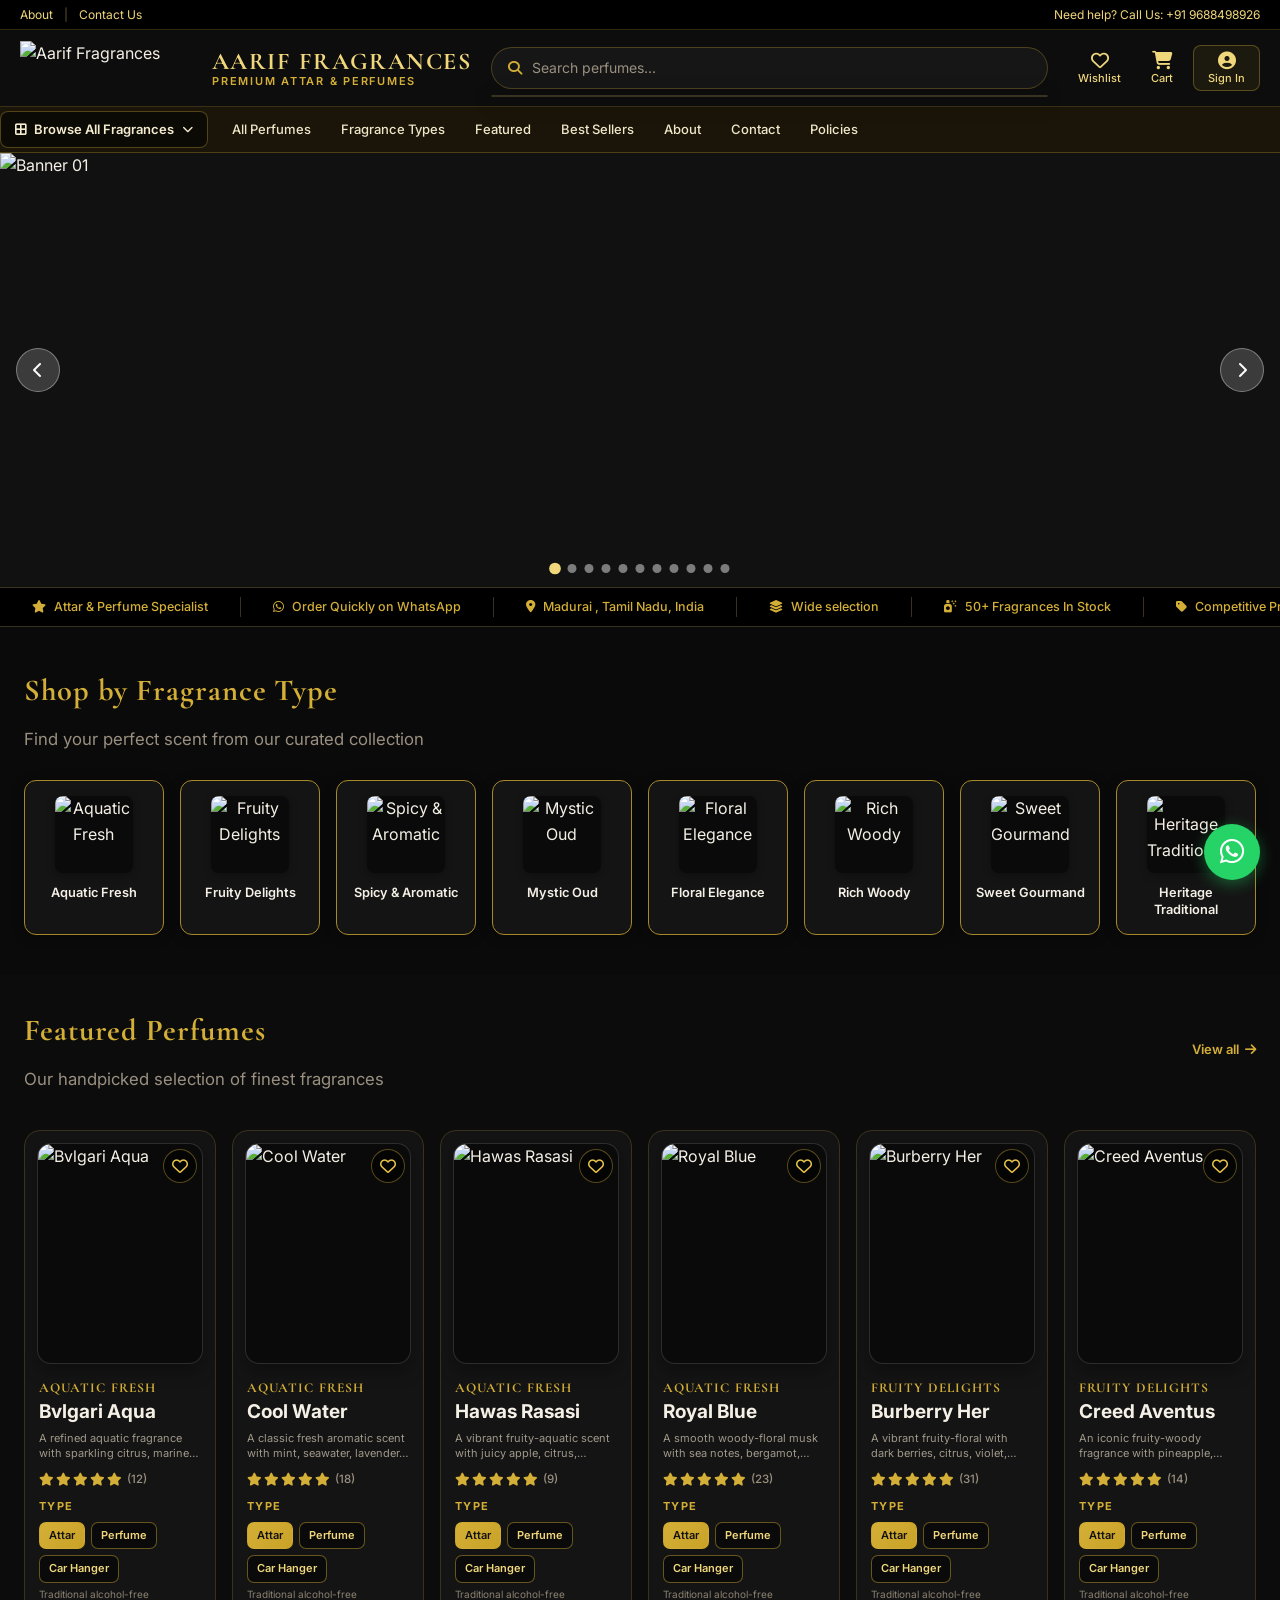
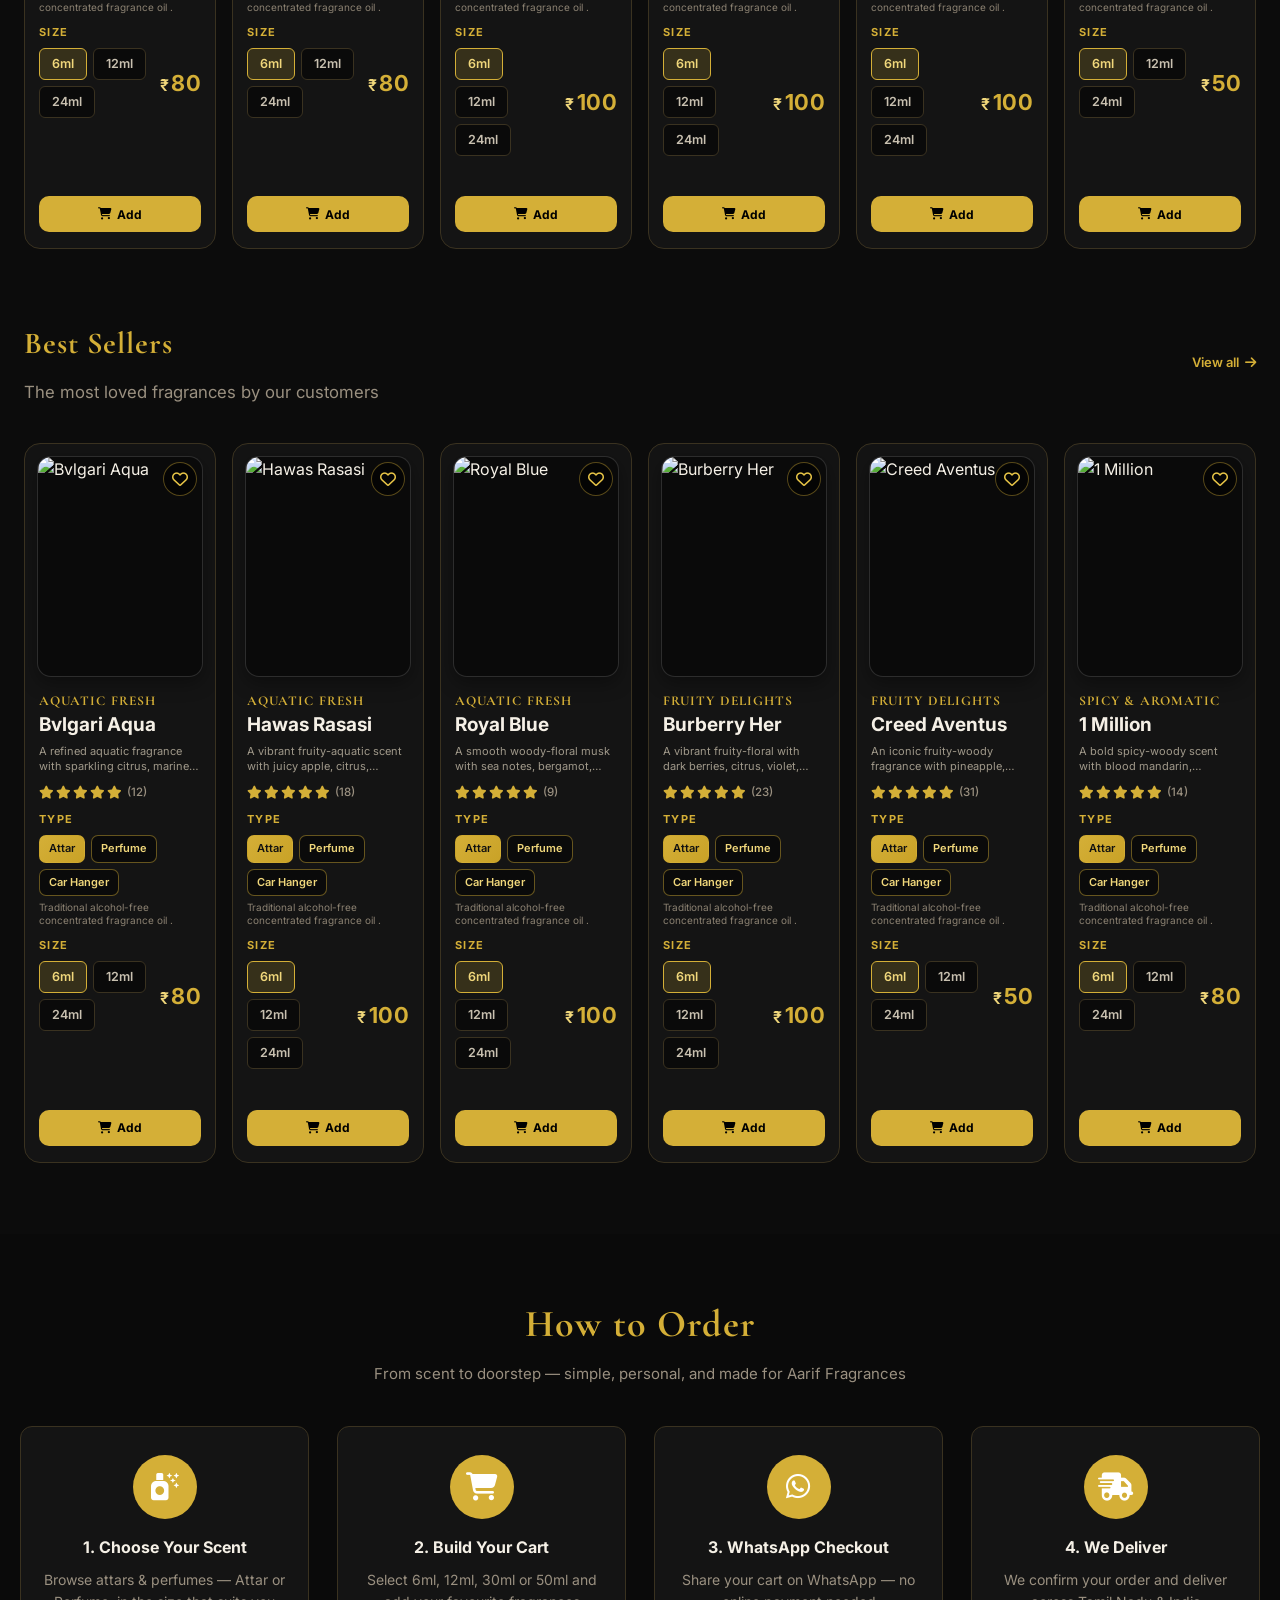
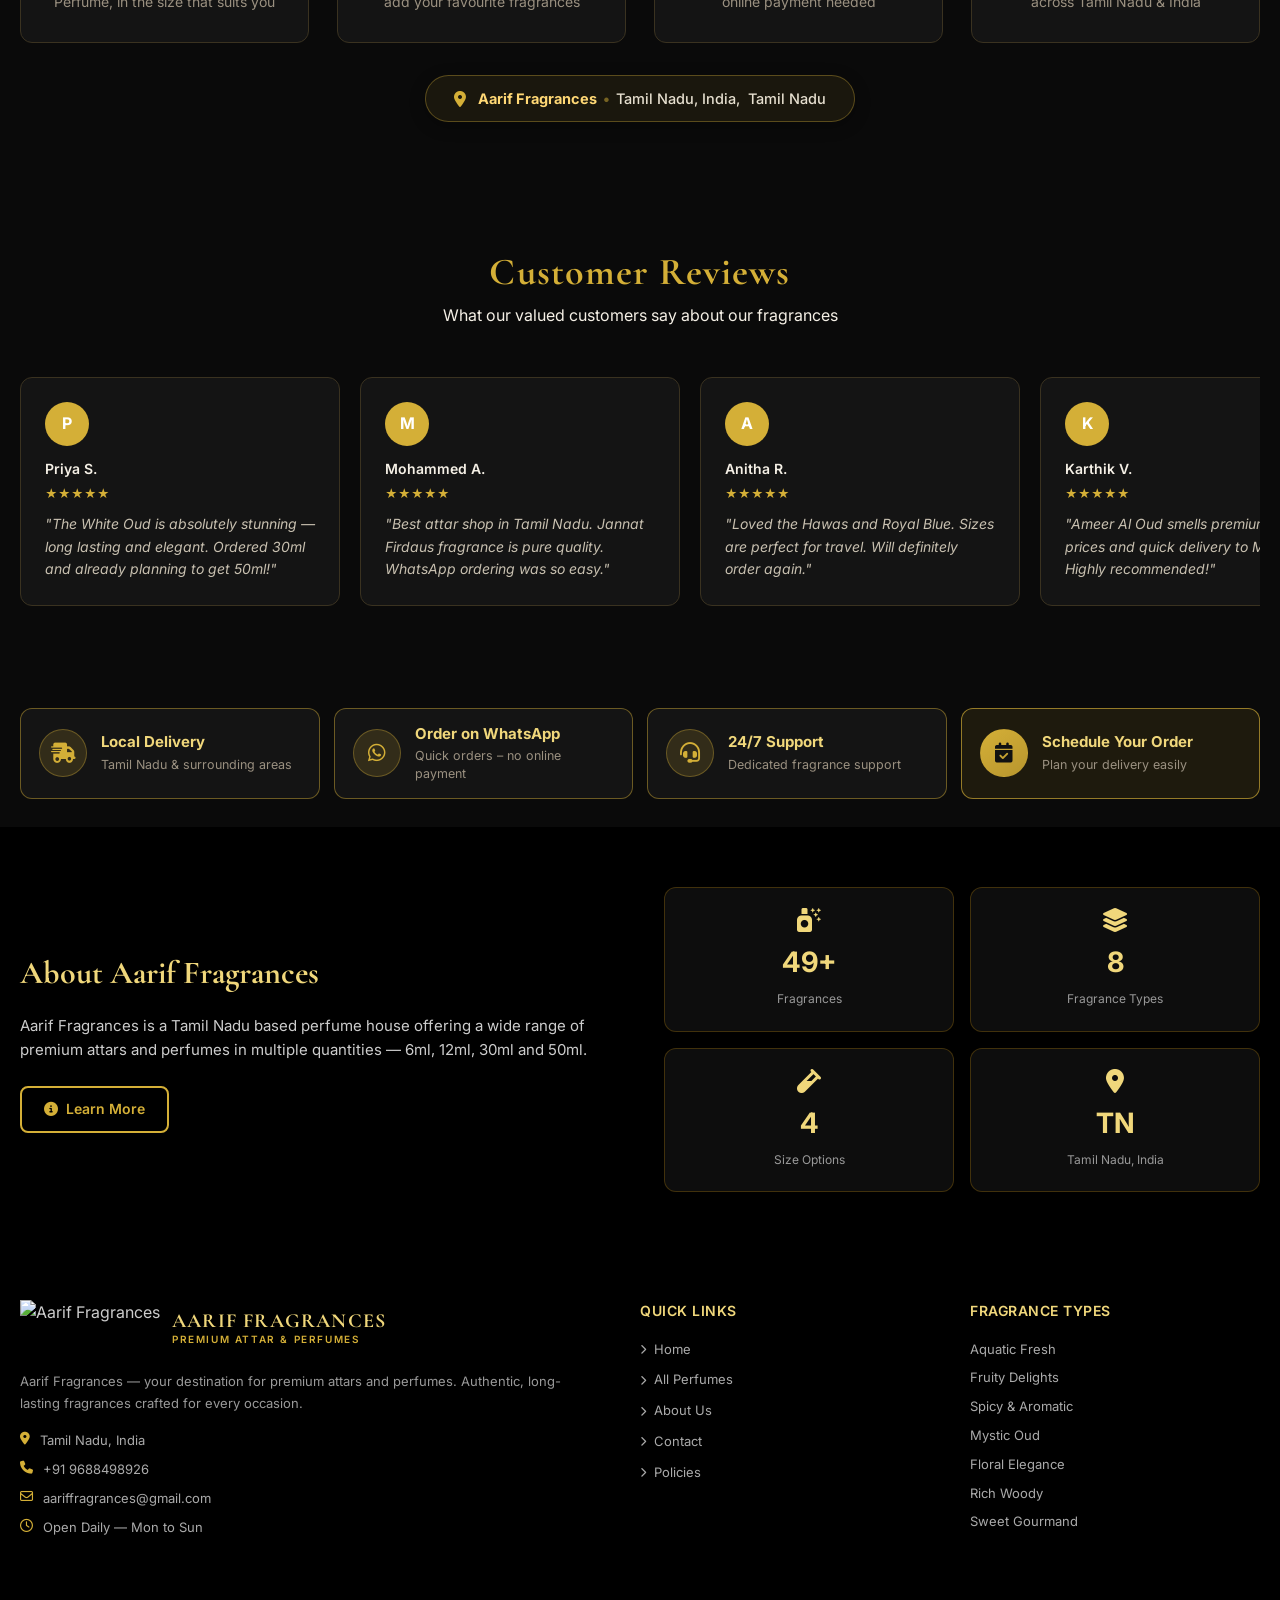
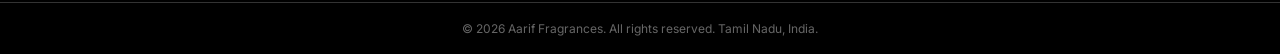
==== frontend/index.html @ 419a531c "seo: optimize canonicals, JSON-LD brand schema, sitemap, and robots for aariffragnances.vercel.app" ====
<!DOCTYPE html>
<html lang="en">
<head>
    <meta charset="UTF-8">
    <meta name="viewport" content="width=device-width, initial-scale=1.0">
    <title>Aarif Fragrances | Premium Attar &amp; Perfumes Online Store</title>
    <meta name="description" content="Official store of Aarif Fragrances (Aarif Fragnances). Shop luxury handcrafted attars and long-lasting perfumes from Tamil Nadu, India. 100% authentic Oud, Floral, Amber &amp; Fresh scents.">
    <meta name="keywords" content="aarif fragrances, aarif fragnance, aarif fragnances, aarif fragrance, aarif perfumes, aarif attar, premium attar tamil nadu, buy attar online india">
    <link rel="canonical" href="https://aariffragnances.vercel.app/">
    <meta name="robots" content="index, follow, max-image-preview:large, max-snippet:-1, max-video-preview:-1">
    
    <!-- Open Graph / Facebook -->
    <meta property="og:type" content="website">
    <meta property="og:site_name" content="Aarif Fragrances">
    <meta property="og:url" content="https://aariffragnances.vercel.app/">
    <meta property="og:title" content="Aarif Fragrances | Premium Attar &amp; Perfumes Online Store">
    <meta property="og:description" content="Official store of Aarif Fragrances (Aarif Fragnances). Shop handcrafted attars and long-lasting perfumes from Tamil Nadu. Fast delivery across India.">
    <meta property="og:image" content="https://res.cloudinary.com/h7kuxzes/image/upload/v1790527577/aarif-fragrances/brand/aarif-logo.png">

    <!-- Twitter -->
    <meta name="twitter:card" content="summary_large_image">
    <meta name="twitter:url" content="https://aariffragnances.vercel.app/">
    <meta name="twitter:title" content="Aarif Fragrances | Premium Attar &amp; Perfumes">
    <meta name="twitter:description" content="Official store of Aarif Fragrances (Aarif Fragnances). Handcrafted attars and luxury perfumes from Tamil Nadu.">
    <meta name="twitter:image" content="https://res.cloudinary.com/h7kuxzes/image/upload/v1790527577/aarif-fragrances/brand/aarif-logo.png">

    <!-- JSON-LD Structured Data for Google Knowledge Graph & Brand Authority -->
    <script type="application/ld+json">
    {
      "@context": "https://schema.org",
      "@graph": [
        {
          "@type": "Organization",
          "@id": "https://aariffragnances.vercel.app/#organization",
          "name": "Aarif Fragrances",
          "alternateName": [
            "Aarif Fragnances",
            "Aarif Fragrance",
            "Aarif Perfumes",
            "Aarif Attars",
            "Aarif Fragrances Tamil Nadu"
          ],
          "url": "https://aariffragnances.vercel.app/",
          "logo": "https://res.cloudinary.com/h7kuxzes/image/upload/v1790527577/aarif-fragrances/brand/aarif-logo.png",
          "contactPoint": {
            "@type": "ContactPoint",
            "telephone": "+91-9688498926",
            "contactType": "Customer Service",
            "areaServed": "IN",
            "availableLanguage": ["English", "Tamil", "Hindi"]
          }
        },
        {
          "@type": "WebSite",
          "@id": "https://aariffragnances.vercel.app/#website",
          "url": "https://aariffragnances.vercel.app/",
          "name": "Aarif Fragrances",
          "alternateName": "Aarif Fragnances",
          "publisher": { "@id": "https://aariffragnances.vercel.app/#organization" },
          "potentialAction": {
            "@type": "SearchAction",
            "target": "https://aariffragnances.vercel.app/products.html?search={search_term_string}",
            "query-input": "required name=search_term_string"
          }
        },
        {
          "@type": "Store",
          "@id": "https://aariffragnances.vercel.app/#store",
          "name": "Aarif Fragrances",
          "alternateName": ["Aarif Fragnances", "Aarif Perfumes"],
          "url": "https://aariffragnances.vercel.app/",
          "image": "https://res.cloudinary.com/h7kuxzes/image/upload/v1790527577/aarif-fragrances/brand/aarif-logo.png",
          "telephone": "+91-9688498926",
          "priceRange": "₹120 - ₹1200",
          "address": {
            "@type": "PostalAddress",
            "addressRegion": "Tamil Nadu",
            "addressCountry": "IN"
          }
        }
      ]
    }
    </script>
    <link rel="preconnect" href="https://fonts.googleapis.com">
    <link rel="preconnect" href="https://fonts.gstatic.com" crossorigin>
    <link href="https://fonts.googleapis.com/css2?family=Cormorant+Garamond:wght@400;600;700&family=Inter:wght@400;500;600;700&display=swap" rel="stylesheet">
    <link rel="stylesheet" href="https://cdnjs.cloudflare.com/ajax/libs/font-awesome/6.5.0/css/all.min.css">
    <link rel="stylesheet" href="css/main.css?v=114">
    <link rel="icon" href="https://res.cloudinary.com/h7kuxzes/image/upload/v1790527577/aarif-fragrances/brand/aarif-logo.png" type="image/png">
    <meta name="theme-color" content="#14171c">
    <link rel="manifest" href="/manifest.json">
    <script>(function(){try{if('scrollRestoration'in history)history.scrollRestoration='manual';}catch(e){}})();</script>
    <script>
      function openMobileDrawer(){var d=document.getElementById('mobile-drawer'),o=document.getElementById('drawer-overlay'),b=document.getElementById('mobile-menu-toggle');if(d)d.classList.add('open');if(o)o.classList.add('open');document.documentElement.classList.add('drawer-is-open');document.body.classList.add('drawer-is-open');document.documentElement.style.overflow='hidden';document.body.style.overflow='hidden';if(b)b.setAttribute('aria-expanded','true');}
      function closeMobileDrawer(){var d=document.getElementById('mobile-drawer'),o=document.getElementById('drawer-overlay'),b=document.getElementById('mobile-menu-toggle');if(d)d.classList.remove('open');if(o)o.classList.remove('open');document.documentElement.classList.remove('drawer-is-open');document.body.classList.remove('drawer-is-open');document.documentElement.style.overflow='';document.body.style.overflow='';if(b)b.setAttribute('aria-expanded','false');}
      function toggleDrawerCat(e){if(e){e.preventDefault();e.stopPropagation();}var p=document.getElementById('drawer-cat-panel'),t=document.getElementById('drawer-cat-trigger');if(p&&t){var o=p.classList.toggle('is-open');t.classList.toggle('is-open',o);t.setAttribute('aria-expanded',o?'true':'false');}}
    </script>
</head>
<body data-page="home">

    <!-- TOP BAR -->
  <div class="topbar">
    <div class="container topbar-inner">
      <div class="topbar-left">
        <a href="about.html">About</a>
        <span class="topbar-sep">|</span>
        <a href="contact.html">Contact Us</a>
      </div>
      <div class="topbar-right">
        <span>Need help? Call Us: <a href="tel:+919688498926" class="site-store-phone">+91 9688498926</a></span>
      </div>
    </div>
  </div>

  <div class="header-stack" id="header-stack">
    <header id="site-header" class="site-header">
      <div class="header-inner container">
        <a href="index.html" class="logo" aria-label="Aarif Fragrances home">
          <img src="https://res.cloudinary.com/h7kuxzes/image/upload/v1790527577/aarif-fragrances/brand/aarif-logo.png" alt="Aarif Fragrances" class="logo-img" width="220" height="52">
          <span class="logo-brand-text"><span class="logo-brand-name">AARIF</span><span class="logo-brand-tag">Fragrances</span></span>
        </a>
        <div class="header-search-wrapper">
          <div class="header-search">
            <i class="fa-solid fa-magnifying-glass search-icon"></i>
            <input type="search" id="header-search" placeholder="Search perfumes..." aria-label="Search perfumes" autocomplete="off">
            <button type="button" id="search-clear" class="search-clear" aria-label="Clear search"><i class="fa-solid fa-xmark"></i></button>
          </div>
          <div id="search-dropdown" class="search-dropdown" aria-hidden="true"></div>
        </div>
        <div class="header-actions">
          <a href="wishlist.html" class="header-action" id="header-wishlist" title="Wishlist">
            <i class="fa-regular fa-heart"></i>
            <span class="header-action-label">Wishlist</span>
            <span class="header-action-badge" id="wishlist-count">0</span>
          </a>
          <a href="basket.html" class="header-action" id="header-basket" title="My Cart">
            <i class="fa-solid fa-cart-shopping"></i>
            <span class="header-action-label">Cart</span>
            <span class="header-action-badge" id="basket-count">0</span>
          </a>
          <button type="button" id="mobile-menu-toggle" class="mobile-menu-toggle" onclick="openMobileDrawer()" aria-label="Open menu" aria-expanded="false">
            <i class="fa-solid fa-bars"></i>
          </button>
        </div>
      </div>
    </header>
    <div class="browse-bar">
      <div class="container browse-bar-inner">
        <div class="browse-cat-wrap" id="subnav-types-wrap">
          <button type="button" class="browse-cat-btn" id="subnav-types-btn" aria-expanded="false" aria-haspopup="true">
            <i class="fa-solid fa-border-all"></i> Browse All Fragrances
            <i class="fa-solid fa-chevron-down sub-nav-chevron"></i>
          </button>
          <div class="sub-nav-dropdown" id="subnav-types-dropdown" role="menu"></div>
        </div>
        <nav class="browse-nav-links" aria-label="Main navigation">
          <a href="products.html" class="browse-nav-link">All Perfumes</a>
          <a href="index.html#fragrance-types" class="browse-nav-link browse-nav-link--section">Fragrance Types</a>
          <a href="products.html?collection=featured" class="browse-nav-link">Featured</a>
          <a href="products.html?collection=bestsellers" class="browse-nav-link">Best Sellers</a>
          <a href="about.html" class="browse-nav-link">About</a>
          <a href="contact.html" class="browse-nav-link">Contact</a>
          <a href="policies.html" class="browse-nav-link">Policies</a>
        </nav>
      </div>
    </div>
  </div>

  <div id="drawer-overlay" class="drawer-overlay" onclick="closeMobileDrawer()"></div>
  <aside id="mobile-drawer" class="mobile-drawer" aria-label="Mobile navigation">
    <div class="drawer-header">
      <a href="index.html" class="drawer-brand" aria-label="Aarif Fragrances home">
        <img src="https://res.cloudinary.com/h7kuxzes/image/upload/v1790527578/aarif-fragrances/brand/aarif-logo-full.png" alt="Aarif Fragrances" class="logo-img logo-img--drawer">
        <span class="logo-brand-text"><span class="logo-brand-name">AARIF</span><span class="logo-brand-tag">Fragrances</span></span>
      </a>
      <button type="button" id="drawer-close" class="drawer-close" onclick="closeMobileDrawer()" aria-label="Close menu"><i class="fa-solid fa-xmark"></i></button>
    </div>
    <nav class="drawer-nav">
      <a href="index.html" class="drawer-link active">
        <i class="fa-solid fa-house"></i> Home
      </a>
      <a href="products.html" class="drawer-link">
        <i class="fa-solid fa-spray-can-sparkles"></i> All Perfumes
      </a>

      <!-- Category accordion -->
      <div class="drawer-accordion">
        <button type="button" class="drawer-acc-trigger is-open" id="drawer-cat-trigger" onclick="toggleDrawerCat(event)" aria-expanded="true">
          <span class="drawer-acc-label">
            <span class="drawer-acc-dot" aria-hidden="true"></span>
            Category
          </span>
          <i class="fa-solid fa-chevron-down drawer-acc-chevron"></i>
        </button>
        <div class="drawer-acc-panel is-open" id="drawer-cat-panel">
          <a href="products.html?type=FT001" class="drawer-cat-item">
            <span class="drawer-cat-item-left"><i class="fa-solid fa-wind drawer-cat-icon"></i><span class="drawer-cat-name">Aquatic Fresh</span></span>
            <span class="drawer-cat-count">7</span>
          </a>
          <a href="products.html?type=FT002" class="drawer-cat-item">
            <span class="drawer-cat-item-left"><i class="fa-solid fa-apple-whole drawer-cat-icon"></i><span class="drawer-cat-name">Fruity Delights</span></span>
            <span class="drawer-cat-count">9</span>
          </a>
          <a href="products.html?type=FT003" class="drawer-cat-item">
            <span class="drawer-cat-item-left"><i class="fa-solid fa-fire drawer-cat-icon"></i><span class="drawer-cat-name">Spicy &amp; Aromatic</span></span>
            <span class="drawer-cat-count">9</span>
          </a>
          <a href="products.html?type=FT004" class="drawer-cat-item">
            <span class="drawer-cat-item-left"><i class="fa-solid fa-gem drawer-cat-icon"></i><span class="drawer-cat-name">Mystic Oud</span></span>
            <span class="drawer-cat-count">7</span>
          </a>
          <a href="products.html?type=FT005" class="drawer-cat-item">
            <span class="drawer-cat-item-left"><i class="fa-solid fa-spa drawer-cat-icon"></i><span class="drawer-cat-name">Floral Elegance</span></span>
            <span class="drawer-cat-count">6</span>
          </a>
          <a href="products.html?type=FT006" class="drawer-cat-item">
            <span class="drawer-cat-item-left"><i class="fa-solid fa-tree drawer-cat-icon"></i><span class="drawer-cat-name">Rich Woody</span></span>
            <span class="drawer-cat-count">4</span>
          </a>
          <a href="products.html?type=FT007" class="drawer-cat-item">
            <span class="drawer-cat-item-left"><i class="fa-solid fa-cookie-bite drawer-cat-icon"></i><span class="drawer-cat-name">Sweet Gourmand</span></span>
            <span class="drawer-cat-count">5</span>
          </a>
          <a href="products.html?type=FT008" class="drawer-cat-item">
            <span class="drawer-cat-item-left"><i class="fa-solid fa-scroll drawer-cat-icon"></i><span class="drawer-cat-name">Heritage Traditional</span></span>
            <span class="drawer-cat-count">3</span>
          </a>
        </div>
      </div>

      <a href="products.html?collection=featured" class="drawer-link drawer-link--bullet">
        <span class="drawer-acc-dot" aria-hidden="true"></span> Featured products
      </a>
      <a href="products.html?collection=bestsellers" class="drawer-link drawer-link--bullet">
        <span class="drawer-acc-dot" aria-hidden="true"></span> Best Sellers
      </a>
      <a href="about.html" class="drawer-link">
        <i class="fa-solid fa-circle-info"></i> About
      </a>
      <a href="policies.html" class="drawer-link">
        <i class="fa-solid fa-file-lines"></i> Policies
      </a>
      <a href="contact.html" class="drawer-link">
        <i class="fa-solid fa-envelope"></i> Contact
      </a>
      <a href="https://wa.me/919688498926" target="_blank" rel="noopener" class="drawer-link site-whatsapp-link">
        <i class="fa-brands fa-whatsapp"></i> WhatsApp Order
      </a>
    </nav>
  </aside>



    <main>
        <!-- HERO CAROUSEL  (1776 Ã— 602 px images) -->
        <section class="hero-section" aria-label="Hero banner">
            <div class="hero-banner-wrap">
                <div class="hero-slider" id="hero-slider">

                    <div class="hero-slide hero-slide--image active" data-slide="0">
                        <img src="https://res.cloudinary.com/h7kuxzes/image/upload/v1790527547/aarif-fragrances/banners/banner-01.png" alt="Aarif Fragrances" class="hero-slide-img" width="1776" height="602" loading="eager" decoding="async">
                        <a href="products.html" class="hero-slide-link" aria-label="Shop now"></a>
                    </div>
                    <div class="hero-slide hero-slide--image" data-slide="1">
                        <img src="https://res.cloudinary.com/h7kuxzes/image/upload/v1790527548/aarif-fragrances/banners/banner-02.png" alt="Aarif Fragrances" class="hero-slide-img" width="1776" height="602" loading="lazy" decoding="async">
                        <a href="products.html" class="hero-slide-link" aria-label="Shop now"></a>
                    </div>
                    <div class="hero-slide hero-slide--image" data-slide="2">
                        <img src="https://res.cloudinary.com/h7kuxzes/image/upload/v1790527550/aarif-fragrances/banners/banner-03.png" alt="Aarif Fragrances" class="hero-slide-img" width="1776" height="602" loading="lazy" decoding="async">
                        <a href="products.html" class="hero-slide-link" aria-label="Shop now"></a>
                    </div>
                    <div class="hero-slide hero-slide--image" data-slide="3">
                        <img src="https://res.cloudinary.com/h7kuxzes/image/upload/v1790527551/aarif-fragrances/banners/banner-04.png" alt="Aarif Fragrances" class="hero-slide-img" width="1776" height="602" loading="lazy" decoding="async">
                        <a href="products.html" class="hero-slide-link" aria-label="Shop now"></a>
                    </div>
                    <div class="hero-slide hero-slide--image" data-slide="4">
                        <img src="https://res.cloudinary.com/h7kuxzes/image/upload/v1790527552/aarif-fragrances/banners/banner-05.png" alt="Aarif Fragrances" class="hero-slide-img" width="1776" height="602" loading="lazy" decoding="async">
                        <a href="products.html" class="hero-slide-link" aria-label="Shop now"></a>
                    </div>
                    <div class="hero-slide hero-slide--image" data-slide="5">
                        <img src="https://res.cloudinary.com/h7kuxzes/image/upload/v1790527558/aarif-fragrances/banners/banner-spicy-aromatic.png" alt="Spicy and Aromatic" class="hero-slide-img" width="1776" height="602" loading="lazy" decoding="async">
                        <a href="products.html?type=FT003" class="hero-slide-link" aria-label="Shop Spicy and Aromatic"></a>
                    </div>
                    <div class="hero-slide hero-slide--image" data-slide="6">
                        <img src="https://res.cloudinary.com/h7kuxzes/image/upload/v1790527555/aarif-fragrances/banners/banner-aquatic-fresh.png" alt="Aquatic Fresh" class="hero-slide-img" width="1776" height="602" loading="lazy" decoding="async">
                        <a href="products.html?type=FT001" class="hero-slide-link" aria-label="Shop Aquatic Fresh"></a>
                    </div>
                    <div class="hero-slide hero-slide--image" data-slide="7">
                        <img src="https://res.cloudinary.com/h7kuxzes/image/upload/v1790527556/aarif-fragrances/banners/banner-fruity-delights.png" alt="Fruity Delights" class="hero-slide-img" width="1776" height="602" loading="lazy" decoding="async">
                        <a href="products.html?type=FT002" class="hero-slide-link" aria-label="Shop Fruity Delights"></a>
                    </div>

                    <!-- Controls -->
                    <button type="button" class="hero-slider-btn hero-prev" id="hero-slider-prev" aria-label="Previous slide">
                        <i class="fa-solid fa-chevron-left"></i>
                    </button>
                    <button type="button" class="hero-slider-btn hero-next" id="hero-slider-next" aria-label="Next slide">
                        <i class="fa-solid fa-chevron-right"></i>
                    </button>
                    <div class="hero-slider-dots" id="hero-slider-dots" role="tablist" aria-label="Slide navigation"></div>
                </div>
            </div>

            <!-- Scrolling promo ticker (doubled for seamless loop) -->
            <div class="promo-strip" aria-hidden="true">
                <div class="promo-strip-inner">
                    <span class="promo-strip-item"><i class="fa-solid fa-star"></i> Attar &amp; Perfume Specialist</span>
                    <span class="promo-strip-item"><i class="fa-brands fa-whatsapp"></i> Order Quickly on WhatsApp</span>
                    <span class="promo-strip-item"><i class="fa-solid fa-location-dot"></i> Madurai , Tamil Nadu, India</span>
                    <span class="promo-strip-item"><i class="fa-solid fa-layer-group"></i> Wide selection</span>
                    <span class="promo-strip-item"><i class="fa-solid fa-spray-can-sparkles"></i> 50+ Fragrances In Stock</span>
                    <span class="promo-strip-item"><i class="fa-solid fa-tag"></i> Competitive Prices</span>
                    <!-- duplicate for seamless loop -->
                    <span class="promo-strip-item"><i class="fa-solid fa-star"></i> Attar &amp; Perfume Specialist</span>
                    <span class="promo-strip-item"><i class="fa-brands fa-whatsapp"></i> Order Quickly on WhatsApp</span>
                    <span class="promo-strip-item"><i class="fa-solid fa-location-dot"></i> Madurai , Tamil Nadu, India</span>
                    <span class="promo-strip-item"><i class="fa-solid fa-layer-group"></i> Wide selection</span>
                    <span class="promo-strip-item"><i class="fa-solid fa-spray-can-sparkles"></i> 50+ Fragrances In Stock</span>
                    <span class="promo-strip-item"><i class="fa-solid fa-tag"></i> Competitive Prices</span>
                </div>
            </div>
        </section>

        <!-- SHOP BY FRAGRANCE TYPE - top-category cards -->
        <section id="fragrance-types" class="section top-categories-section home-scroll-target">
            <div class="container container--top-cat">
                <div class="top-cat-header fade-in-section">
                    <div class="top-cat-header-text">
                        <h2>Shop by Fragrance Type</h2>
                        <p class="section-subtitle">Find your perfect scent from our curated collection</p>
                    </div>
                    <div class="top-cat-nav-btns">
                        <button type="button" class="top-cat-nav-btn" id="top-cat-prev" aria-label="Scroll fragrance types left">
                            <i class="fa-solid fa-chevron-left" aria-hidden="true"></i>
                        </button>
                        <button type="button" class="top-cat-nav-btn" id="top-cat-next" aria-label="Scroll fragrance types right">
                            <i class="fa-solid fa-chevron-right" aria-hidden="true"></i>
                        </button>
                    </div>
                </div>
                <div class="top-cat-carousel-wrap fade-in-section">
                    <div class="top-cat-carousel" id="types-carousel"></div>
                </div>
            </div>
        </section>

        <!-- FEATURED PERFUMES - horizontal scroll strip -->
        <section id="featured" class="section featured-products-section home-scroll-target">
            <div class="container container--top-cat">
                <div class="top-cat-header fade-in-section">
                    <div class="top-cat-header-text">
                        <h2 class="site-container-featured-title">Featured Perfumes</h2>
                        <p class="section-subtitle site-container-featured-subtitle">Our handpicked selection of finest fragrances</p>
                    </div>
                    <a href="products.html?collection=featured" class="section-view-all">View all <i class="fa-solid fa-arrow-right"></i></a>
                </div>
                <div class="fp-grid fade-in-section" id="featured-grid"></div>
            </div>
        </section>

        <!-- BEST SELLERS - horizontal scroll strip -->
        <section id="best-sellers" class="section featured-products-section featured-products-section--follow home-scroll-target">
            <div class="container container--top-cat">
                <div class="top-cat-header fade-in-section">
                    <div class="top-cat-header-text">
                        <h2 class="site-container-bestsellers-title">Best Sellers</h2>
                        <p class="section-subtitle site-container-bestsellers-subtitle">The most loved fragrances by our customers</p>
                    </div>
                    <a href="products.html?collection=bestsellers" class="section-view-all">View all <i class="fa-solid fa-arrow-right"></i></a>
                </div>
                <div class="fp-grid fade-in-section" id="best-sellers-grid"></div>
            </div>
        </section>

        <!-- HOW TO ORDER -->
        <section class="section how-to-order-section">
            <div class="container">
                <div class="section-header fade-in-section">
                    <h2 class="site-order-section-title">How to Order</h2>
                    <p class="section-subtitle site-order-section-subtitle">From scent to doorstep &mdash; simple, personal, and made for Aarif Fragrances</p>
                </div>
                <div class="order-steps fade-in-section">
                    <div class="order-step">
                        <div class="order-step-icon"><i class="fa-solid fa-spray-can-sparkles"></i></div>
                        <h3 class="site-order-step-1-title">1. Choose Your Scent</h3>
                        <p class="site-order-step-1-subtitle">Browse attars &amp; perfumes &mdash; Attar or Perfume, in the size that suits you</p>
                    </div>
                    <div class="order-step">
                        <div class="order-step-icon"><i class="fa-solid fa-cart-shopping"></i></div>
                        <h3 class="site-order-step-2-title">2. Build Your Cart</h3>
                        <p class="site-order-step-2-subtitle">Select 6ml, 12ml, 30ml or 50ml and add your favourite fragrances</p>
                    </div>
                    <div class="order-step">
                        <div class="order-step-icon"><i class="fa-brands fa-whatsapp"></i></div>
                        <h3 class="site-order-step-3-title">3. WhatsApp Checkout</h3>
                        <p class="site-order-step-3-subtitle">Share your cart on WhatsApp &mdash; no online payment needed</p>
                    </div>
                    <div class="order-step">
                        <div class="order-step-icon"><i class="fa-solid fa-truck-fast"></i></div>
                        <h3 class="site-order-step-4-title">4. We Deliver</h3>
                        <p class="site-order-step-4-subtitle">We confirm your order and deliver across Tamil Nadu &amp; India</p>
                    </div>
                </div>
                <div class="order-address-bar fade-in-section">
                    <div class="order-store-address" id="order-store-address">
                        <i class="fa-solid fa-location-dot order-store-pin"></i>
                        <div class="order-store-address-text">
                            <span class="order-store-name site-store-name">Aarif Fragrances</span>
                            <span class="order-store-line1 site-address-line1">Main Road, Opp. Commando Fitness Center</span>
                            <span class="order-store-line2 site-address-line2">Uthangudi, Madurai, Tamil Nadu – 625107</span>
                        </div>
                    </div>
                </div>
            </div>
        </section>

        <!-- TESTIMONIALS -->
        <section class="section testimonials-section">
            <div class="container">
                <div class="section-header fade-in-section">
                    <h2>Customer Reviews</h2>
                    <p>What our valued customers say about our fragrances</p>
                </div>
                <div class="testimonials-carousel fade-in-section" id="testimonials-carousel"></div>
            </div>
        </section>

        <!-- SERVICE FEATURES -->
        <section class="section service-section">
            <div class="container">
                <div class="service-features fade-in-section">
                    <article class="service-card">
                        <div class="service-card-icon" aria-hidden="true"><i class="fa-solid fa-truck-fast"></i></div>
                        <div class="service-card-text">
                            <h3>Local Delivery</h3>
                            <p>Tamil Nadu &amp; surrounding areas</p>
                        </div>
                    </article>
                    <article class="service-card">
                        <div class="service-card-icon" aria-hidden="true"><i class="fa-brands fa-whatsapp"></i></div>
                        <div class="service-card-text">
                            <h3>Order on WhatsApp</h3>
                            <p>Quick orders &ndash; no online payment</p>
                        </div>
                    </article>
                    <article class="service-card">
                        <div class="service-card-icon" aria-hidden="true"><i class="fa-solid fa-headset"></i></div>
                        <div class="service-card-text">
                            <h3>24/7 Support</h3>
                            <p>Dedicated fragrance support</p>
                        </div>
                    </article>
                    <article class="service-card service-card--accent">
                        <div class="service-card-icon" aria-hidden="true"><i class="fa-solid fa-calendar-check"></i></div>
                        <div class="service-card-text">
                            <h3>Schedule Your Order</h3>
                            <p>Plan your delivery easily</p>
                        </div>
                    </article>
                </div>
            </div>
        </section>

        <!-- ABOUT TEASER -->
        <section class="section section-dark">
            <div class="container about-teaser-grid">
                <div class="about-teaser-text fade-in-section">
                    <h2>About Aarif Fragrances</h2>
                    <div id="site-home-about-teaser">
                        <p>Aarif Fragrances is a premium attar and perfume house based in Tamil Nadu, India. We offer an extensive collection of authentic fragrances for every personality and occasion.</p>
                        <p>From traditional attars to modern perfumes &mdash; available in convenient sizes to suit your needs.</p>
                    </div>
                    <a href="about.html" class="btn btn-outline" style="margin-top:12px"><i class="fa-solid fa-circle-info"></i> Learn More</a>
                </div>
                <div class="about-teaser-stats fade-in-section">
                    <div class="stat-box">
                        <i class="fa-solid fa-spray-can-sparkles"></i>
                        <span class="stat-value" id="teaser-stat-1-val">49+</span>
                        <span class="stat-label" id="teaser-stat-1-lbl">Fragrances</span>
                    </div>
                    <div class="stat-box">
                        <i class="fa-solid fa-layer-group"></i>
                        <span class="stat-value" id="teaser-stat-2-val">8</span>
                        <span class="stat-label" id="teaser-stat-2-lbl">Fragrance Types</span>
                    </div>
                    <div class="stat-box">
                        <i class="fa-solid fa-vial"></i>
                        <span class="stat-value" id="teaser-stat-3-val">4</span>
                        <span class="stat-label" id="teaser-stat-3-lbl">Size Options</span>
                    </div>
                    <div class="stat-box">
                        <i class="fa-solid fa-location-dot"></i>
                        <span class="stat-value" id="teaser-stat-4-val">TN</span>
                        <span class="stat-label" id="teaser-stat-4-lbl">Tamil Nadu, India</span>
                    </div>
                </div>
            </div>
        </section>
    </main>

    <!-- FOOTER -->
    <footer class="site-footer">
        <div class="footer-top">
            <div class="container">
                <div class="footer-grid">
                    <div class="footer-brand-col">
                        <div class="footer-logo">
                            <img src="https://res.cloudinary.com/h7kuxzes/image/upload/v1790527577/aarif-fragrances/brand/aarif-logo.png" alt="Aarif Fragrances" class="logo-img logo-img--footer">
                            <span class="logo-brand-text"><span class="logo-brand-name">AARIF</span><span class="logo-brand-tag">Fragrances</span></span>
                        </div>
                        <p class="footer-desc site-footer-desc">Aarif Fragrances &mdash; your destination for premium attars and perfumes from Tamil Nadu, India.</p>
                        <div class="footer-contact-items">
                            <div class="footer-contact-item"><i class="fa-solid fa-location-dot"></i><span class="site-footer-address">Tamil Nadu, India</span></div>
                            <div class="footer-contact-item"><i class="fa-solid fa-phone"></i><span><a href="tel:+919688498926" style="color:inherit" class="site-store-phone">+91 9688498926</a></span></div>
                            <div class="footer-contact-item"><i class="fa-regular fa-envelope"></i><span><a href="mailto:aariffragrances@gmail.com" style="color:inherit" class="site-contact-email">aariffragrances@gmail.com</a></span></div>
                            <div class="footer-contact-item site-opening-hours-item"><i class="fa-regular fa-clock"></i><span class="site-opening-hours">Open Daily — Mon to Sun</span></div>
                        </div>
                        <div class="footer-social-links">
                            <a href="#" target="_blank" rel="noopener" class="site-social-fb footer-social-btn" aria-label="Facebook" style="display:none;"><i class="fa-brands fa-facebook-f"></i></a>
                            <a href="#" target="_blank" rel="noopener" class="site-social-ig footer-social-btn" aria-label="Instagram" style="display:none;"><i class="fa-brands fa-instagram"></i></a>
                        </div>
                    </div>
                    <div class="footer-col">
                        <h4>Quick Links</h4>
                        <div class="footer-links">
                            <a href="index.html"><i class="fa-solid fa-chevron-right"></i> Home</a>
                            <a href="products.html"><i class="fa-solid fa-chevron-right"></i> All Perfumes</a>
                            <a href="about.html"><i class="fa-solid fa-chevron-right"></i> About Us</a>
                            <a href="contact.html"><i class="fa-solid fa-chevron-right"></i> Contact</a>
      <a href="policies.html"><i class="fa-solid fa-chevron-right"></i> Policies</a>
                        </div>
                    </div>
                    <div class="footer-col">
                        <h4>Fragrance Types</h4>
                        <div id="footer-types-list" class="footer-types-list"></div>
                    </div>
                </div>
            </div>
        </div>
        <div class="footer-bottom">
            <div class="container">
                <p>&copy; 2026 Aarif Fragrances. All rights reserved. Tamil Nadu, India.</p>
            </div>
        </div>
    </footer>

    <button type="button" id="back-to-top" class="back-to-top" aria-label="Back to top">
        <i class="fa-solid fa-chevron-up"></i>
    </button>

    <!-- PRODUCT MODAL -->
    <div id="product-modal-overlay" class="modal-overlay">
        <div id="product-modal" class="product-modal" role="dialog" aria-modal="true"></div>
    </div>

    <!-- CONFIRM DIALOG -->
    <div id="confirm-modal-overlay" class="modal-overlay" aria-hidden="true">
        <div class="confirm-dialog" role="dialog" aria-modal="true">
            <h3 id="confirm-dialog-title"></h3>
            <p id="confirm-dialog-message"></p>
            <div class="confirm-dialog-btns">
                <button type="button" id="confirm-dialog-cancel" class="btn btn-outline">Cancel</button>
                <button type="button" id="confirm-dialog-ok" class="btn btn-primary">Confirm</button>
            </div>
            <button type="button" id="confirm-dialog-close" class="modal-close" aria-label="Close">&times;</button>
        </div>
    </div>

    <!-- WHATSAPP FAB -->
    <a href="https://wa.me/919688498926" class="whatsapp-fab site-whatsapp-link" target="_blank" rel="noopener noreferrer" aria-label="Chat on WhatsApp">
        <i class="fa-brands fa-whatsapp"></i>
    </a>

    <script src="js/site-settings.js?v=3"></script>
    <script src="js/placeholders.js?v=1"></script>
    <script src="js/product-card.js?v=79"></script>
    <script src="js/data-loader.js?v=76"></script>
    <script src="js/filters.js?v=12"></script>
    <script src="js/product-grid.js?v=75"></script>
    <script src="js/search.js?v=1"></script>
    <script src="js/modal.js?v=78"></script>
    <script src="js/home-sections.js?v=76"></script>
    <script src="js/navigation.js?v=92"></script>
    <script src="js/shopping-store.js?v=73"></script>
    <script src="js/enhancements.js?v=1"></script>
    <script src="js/basket.js?v=73"></script>
    <script src="js/customer-api.js?v=1"></script>
    <script src="js/customer-auth.js?v=4"></script>
    <script src="js/main.js?v=75"></script>
</body>
</html>
---- frontend/css/main.css ----
/* ============================================================
   Aarif Fragrances — Black & Gold luxury theme
   ============================================================ */

:root {
  --gold: #d4af37;
  --gold-light: #f0d77b;
  --gold-dark: #a8892a;
  --gold-pale: #1a160c;
  --black: #000000;
  --dark: #f5f0e6;
  --mid: #c8c0b0;
  --muted: #9a9080;
  --border: #3a3220;
  --bg: #0a0a0a;
  --bg-elevated: #121212;
  --white: #ffffff;
  --card-bg: #141414;
  --card-shadow: 0 4px 24px rgba(0,0,0,0.45);
  --radius: 12px;
  --radius-sm: 8px;
  --transition: 0.2s ease;
  --container-max: 1280px;
  --green: #2e7d32;
}

*, *::before, *::after { box-sizing: border-box; margin: 0; padding: 0; }
html { scroll-behavior: smooth; font-size: 16px; }
body { font-family: 'Inter', sans-serif; background: var(--bg); color: var(--dark); line-height: 1.6; }
img { max-width: 100%; display: block; }
a { color: inherit; text-decoration: none; }
button { cursor: pointer; border: none; background: none; font: inherit; color: inherit; }
ul, ol { list-style: none; }
input, textarea, select { font: inherit; color: inherit; background: var(--bg-elevated); }

.container { max-width: var(--container-max); margin: 0 auto; padding: 0 20px; }
.hidden { display: none !important; }

/* === TOPBAR === */
.topbar { background: #000; color: var(--gold-light); font-size: 12px; padding: 5px 0; border-bottom: 1px solid rgba(212,175,55,0.22); }
.topbar-inner { display: flex; align-items: center; justify-content: space-between; flex-wrap: wrap; gap: 4px; }
.topbar a { color: var(--gold-light); transition: color var(--transition); }
.topbar a:hover { color: var(--white); }
.topbar-sep { margin: 0 8px; opacity: 0.4; }

/* === HEADER — GMS supermarket layout (black & gold) === */
.site-header {
  background: #0d0d0d;
  border-bottom: 1px solid rgba(212,175,55,0.22);
  padding: 10px 0;
  position: sticky;
  top: 0;
  z-index: 100;
  box-shadow: none;
}
.header-inner {
  display: flex;
  align-items: center;
  gap: 20px;
  min-height: 56px;
}

/* Logo — height aligned with brand text stack */
.logo { display: flex; align-items: center; gap: 12px; text-decoration: none; flex: 0 1 auto; min-width: 0; }
.logo-img {
  display: block;
  height: 54px;
  width: auto;
  max-width: min(180px, 36vw);
  object-fit: contain;
}
.logo-brand-text {
  display: flex;
  flex-direction: column;
  justify-content: center;
  gap: 1px;
  line-height: 1.05;
  white-space: nowrap;
}
.logo-brand-name {
  font-family: 'Cormorant Garamond', serif;
  font-size: clamp(18px, 2.3vw, 24px);
  font-weight: 700;
  color: var(--gold-light);
  letter-spacing: 0.06em;
  line-height: 1.05;
}
.logo-brand-tag {
  font-family: 'Inter', 'Segoe UI', sans-serif;
  font-size: clamp(9px, 1.05vw, 11px);
  font-weight: 600;
  color: var(--gold);
  letter-spacing: 0.16em;
  text-transform: uppercase;
  line-height: 1.2;
}
.logo-brand-text--auth {
  align-items: center;
  text-align: center;
  margin: 0 0 6px;
}
.logo-brand-text--auth .logo-brand-name { font-size: 28px; letter-spacing: 0.1em; }
.logo-brand-text--auth .logo-brand-tag { font-size: 12px; }
.drawer-brand {
  display: flex;
  align-items: center;
  gap: 10px;
  min-width: 0;
  text-decoration: none;
  cursor: pointer;
}
.drawer-brand .logo-brand-name { font-size: 18px; letter-spacing: 0.06em; }
.drawer-brand .logo-brand-tag { font-size: 9px; }
.logo-img--footer { height: 56px; max-width: 240px; }
.logo-img--drawer { height: 44px; max-width: 120px; }
.logo-img--auth { height: 72px; max-width: 280px; margin: 0 auto 8px; }
.logo-badge { width: 48px; height: 48px; background: linear-gradient(145deg, var(--gold-light), var(--gold), var(--gold-dark)); border-radius: 50%; display: flex; align-items: center; justify-content: center; box-shadow: 0 0 16px rgba(212,175,55,0.35); }
.logo-icon { font-size: 22px; color: #000; }
.logo-text-wrap { display: flex; flex-direction: column; }
.logo-name { font-family: 'Cormorant Garamond', serif; font-size: 20px; font-weight: 700; color: var(--gold); letter-spacing: 0.04em; }
.logo-sub { font-size: 11px; color: var(--muted); }
@media (max-width: 640px) {
  .logo-img { height: 42px; max-width: min(112px, 30vw); }
  .logo-brand-name { font-size: 15px; letter-spacing: 0.05em; }
  .logo-brand-tag { font-size: 8px; letter-spacing: 0.12em; }
}

/* Header search — wide, centered like GMS */
.header-search-wrapper {
  flex: 1 1 480px;
  width: 100%;
  max-width: 640px;
  min-width: 0;
  position: relative;
  margin: 0 auto;
}
.header-search {
  display: flex;
  align-items: center;
  background: #161616;
  border: 1.5px solid rgba(212,175,55,0.28);
  border-radius: 999px;
  padding: 9px 16px;
  gap: 10px;
  box-shadow: none;
}
.header-search:focus-within { border-color: var(--gold); box-shadow: none; }
.search-icon { color: var(--gold); font-size: 14px; }
.header-search input {
  flex: 1;
  border: none;
  background: transparent;
  outline: none;
  box-shadow: none;
  font-size: 14px;
  color: var(--dark);
  min-width: 0;
  -webkit-appearance: none;
  appearance: none;
}
.header-search input::placeholder { color: var(--muted); }
.header-search input[type="search"]::-webkit-search-decoration,
.header-search input[type="search"]::-webkit-search-cancel-button,
.header-search input[type="search"]::-webkit-search-results-button,
.header-search input[type="search"]::-webkit-search-results-decoration {
  -webkit-appearance: none;
  appearance: none;
  display: none;
}
.search-clear { color: var(--muted); padding: 2px; display: none; }
.header-search input:not(:placeholder-shown) ~ .search-clear { display: block; }
.search-dropdown { position: absolute; top: calc(100% + 6px); left: 0; right: 0; background: #161616; border: 1px solid var(--border); border-radius: var(--radius-sm); box-shadow: var(--card-shadow); z-index: 200; max-height: 360px; overflow-y: auto; }
.search-result-item { padding: 10px 14px; cursor: pointer; border-bottom: 1px solid var(--border); font-size: 14px; color: var(--dark); }
.search-result-item:hover { background: var(--gold-pale); color: var(--gold-light); }

/* Header actions — Cart + Sign In (GMS Admin-style pill) */
.header-actions {
  display: flex;
  align-items: center;
  justify-content: flex-end;
  gap: 10px;
  flex: 0 0 auto;
  min-width: 0;
}
.header-action {
  display: flex;
  flex-direction: column;
  align-items: center;
  justify-content: center;
  gap: 2px;
  padding: 6px 10px;
  border-radius: 8px;
  color: var(--gold-light);
  text-decoration: none;
  position: relative;
  font-size: 11px;
  font-weight: 500;
  background: transparent;
  border: none;
  cursor: pointer;
  transition: color var(--transition), background var(--transition), border-color var(--transition);
}
.header-action:hover { color: var(--gold); }
.header-action i { font-size: 18px; line-height: 1; }
.header-action-label { line-height: 1.1; }
.header-action-badge {
  position: absolute;
  top: 0;
  right: 2px;
  background: var(--gold);
  color: #fff;
  font-size: 10px;
  font-weight: 700;
  min-width: 16px;
  height: 16px;
  border-radius: 8px;
  display: flex;
  align-items: center;
  justify-content: center;
  padding: 0 3px;
}
#wishlist-count.header-action-badge,
#basket-count.header-action-badge {
  background: #e53935;
  color: #fff;
}
#header-account-btn,
.header-action--account {
  background: rgba(212,175,55,0.08);
  border: 1px solid rgba(212,175,55,0.35);
  padding: 6px 14px;
  min-width: 64px;
}
#header-account-btn:hover,
.header-action--account:hover {
  background: rgba(212,175,55,0.16);
  color: var(--gold-light);
  border-color: var(--gold);
}
.mobile-menu-toggle { display: none; padding: 8px; color: var(--gold); font-size: 20px; }

.header-account-wrap { position: relative; }
.header-account-dropdown {
  position: absolute;
  top: calc(100% + 6px);
  right: 0;
  background: #141414;
  border: 1px solid rgba(212,175,55,0.35);
  border-radius: 8px;
  box-shadow: 0 8px 28px rgba(0,0,0,0.45);
  min-width: 180px;
  padding: 8px 0;
  z-index: 300;
}
.header-account-dropdown a,
.header-account-dropdown button {
  display: flex;
  align-items: center;
  gap: 8px;
  width: 100%;
  padding: 10px 16px;
  font-size: 13.5px;
  color: var(--gold-light);
  border: none;
  background: none;
  cursor: pointer;
  text-align: left;
}
.header-account-dropdown a:hover,
.header-account-dropdown button:hover {
  background: rgba(212,175,55,0.12);
}
#header-account-logout { color: #e57373; }
.header-account-dropdown [hidden],
.header-account-dropdown a[hidden],
.header-account-dropdown button[hidden],
#header-admin-link[hidden],
#profile-manage-store[hidden] {
  display: none !important;
}

/* === BROWSE BAR — GMS-style (black & gold) === */
.header-stack { position: sticky; top: 0; z-index: 99; }
.browse-bar {
  display: block;
  background: #1a1508;
  color: #f5ecd0;
  padding: 0;
  min-height: 44px;
  border-bottom: 1px solid rgba(212,175,55,0.28);
}
.browse-bar-inner {
  display: flex;
  align-items: center;
  gap: 4px;
  overflow-x: auto;
  padding: 4px 0;
}
.browse-cat-wrap { position: relative; flex-shrink: 0; }
.browse-cat-btn {
  display: flex;
  align-items: center;
  gap: 8px;
  padding: 7px 14px;
  margin-right: 6px;
  color: #f5ecd0;
  font-size: 13px;
  font-weight: 600;
  white-space: nowrap;
  background: #0c0a04;
  border: 1px solid rgba(212,175,55,0.35);
  border-radius: 8px;
}
.browse-cat-btn:hover {
  background: rgba(212,175,55,0.16);
  color: var(--gold-light);
}
.sub-nav-chevron { font-size: 11px; transition: transform var(--transition); }
.browse-cat-btn[aria-expanded="true"] .sub-nav-chevron { transform: rotate(180deg); }
.sub-nav-dropdown {
  position: absolute;
  top: calc(100% + 6px);
  left: 0;
  min-width: 240px;
  background: #141414;
  border: 1px solid var(--border);
  border-radius: var(--radius-sm);
  box-shadow: var(--card-shadow);
  z-index: 300;
  display: none;
  padding: 8px 0;
}
.sub-nav-dropdown.open { display: block; }
.sub-nav-dropdown a { display: block; padding: 9px 16px; color: var(--mid); font-size: 13.5px; }
.sub-nav-dropdown a:hover { background: rgba(212,175,55,0.1); color: var(--gold); }
.browse-nav-links { display: flex; align-items: center; gap: 2px; }
.browse-nav-link {
  display: flex;
  align-items: center;
  padding: 8px 14px;
  color: #f0e6c8;
  font-size: 13px;
  font-weight: 500;
  white-space: nowrap;
  border-radius: 6px;
  transition: background var(--transition), color var(--transition);
}
.browse-nav-link:hover {
  background: rgba(212,175,55,0.14);
  color: var(--gold-light);
}

/* === SCROLL LOCKS: DRAWER & PRODUCT MODAL === */
html.drawer-is-open,
body.drawer-is-open,
html.modal-is-open,
body.modal-is-open {
  overflow: hidden !important;
  height: 100% !important;
  overscroll-behavior: none !important;
}
.drawer-overlay { position: fixed; inset: 0; background: rgba(0,0,0,0.7); z-index: 400; opacity: 0; pointer-events: none; transition: opacity var(--transition); overscroll-behavior: none !important; touch-action: none !important; }
.drawer-overlay.open { opacity: 1; pointer-events: all; }
.mobile-drawer { position: fixed; top: 0; left: 0; bottom: 0; width: 280px; background: #0f0f0f; z-index: 500; transform: translateX(-100%); transition: transform 0.3s ease; overflow-y: auto; -webkit-overflow-scrolling: touch; overscroll-behavior: contain !important; overscroll-behavior-y: contain !important; touch-action: pan-y !important; border-right: 1px solid var(--border); }
.mobile-drawer.open { transform: translateX(0); }
.drawer-header { display: flex; align-items: center; justify-content: space-between; padding: 16px; background: #000; color: var(--gold); border-bottom: 1px solid var(--border); }
.drawer-close { color: var(--gold); font-size: 20px; padding: 4px; }
.drawer-nav { padding: 16px 0; border-bottom: 1px solid var(--border); }
.drawer-nav a { display: flex; align-items: center; gap: 10px; padding: 12px 20px; color: var(--dark); font-size: 15px; }
.drawer-nav a:hover { background: var(--gold-pale); color: var(--gold); }
.drawer-categories { padding: 16px 20px; }
.drawer-categories h3 { font-size: 13px; text-transform: uppercase; letter-spacing: 0.5px; color: var(--muted); margin-bottom: 10px; }
.drawer-categories li a { display: block; padding: 8px 0; color: var(--dark); font-size: 14px; border-bottom: 1px solid var(--border); }

/* ============================================================
   HERO SECTION — Full-width image banner (1776×602px)
   Same layout as GMS: image fills 100% width, 602px tall
   Slide overlaps with text overlay on the left
   ============================================================ */
.hero-section { background: #111; position: relative; overflow: hidden; }

/* The banner wrap enforces 1776:602 aspect ratio on large screens,
   capped at 602px height, never below 260px on mobile */
.hero-banner-wrap {
  position: relative;
  width: 100%;
  /* aspect-ratio: 1776 / 602 gives ~33.9% */
  padding-bottom: min(33.9%, 602px);
  min-height: 260px;
  background: #111;
}

.hero-slider {
  position: absolute;
  inset: 0;
  overflow: hidden;
}

/* Each slide = full overlay on top of the bg image */
.hero-slide {
  position: absolute;
  inset: 0;
  opacity: 0;
  transition: opacity 0.6s ease;
  display: flex;
  align-items: center;
}
.hero-slide.active { opacity: 1; z-index: 1; }

/* Background image fills the slide */
.hero-slide-img {
  position: absolute;
  inset: 0;
  width: 100%;
  height: 100%;
  object-fit: cover;
  object-position: center;
  display: block;
}

/* Gradient overlay so text is readable */
.hero-slide::after {
  content: '';
  position: absolute;
  inset: 0;
  background: linear-gradient(90deg,
    rgba(0,0,0,0.72) 0%,
    rgba(0,0,0,0.45) 50%,
    rgba(0,0,0,0.10) 100%);
  z-index: 1;
}
/* Full artwork banners — no dark wash */
.hero-slide--image::after { display: none; }
.hero-slide-link {
  position: absolute;
  inset: 0;
  z-index: 2;
}

/* Text content sits above the overlay */
.hero-content {
  position: relative;
  z-index: 2;
  padding: 0 5% 0 6%;
  max-width: 600px;
  color: var(--white);
}
.hero-label {
  display: inline-block;
  background: var(--gold);
  color: #000;
  font-size: 11px;
  font-weight: 700;
  text-transform: uppercase;
  letter-spacing: 1.5px;
  padding: 4px 12px;
  border-radius: 4px;
  margin-bottom: 14px;
}
.hero-title {
  font-family: 'Cormorant Garamond', serif;
  font-size: clamp(28px, 4vw, 54px);
  font-weight: 700;
  line-height: 1.15;
  margin-bottom: 14px;
  color: var(--white);
}
.hero-title strong { color: var(--gold-light); display: block; }
.hero-sub {
  font-size: clamp(13px, 1.5vw, 17px);
  color: rgba(255,255,255,0.88);
  margin-bottom: 24px;
  line-height: 1.6;
}
.hero-btn {
  display: inline-flex;
  align-items: center;
  gap: 8px;
  background: var(--gold);
  color: #000;
  padding: 12px 28px;
  border-radius: 6px;
  font-size: 15px;
  font-weight: 700;
  text-decoration: none;
  transition: background var(--transition);
}
.hero-btn:hover { background: var(--gold-dark); }

/* Prev / Next arrow buttons */
.hero-slider-btn {
  position: absolute;
  top: 50%;
  transform: translateY(-50%);
  z-index: 10;
  background: rgba(255,255,255,0.18);
  backdrop-filter: blur(4px);
  color: var(--white);
  border: 1.5px solid rgba(255,255,255,0.35);
  border-radius: 50%;
  width: 44px;
  height: 44px;
  display: flex;
  align-items: center;
  justify-content: center;
  font-size: 16px;
  cursor: pointer;
  transition: background var(--transition);
}
.hero-slider-btn:hover { background: rgba(255,255,255,0.32); }
.hero-prev { left: 16px; }
.hero-next { right: 16px; }

/* Dot indicators */
.hero-slider-dots {
  position: absolute;
  bottom: 14px;
  left: 50%;
  transform: translateX(-50%);
  display: flex;
  gap: 8px;
  z-index: 10;
}
.hero-dot {
  width: 9px; height: 9px;
  border-radius: 50%;
  background: rgba(255,255,255,0.45);
  border: none;
  cursor: pointer;
  transition: background var(--transition), transform var(--transition);
}
.hero-dot.active {
  background: var(--gold-light);
  transform: scale(1.3);
}

/* ── Fallback gradient slide (no image uploaded yet) ── */
.hero-slide--fallback {
  background: linear-gradient(135deg, #1a0e00 0%, #3d2200 55%, #5c3600 100%);
}

/* ============================================================
   PROMO STRIP — scrolling ticker below hero
   ============================================================ */
.promo-strip {
  background: #000;
  overflow: hidden;
  padding: 9px 0;
  border-top: 1px solid var(--border);
  border-bottom: 1px solid var(--border);
}
/* Duplicate items so the scroll loops seamlessly */
.promo-strip-inner {
  display: flex;
  width: max-content;
  animation: promo-scroll 28s linear infinite;
}
.promo-strip-item {
  color: var(--gold);
  font-size: 12.5px;
  font-weight: 500;
  padding: 0 32px;
  border-right: 1px solid var(--border);
  display: flex;
  align-items: center;
  gap: 8px;
  white-space: nowrap;
}
.promo-strip:hover .promo-strip-inner { animation-play-state: paused; }
@keyframes promo-scroll {
  0%   { transform: translateX(0); }
  100% { transform: translateX(-50%); }
}

/* === SECTIONS === */
.section { padding: 60px 0; }
.section-dark { background: var(--black); color: var(--white); }
.section--alt { background: var(--gold-pale); }
.products-section--alt { background: #0f0c06; }
.section-header { text-align: center; margin-bottom: 40px; position: relative; }
.section-header h2 { font-family: 'Cormorant Garamond', serif; font-size: clamp(26px, 4vw, 38px); font-weight: 700; color: var(--gold); letter-spacing: 0.03em; }
.section-dark .section-header h2 { color: var(--gold-light); }
.section-subtitle { color: var(--muted); margin-top: 8px; font-size: 15px; }
.section-link { position: absolute; right: 0; top: 50%; transform: translateY(-50%); color: var(--gold); font-size: 13.5px; font-weight: 600; display: flex; align-items: center; gap: 6px; }
.section-link:hover { color: var(--gold-dark); }

/* ============================================================
   TOP CATEGORIES — Shop by Fragrance Type (supermarket style)
   ============================================================ */
.top-categories-section { padding: 40px 0 32px; }
.container--top-cat {
  max-width: 1680px;
  padding-left: 24px;
  padding-right: 24px;
}
.top-cat-header {
  display: flex;
  align-items: center;
  justify-content: space-between;
  gap: 16px;
  margin-bottom: 28px;
}
.top-cat-header-text { flex: 1; min-width: 0; }
.section-view-all {
  display: inline-flex;
  align-items: center;
  gap: 6px;
  flex-shrink: 0;
  font-size: 13px;
  font-weight: 600;
  color: var(--gold);
  white-space: nowrap;
}
.section-view-all:hover { color: var(--gold-light); text-decoration: underline; }
.top-cat-header h2 {
  margin: 0;
  font-family: 'Cormorant Garamond', serif;
  font-size: clamp(1.4rem, 2.8vw, 1.9rem);
  font-weight: 700;
  color: var(--gold);
  letter-spacing: 0.03em;
}
.top-cat-header .section-subtitle {
  margin: 10px 0 0;
  font-size: clamp(0.95rem, 1.8vw, 1.05rem);
  color: var(--muted);
  line-height: 1.55;
  max-width: 44rem;
}
.top-cat-nav-btns { display: flex; gap: 12px; flex-shrink: 0; }
.top-cat-nav-btn {
  width: 40px; height: 40px;
  border: 1px solid var(--border);
  background: #141414;
  border-radius: 50%;
  cursor: pointer;
  color: var(--gold);
  font-size: .9rem;
  display: flex;
  align-items: center;
  justify-content: center;
  transition: background .2s ease, border-color .2s ease;
}
.top-cat-nav-btn:hover { background: rgba(212,175,55,0.12); border-color: var(--gold); }
.top-cat-carousel-wrap { margin-bottom: 8px; }
.top-cat-carousel {
  display: flex;
  gap: 16px;
  overflow-x: auto;
  scroll-snap-type: x mandatory;
  scrollbar-width: none;
  padding-bottom: 12px;
}
.top-cat-carousel::-webkit-scrollbar { display: none; }
.top-cat-card {
  flex: 0 0 138px;
  scroll-snap-align: start;
  display: block;
  text-align: center;
  padding: clamp(12px, 1.2vw, 16px) clamp(8px, 1vw, 12px);
  background: #141414;
  border: 1.5px solid var(--gold-dark);
  border-radius: var(--radius);
  text-decoration: none;
  box-shadow: 0 2px 12px rgba(0,0,0,0.35);
  transition: background var(--transition), box-shadow var(--transition), border-color var(--transition), transform var(--transition);
}
.top-cat-card:hover {
  background: #1a160c;
  border-color: var(--gold);
  box-shadow: 0 6px 20px rgba(212,175,55,0.2);
  transform: translateY(-2px);
}
.top-cat-card-image {
  width: clamp(72px, 68%, 100px);
  aspect-ratio: 1;
  margin: 0 auto 12px;
  background: #0a0a0a;
  border-radius: 8px;
  display: flex;
  align-items: center;
  justify-content: center;
  overflow: hidden;
  box-shadow: 0 2px 8px rgba(0,0,0,0.3);
}
.top-cat-card-image img,
.top-cat-card-img { width: 100%; height: 100%; object-fit: cover; }
.top-cat-card-image--fallback {
  width: 100%; height: 100%;
  display: flex; align-items: center; justify-content: center;
}
.top-cat-card-fallback-icon {
  font-size: clamp(1.4rem, 2.5vw, 1.75rem);
  color: var(--gold-light);
}
.top-cat-card-name {
  font-size: clamp(.78rem, 1vw, .9rem);
  font-weight: 600;
  color: #f5f0e6;
  line-height: 1.3;
  display: block;
}

/* ============================================================
   FEATURED PRODUCT STRIPS — horizontal scroll (supermarket)
   ============================================================ */
.featured-products-section {
  padding: 32px 0 56px;
  background: #0c0c0c;
  overflow: visible;
}
.featured-products-section--follow { padding-top: 0; }
.featured-products-section .container { overflow: visible; }

.fp-grid {
  display: flex;
  align-items: stretch;
  gap: 20px;
  overflow-x: auto;
  overflow-y: visible;
  padding: 10px 0 15px;
  scroll-behavior: smooth;
  scroll-snap-type: x mandatory;
  scrollbar-width: thin;
  scrollbar-color: var(--gold-dark) transparent;
}
.fp-grid::-webkit-scrollbar { height: 8px; }
.fp-grid::-webkit-scrollbar-thumb {
  background: var(--gold-dark);
  border-radius: 20px;
}
.fp-grid--catalog {
  display: grid;
  grid-template-columns: repeat(auto-fill, minmax(190px, 1fr));
  overflow: visible;
  scroll-snap-type: none;
  gap: 18px;
}
.fp-grid--catalog .fp-card {
  flex: none;
  width: 100%;
  max-width: none;
}
.fp-card {
  flex: 0 0 260px;
  width: 260px;
  max-width: 260px;
  scroll-snap-align: start;
  display: flex;
  flex-direction: column;
  height: auto;
  min-height: 0;
  position: relative;
  z-index: 0;
  cursor: pointer;
  background: #141414;
  border: 1px solid var(--border);
  border-radius: 16px;
  overflow: hidden;
  transition: transform 0.28s ease, border-color 0.28s ease, box-shadow 0.28s ease;
}
.fp-card:hover,
.fp-card:focus-within {
  transform: translateY(-5px);
  border-color: var(--gold);
  box-shadow: 0 10px 24px rgba(212,175,55,0.18);
  z-index: 2;
}
.fp-image-area {
  position: relative;
  padding: 12px;
  flex-shrink: 0;
}
.fp-wish-type-badge {
  position: absolute;
  top: 18px;
  left: 20px;
  z-index: 3;
  background: rgba(17, 17, 17, 0.9);
  border: 1px solid var(--gold);
  color: var(--gold-light);
  font-size: 11px;
  font-weight: 700;
  letter-spacing: 0.05em;
  text-transform: uppercase;
  padding: 3px 8px;
  border-radius: 6px;
  box-shadow: 0 4px 12px rgba(0, 0, 0, 0.5);
  pointer-events: none;
}
.fp-image-frame {
  position: relative;
  width: 100%;
  aspect-ratio: 3 / 4;
  height: auto;
  min-height: 0;
  background: #0a0a0a;
  border-radius: 14px;
  display: block;
  overflow: hidden;
  border: 1px solid rgba(255, 255, 255, 0.14);
  box-shadow: 0 6px 18px rgba(0, 0, 0, 0.35);
}
.fp-image-frame img {
  width: 100%;
  height: 100%;
  max-width: none;
  max-height: none;
  object-fit: cover;
  object-position: center center;
  display: block;
}
.fp-placeholder {
  display: flex; align-items: center; justify-content: center;
  width: 100%; height: 100%;
  background: linear-gradient(145deg, #1a160c, #2a220e);
}
.fp-placeholder i { font-size: 48px; color: var(--gold); opacity: 0.5; }
.fp-content {
  display: flex;
  flex-direction: column;
  flex: 1;
  padding: 4px 14px 14px;
  min-height: 0;
}
.fp-category {
  font-family: 'Cormorant Garamond', Georgia, serif;
  color: var(--gold);
  font-size: 13.5px;
  font-weight: 700;
  text-transform: uppercase;
  letter-spacing: 0.08em;
  line-height: 1.25;
  margin: 0 0 3px;
}
.fp-title {
  color: #f5f0e6;
  font-size: 19px;
  font-weight: 700;
  line-height: 1.3;
  margin: 0 0 6px;
  word-break: break-word;
}
.fp-desc {
  font-size: 11px;
  line-height: 1.42;
  color: #a0998a;
  margin: 0 0 8px;
  font-weight: 400;
  display: -webkit-box;
  -webkit-line-clamp: 2;
  line-clamp: 2;
  -webkit-box-orient: vertical;
  overflow: hidden;
  text-overflow: ellipsis;
  height: 2.84em;
}
.fp-rating {
  display: flex;
  align-items: center;
  gap: 5px;
  margin: 0 0 7px;
}
.fp-stars {
  display: inline-flex;
  align-items: center;
  gap: 2px;
  color: var(--gold);
  font-size: 13px;
}
.fp-review { color: var(--muted); font-size: 11.5px; font-weight: 500; }
.fp-type-label {
  font-size: 11px;
  font-weight: 700;
  letter-spacing: 0.12em;
  text-transform: uppercase;
  color: var(--gold);
  margin: 3px 0 6px;
}
.fp-type-row {
  display: flex;
  flex-wrap: wrap;
  gap: 6px;
  margin-bottom: 5px;
}
.fp-type-btn {
  padding: 4px 9px;
  border: 1px solid rgba(212,175,55,0.45);
  border-radius: 7px;
  background: #0a0a0a;
  color: var(--gold-light);
  font-size: 11px;
  font-weight: 600;
  cursor: pointer;
  transition: all var(--transition);
}
.fp-type-btn:hover,
.fp-type-btn.active {
  background: linear-gradient(135deg, #d4af37, #c9a227);
  color: #111;
  border-color: transparent;
}
.fp-type-hint {
  margin: 0 0 7px;
  font-size: 10px;
  line-height: 1.3;
  color: #8c8272;
  font-weight: 400;
}
.fp-size-price-row {
  display: flex;
  align-items: center;
  justify-content: space-between;
  gap: 8px;
  margin-bottom: 8px;
  min-height: 34px;
}
.fp-size-price-row .fp-sizes {
  display: flex;
  gap: 6px;
  flex-wrap: wrap;
  align-items: center;
  margin-bottom: 0;
}
.fp-sizes { display: flex; gap: 6px; flex-wrap: wrap; margin-bottom: 8px; }
.fp-size-btn {
  padding: 5px 12px;
  border: 1px solid var(--border);
  border-radius: 6px;
  font-size: 12.5px;
  font-weight: 600;
  color: var(--mid);
  background: #0a0a0a;
  cursor: pointer;
  transition: all var(--transition);
}
.fp-size-btn:hover, .fp-size-btn.active {
  border-color: var(--gold);
  background: rgba(212,175,55,0.18);
  color: var(--gold-light);
}
.fp-size-price-row .fp-price {
  margin: 0 0 0 auto;
  text-align: right;
  white-space: nowrap;
  line-height: 1;
}
.fp-price {
  font-size: 22px;
  font-weight: 700;
  color: var(--gold);
  margin: 2px 0 6px;
  text-align: right;
  display: block;
  letter-spacing: 0.02em;
}
.fp-price .fp-currency, .fp-price span {
  font-size: 16px;
  color: var(--gold-light);
  font-weight: 600;
  margin-right: 2px;
}
.fp-body-spacer { flex: 1; min-height: 6px; }
.fp-bottom {
  display: flex;
  align-items: center;
  gap: 6px;
  min-height: 40px;
}
.fp-add-btn {
  flex: 1;
  background: var(--gold);
  color: #000;
  border-radius: 10px;
  padding: 8px 10px;
  font-size: 12px;
  font-weight: 700;
  display: flex;
  align-items: center;
  justify-content: center;
  gap: 5px;
  min-height: 36px;
  transition: background var(--transition);
}
.fp-add-btn:hover { background: var(--gold-light); }
.fp-add-btn--in-cart { background: #1b5e3a; color: #fff; }
.fp-remove-btn {
  flex: 0 0 38px;
  width: 38px; height: 38px;
  border: 1px solid #5c1a1a;
  border-radius: 10px;
  background: #1a0a0a;
  color: #fca5a5;
  display: inline-flex;
  align-items: center;
  justify-content: center;
}
.fp-remove-btn:hover { background: #3a1515; }
.fp-card--skeleton .fp-image-area { background: #1a160c; }
.fp-card--skeleton .fp-title-skel { height: 14px; margin-bottom: 6px; }
.fp-card--skeleton .fp-meta-skel { height: 11px; width: 60%; }

@media (min-width: 1024px) {
  .container--top-cat {
    max-width: min(100%, 1760px);
    padding-left: 20px;
    padding-right: 20px;
  }
  .fp-grid:not(.fp-grid--catalog) {
    gap: 14px;
  }
  body[data-page="home"] .fp-grid .fp-card,
  .fp-grid:not(.fp-grid--catalog) .fp-card {
    flex: 0 0 calc((100% - 5 * 14px) / 6);
    min-width: calc((100% - 5 * 14px) / 6);
    width: calc((100% - 5 * 14px) / 6);
    max-width: calc((100% - 5 * 14px) / 6);
  }
}

@media (min-width: 1280px) {
  .container--top-cat {
    max-width: min(100%, 1800px);
    padding-left: 24px;
    padding-right: 24px;
  }
  .top-cat-carousel {
    display: grid;
    grid-template-columns: repeat(8, minmax(0, 1fr));
    gap: 16px;
    overflow: visible;
    scroll-snap-type: none;
    padding-bottom: 0;
  }
  .top-cat-card { flex: unset; min-width: 0; width: 100%; }
  .top-cat-nav-btns { display: none; }
  .fp-grid:not(.fp-grid--catalog) {
    gap: 16px;
  }
  body[data-page="home"] .fp-grid .fp-card,
  .fp-grid:not(.fp-grid--catalog) .fp-card {
    flex: 0 0 calc((100% - 5 * 16px) / 6);
    min-width: calc((100% - 5 * 16px) / 6);
    width: calc((100% - 5 * 16px) / 6);
    max-width: calc((100% - 5 * 16px) / 6);
  }
}

@media (min-width: 768px) and (max-width: 1023px) {
  .fp-grid:not(.fp-grid--catalog) {
    gap: 14px;
  }
  body[data-page="home"] .fp-grid .fp-card,
  .fp-grid:not(.fp-grid--catalog) .fp-card {
    flex: 0 0 calc((100% - 2 * 14px) / 3);
    min-width: calc((100% - 2 * 14px) / 3);
    width: calc((100% - 2 * 14px) / 3);
    max-width: calc((100% - 2 * 14px) / 3);
  }
}
@media (max-width: 1279px) {
  .top-cat-card { flex: 0 0 138px; min-width: 138px; }
}
@media (max-width: 767px) {
  body[data-page="home"] .fp-grid .fp-card,
  .fp-grid:not(.fp-grid--catalog) .fp-card {
    flex: 0 0 calc(50vw - 28px);
    min-width: calc(50vw - 28px);
    width: calc(50vw - 28px);
    max-width: none;
  }
}
@media (max-width: 479px) {
  .top-cat-card {
    flex: 0 0 calc(25vw - 12px);
    min-width: calc(25vw - 12px);
  }
  .top-cat-card-name { font-size: .6875rem; }
}

/* === SKELETON === */
.skeleton { background: linear-gradient(90deg, #1a160c 25%, #2a220e 50%, #1a160c 75%); background-size: 200% 100%; animation: skeleton-shimmer 1.4s infinite; border-radius: var(--radius-sm); }
@keyframes skeleton-shimmer { 0% { background-position: 200% 0; } 100% { background-position: -200% 0; } }
.fp-card--skeleton .fp-image-area { background: #1a160c; }
.fp-card--skeleton .fp-title-skel { height: 14px; margin-bottom: 6px; }
.fp-card--skeleton .fp-meta-skel { height: 11px; width: 60%; }

/* === BACK TO TOP === */
.back-to-top { position: fixed; bottom: 80px; right: 20px; width: 44px; height: 44px; background: var(--gold); color: var(--white); border-radius: 50%; display: none; align-items: center; justify-content: center; font-size: 16px; z-index: 50; box-shadow: 0 2px 12px rgba(0,0,0,0.2); }
.back-to-top.visible { display: flex; }

/* === WHATSAPP FAB === */
.whatsapp-fab { position: fixed; bottom: 20px; right: 20px; width: 56px; height: 56px; background: #25d366; color: var(--white); border-radius: 50%; display: flex; align-items: center; justify-content: center; font-size: 28px; z-index: 60; box-shadow: 0 4px 16px rgba(37,211,102,0.4); transition: transform var(--transition); }
.whatsapp-fab:hover { transform: scale(1.1); }

/* === BUTTONS === */
.btn { display: inline-flex; align-items: center; gap: 8px; padding: 10px 22px; border-radius: 8px; font-size: 14px; font-weight: 600; cursor: pointer; transition: all var(--transition); text-decoration: none; border: 2px solid transparent; }
.btn-primary { background: var(--gold); color: #000; border-color: var(--gold); }
.btn-primary:hover { background: var(--gold-light); border-color: var(--gold-light); }
.btn-outline { background: transparent; border-color: var(--gold); color: var(--gold); }
.btn-outline:hover { background: var(--gold); color: #000; }
.btn:disabled { opacity: 0.6; cursor: not-allowed; }

/* === HOW TO ORDER === */
.order-steps { display: grid; grid-template-columns: repeat(auto-fit, minmax(200px, 1fr)); gap: 28px; }
.order-step { text-align: center; padding: 28px 20px; background: var(--card-bg); border: 1.5px solid var(--border); border-radius: var(--radius); }
.order-step-icon { width: 64px; height: 64px; background: var(--gold); color: var(--white); border-radius: 50%; display: flex; align-items: center; justify-content: center; font-size: 28px; margin: 0 auto 16px; }
.order-step h3 { font-size: 16px; font-weight: 700; margin-bottom: 8px; color: var(--dark); }
.order-step p { font-size: 14px; color: var(--muted); }
.order-address-bar {
  margin-top: 32px;
  text-align: center;
}
.order-store-address {
  display: inline-flex;
  align-items: center;
  justify-content: center;
  gap: 12px;
  padding: 12px 28px;
  background: rgba(212, 175, 55, 0.08);
  border: 1px solid rgba(212, 175, 55, 0.35);
  border-radius: 50px;
  color: var(--gold-light);
  font-size: 14.5px;
  font-weight: 500;
  line-height: 1.5;
  box-shadow: 0 4px 16px rgba(0, 0, 0, 0.3);
}
.order-store-pin {
  color: var(--gold);
  font-size: 16px;
  flex-shrink: 0;
}
.order-store-address-text {
  display: inline-flex;
  align-items: center;
  flex-wrap: wrap;
  gap: 6px;
}
.order-store-name {
  font-weight: 700;
  color: #ffd875;
}
.order-store-name::after {
  content: "•";
  margin-left: 6px;
  color: rgba(212, 175, 55, 0.5);
}
.order-store-line1 {
  color: #e6dfcf;
  font-weight: 500;
}
.order-store-line1::after {
  content: ",";
  margin-right: 2px;
}
.order-store-line2 {
  color: #e6dfcf;
}
@media (max-width: 600px) {
  .order-address-bar {
    margin-top: 24px;
    padding: 0 14px;
  }
  .order-store-address {
    border-radius: 14px;
    padding: 14px 18px;
    text-align: left;
    display: flex;
    align-items: flex-start;
    gap: 12px;
    width: 100%;
    max-width: 380px;
    margin: 0 auto;
    box-sizing: border-box;
  }
  .order-store-pin {
    margin-top: 3px;
    font-size: 15px;
  }
  .order-store-address-text {
    display: flex;
    flex-direction: column;
    align-items: flex-start;
    gap: 2px;
    font-size: 12px;
    line-height: 1.4;
  }
  .order-store-name {
    font-size: 13.5px;
    font-weight: 700;
    color: #ffd875;
    letter-spacing: 0.02em;
    margin-bottom: 1px;
  }
  .order-store-name::after {
    display: none !important;
  }
  .order-store-line1 {
    font-size: 11.5px;
    line-height: 1.4;
    color: #e6dfcf;
    font-weight: 500;
  }
  .order-store-line1::after {
    display: none !important;
  }
  .order-store-line2 {
    font-size: 11px;
    line-height: 1.4;
    color: #c9bfab;
    font-weight: 400;
  }
}

/* === SERVICE SECTION — bordered feature cards === */
.service-section { padding-top: 28px; padding-bottom: 28px; }
.service-features {
  display: grid;
  grid-template-columns: repeat(4, 1fr);
  gap: 14px;
}
.service-card {
  display: flex;
  align-items: center;
  gap: 14px;
  text-align: left;
  padding: 16px 18px;
  background: #141414;
  border: 1.5px solid rgba(212, 175, 55, 0.45);
  border-radius: 12px;
  min-height: 88px;
  transition: border-color 0.2s ease, box-shadow 0.2s ease, transform 0.2s ease;
}
.service-card:hover {
  border-color: var(--gold);
  box-shadow: 0 8px 22px rgba(212, 175, 55, 0.12);
  transform: translateY(-2px);
}
.service-card--accent {
  background: rgba(212, 175, 55, 0.1);
  border-color: rgba(212, 175, 55, 0.65);
}
.service-card-icon {
  flex-shrink: 0;
  width: 48px;
  height: 48px;
  border-radius: 50%;
  display: flex;
  align-items: center;
  justify-content: center;
  background: rgba(212, 175, 55, 0.16);
  color: var(--gold);
  font-size: 20px;
  border: 1px solid rgba(212, 175, 55, 0.35);
}
.service-card--accent .service-card-icon {
  background: linear-gradient(145deg, #d4af37, #b8962e);
  color: #111;
  border-color: transparent;
}
.service-card-text h3 {
  font-size: 15px;
  font-weight: 700;
  margin: 0 0 4px;
  color: var(--gold-light);
  line-height: 1.25;
}
.service-card-text p {
  font-size: 12.5px;
  color: var(--muted);
  margin: 0;
  line-height: 1.4;
}
@media (max-width: 980px) {
  .service-features { grid-template-columns: repeat(2, 1fr); }
}
@media (max-width: 560px) {
  .service-features { grid-template-columns: 1fr; }
}

/* === ABOUT TEASER === */
.about-teaser-grid { display: grid; grid-template-columns: 1fr 1fr; gap: 48px; align-items: center; }
.about-teaser-text h2 { font-family: 'Cormorant Garamond', serif; font-size: 32px; color: var(--gold-light); margin-bottom: 16px; }
.about-teaser-text p { color: #ccc; margin-bottom: 12px; font-size: 15px; }
.about-teaser-stats { display: grid; grid-template-columns: 1fr 1fr; gap: 16px; }
.stat-box { background: rgba(255,255,255,0.05); border: 1px solid rgba(184,134,11,0.3); border-radius: var(--radius); padding: 20px; text-align: center; }
.stat-box i { font-size: 24px; color: var(--gold-light); margin-bottom: 8px; display: block; }
.stat-value { display: block; font-size: 28px; font-weight: 700; color: var(--gold-light); }
.stat-label { font-size: 12px; color: #999; }

/* === TESTIMONIALS === */
.testimonials-carousel {
  display: flex;
  align-items: stretch;
  gap: 20px;
  overflow-x: auto;
  overflow-y: hidden;
  padding: 8px 0 14px;
  scroll-behavior: smooth;
  scroll-snap-type: x mandatory;
  scrollbar-width: thin;
  scrollbar-color: var(--gold-dark) transparent;
}
.testimonials-carousel::-webkit-scrollbar { height: 8px; }
.testimonials-carousel::-webkit-scrollbar-thumb {
  background: var(--gold-dark);
  border-radius: 20px;
}
.testimonial-card {
  flex: 0 0 min(320px, 82vw);
  scroll-snap-align: start;
  background: var(--card-bg);
  border: 1.5px solid var(--border);
  border-radius: var(--radius);
  padding: 24px;
}
.testimonial-avatar { width: 44px; height: 44px; border-radius: 50%; background: var(--gold); color: var(--white); display: flex; align-items: center; justify-content: center; font-weight: 700; font-size: 16px; margin-bottom: 12px; }
.testimonial-name { font-weight: 600; font-size: 14px; }
.testimonial-stars { color: var(--gold); font-size: 12px; margin: 4px 0 10px; }
.testimonial-text { font-size: 14px; color: var(--mid); font-style: italic; line-height: 1.6; }

/* === FOOTER === */
.site-footer { background: var(--black); color: #ccc; }
.footer-top { padding: 48px 0; }
.footer-grid { display: grid; grid-template-columns: 2fr 1fr 1fr; gap: 40px; }
.footer-logo {
  display: flex;
  align-items: center;
  gap: 12px;
  margin-bottom: 14px;
}
.footer-logo .logo-brand-name { font-size: 20px; }
.footer-logo .logo-brand-tag { font-size: 10px; }
.footer-brand-sub { font-size: 11px; color: #888; display: block; }
.footer-desc { font-size: 13px; color: #999; margin-bottom: 16px; line-height: 1.7; }
.footer-contact-items { display: flex; flex-direction: column; gap: 8px; }
.footer-contact-item { display: flex; align-items: flex-start; gap: 10px; font-size: 13px; color: #aaa; }
.footer-contact-item i { color: var(--gold); margin-top: 2px; flex-shrink: 0; }
.footer-col h4 { color: var(--gold-light); font-size: 14px; font-weight: 600; text-transform: uppercase; letter-spacing: 0.5px; margin-bottom: 16px; }
.footer-links { display: flex; flex-direction: column; gap: 10px; }
.footer-links a { color: #aaa; font-size: 13px; display: flex; align-items: center; gap: 8px; }
.footer-links a:hover { color: var(--gold-light); }
.footer-links i { font-size: 10px; }
.footer-types-list { display: flex; flex-direction: column; gap: 8px; }
.footer-types-list a { color: #aaa; font-size: 13px; }
.footer-types-list a:hover { color: var(--gold-light); }
.footer-bottom { border-top: 1px solid #333; padding: 16px 0; text-align: center; font-size: 12px; color: #666; }

/* ============================================================
   MODAL / CONFIRM DIALOG
   ============================================================ */
.modal-overlay { position: fixed; inset: 0; background: rgba(0,0,0,0.6); z-index: 600; display: none; align-items: center; justify-content: center; overscroll-behavior: none !important; touch-action: none !important; }
.modal-overlay.open { display: flex; }
.product-modal { background: #141414; border: 1px solid var(--border); border-radius: var(--radius); max-width: 560px; width: 94%; max-height: 90vh; overflow-y: auto; position: relative; padding: 28px; color: var(--dark); overscroll-behavior: contain !important; overscroll-behavior-y: contain !important; touch-action: pan-y !important; }
.confirm-dialog { background: #141414; border: 1px solid var(--border); border-radius: var(--radius); padding: 28px; max-width: 400px; width: 94%; position: relative; color: var(--dark); }
.confirm-dialog h3 { font-size: 18px; margin-bottom: 10px; }
.confirm-dialog p { color: var(--mid); margin-bottom: 20px; }
.confirm-dialog-btns { display: flex; gap: 10px; justify-content: flex-end; }
.modal-close { position: absolute; top: 12px; right: 14px; font-size: 22px; color: var(--muted); }

/* Luxury product detail (black & gold) */
.product-modal--luxury {
  width: min(1040px, 90vw);
  height: min(780px, 88vh);
  max-width: min(1040px, 90vw);
  max-height: min(780px, 88vh);
  padding: 0;
  background: #0a0a0a;
  border: 1px solid rgba(212, 175, 55, 0.35);
  border-radius: 18px;
  overflow: hidden;
  display: flex;
  flex-direction: column;
  overscroll-behavior: contain !important;
  overscroll-behavior-y: contain !important;
}
.product-modal--luxury .pd-layout {
  flex: 1;
  min-height: 0;
  height: 100%;
}
.pd-close {
  z-index: 2;
  top: 14px;
  right: 14px;
  width: 32px;
  height: 32px;
  border-radius: 50%;
  background: rgba(0,0,0,0.55);
  color: var(--gold-light);
  border: 1px solid rgba(212,175,55,0.4);
  display: flex;
  align-items: center;
  justify-content: center;
  cursor: pointer;
}
.pd-layout {
  display: grid;
  grid-template-columns: minmax(0, 1fr) minmax(0, 1fr);
  align-items: stretch;
  min-height: 420px;
}
.pd-media {
  background: #0a0a0a;
  position: relative;
  display: block;
  padding: 0;
  border-right: 1px solid rgba(212,175,55,0.2);
  min-height: 100%;
  overflow: hidden;
}
.pd-media-frame {
  position: absolute;
  inset: 24px;
  width: auto;
  height: auto;
  max-width: none;
  max-height: none;
  aspect-ratio: auto;
  display: block;
  border-radius: 18px;
  overflow: hidden;
  background: #111;
  border: 1px solid rgba(255, 255, 255, 0.16);
  box-shadow: 0 10px 28px rgba(0, 0, 0, 0.45);
}
.pd-media-frame::before {
  display: none;
}
.pd-media-frame img {
  display: block;
  width: 100%;
  height: 100%;
  object-fit: cover;
  object-position: center center;
  border-radius: 0;
}
.pd-media-placeholder {
  width: 70%;
  height: 70%;
  display: flex;
  align-items: center;
  justify-content: center;
  color: var(--gold);
  font-size: 64px;
  opacity: 0.45;
}
.pd-info {
  padding: 28px 28px 24px;
  color: #f5e6b8;
  display: flex;
  flex-direction: column;
  justify-content: center;
  min-width: 0;
}
.pd-badges {
  display: flex;
  flex-wrap: wrap;
  align-items: center;
  gap: 5px;
  margin-bottom: 10px;
}
.pd-badge {
  font-size: 9px;
  font-weight: 700;
  letter-spacing: 0.06em;
  text-transform: uppercase;
  padding: 2px 7px;
  border-radius: 3px;
  line-height: 1.35;
}
.pd-badge--outline {
  border: 1px solid var(--gold);
  color: var(--gold);
  background: transparent;
}
.pd-badge--solid {
  background: linear-gradient(135deg, #d4af37, #f0d060);
  color: #111;
  border: none;
}
.pd-title {
  font-family: 'Cormorant Garamond', Georgia, serif;
  font-size: clamp(26px, 3.4vw, 36px);
  font-weight: 700;
  letter-spacing: 0.04em;
  text-transform: uppercase;
  color: #e8c547;
  margin: 0 0 8px;
  line-height: 1.15;
}
.pd-rule {
  width: 42px;
  height: 2px;
  background: linear-gradient(90deg, #d4af37, transparent);
  margin-bottom: 10px;
}
.pd-desc {
  font-size: 13px;
  line-height: 1.6;
  color: rgba(232, 210, 140, 0.85);
  margin: 0 0 14px;
}
.pd-block { margin-bottom: 12px; }
.pd-label {
  font-size: 12.5px;
  font-weight: 700;
  letter-spacing: 0.12em;
  text-transform: uppercase;
  color: #d4af37;
  margin-bottom: 7px;
}
.pd-type-row {
  display: flex;
  flex-wrap: wrap;
  align-items: center;
  gap: 10px;
}
.pd-size-row {
  display: flex;
  flex-wrap: nowrap;
  align-items: center;
  gap: 8px;
}
.pd-type-hint {
  margin: 8px 0 2px;
  font-size: 13.5px;
  line-height: 1.45;
  color: rgba(232,210,140,0.75);
}
.pd-type-btn {
  min-width: 0;
  padding: 7px 16px;
  border: 1px solid rgba(212,175,55,0.55);
  border-radius: 8px;
  background: transparent;
  color: #e8c547;
  font-size: 13.5px;
  font-weight: 600;
  line-height: 1.2;
  cursor: pointer;
  transition: background 0.2s, color 0.2s;
}
.pd-type-btn.active, .pd-type-btn:hover {
  background: linear-gradient(135deg, #d4af37, #c9a227);
  color: #111;
  border-color: transparent;
}
.pd-size-btn {
  min-width: 58px;
  max-width: 76px;
  flex: 1 1 0;
  padding: 6px 6px;
  border: 1px solid rgba(212,175,55,0.55);
  border-radius: 8px;
  background: #0a0a0a;
  color: #e8c547;
  display: flex;
  flex-direction: column;
  align-items: center;
  justify-content: center;
  gap: 2px;
  cursor: pointer;
  box-sizing: border-box;
  transition: background 0.2s, color 0.2s, border-color 0.2s;
}
.pd-size-btn.active, .pd-size-btn:hover {
  background: linear-gradient(135deg, #d4af37, #c9a227);
  color: #111;
  border-color: transparent;
}
.pd-size-label { font-size: 13px; font-weight: 700; line-height: 1.2; white-space: nowrap; }
.pd-size-price { font-size: 11.5px; font-weight: 600; opacity: 0.95; line-height: 1.2; white-space: nowrap; }
.pd-empty { font-size: 13px; color: rgba(232,210,140,0.55); }
.pd-select-row {
  display: flex;
  align-items: stretch;
  gap: 12px;
  margin: 2px 0 16px;
}
.pd-select-main {
  flex: 1 1 auto;
  min-width: 0;
}
.pd-type-visual {
  flex: 0 0 92px;
  width: 92px;
  align-self: stretch;
  border-radius: 14px;
  overflow: hidden;
  background: #141210;
  border: 1px solid rgba(212, 175, 55, 0.28);
  box-shadow: 0 8px 24px rgba(0, 0, 0, 0.45);
  min-height: 140px;
  position: relative;
}
.pd-type-visual img,
#pd-type-img,
#pp-type-img,
.pd_type_img {
  display: block;
  width: 100%;
  height: 100%;
  object-fit: cover;
  object-position: center 52%;
  transition: opacity 0.25s ease, transform 0.3s ease;
}
.pd-type-visual:hover img {
  transform: scale(1.04);
}
.pd-price-row {
  display: flex;
  align-items: baseline;
  gap: 10px;
  margin: 8px 0 0;
}
.pd-price {
  font-family: 'Cormorant Garamond', Georgia, serif;
  font-size: 38px;
  font-weight: 700;
  color: #e8c547;
  line-height: 1;
}
.pd-price-note { font-size: 14.5px; color: rgba(232,210,140,0.8); font-weight: 500; }
.pd-actions {
  display: flex;
  align-items: stretch;
  gap: 10px;
  flex-wrap: nowrap;
  margin-top: auto;
}
.pd-qty {
  display: flex;
  align-items: center;
  border: 1px solid rgba(212,175,55,0.45);
  border-radius: 10px;
  background: #111;
  min-height: 42px;
  overflow: hidden;
  flex-shrink: 0;
}
.pd-qty-btn {
  width: 34px;
  height: 100%;
  min-height: 42px;
  background: transparent;
  border: none;
  color: #e8c547;
  font-size: 16px;
  cursor: pointer;
}
.pd-qty-btn:hover { color: #fff; }
.pd-qty-val {
  min-width: 28px;
  text-align: center;
  font-weight: 700;
  color: #f5e6b8;
  font-size: 14px;
}
.pd-add-btn {
  flex: 1;
  min-width: 0;
  min-height: 42px;
  display: inline-flex;
  align-items: center;
  justify-content: center;
  gap: 8px;
  border: none;
  border-radius: 10px;
  cursor: pointer;
  font-size: 13px;
  font-weight: 800;
  letter-spacing: 0.06em;
  text-transform: uppercase;
  color: #111;
  background: linear-gradient(135deg, #e8c547, #d4af37 45%, #b8962e);
  transition: filter 0.2s, transform 0.15s;
}
.pd-add-btn:hover { filter: brightness(1.08); }
.pd-add-btn:active { transform: scale(0.99); }

.pd-meta {
  display: none !important;
}

.fp-id-meta {
  display: none !important;
}

.fp-badge {
  display: inline-block;
  margin-left: 6px;
  font-size: 10px;
  font-weight: 700;
  letter-spacing: 0.04em;
  text-transform: uppercase;
  padding: 2px 6px;
  border-radius: 2px;
  vertical-align: middle;
}
.fp-badge--attar {
  border: 1px solid var(--gold);
  color: var(--gold);
}
.fp-badge--spray {
  background: rgba(212,175,55,0.18);
  color: var(--gold-light);
  border: 1px solid rgba(212,175,55,0.35);
}

@media (max-width: 760px) {
  .pd-layout { grid-template-columns: 1fr; min-height: 0; }
  .pd-media {
    border-right: none;
    border-bottom: 1px solid rgba(212,175,55,0.2);
    min-height: 300px;
    max-height: 46vh;
  }
  .pd-media-frame {
    inset: 16px;
    border-radius: 14px;
  }
  .pd-info { padding: 20px 18px 18px; }
  .pd-title { font-size: 24px; }
  .pd-price { font-size: 34px; }
  .pd-actions { flex-wrap: wrap; }
  .pd-add-btn { min-width: 140px; }
  .pd-type-visual {
    flex-basis: 76px;
    width: 76px;
    min-height: 120px;
    border-radius: 14px;
  }
}

/* ============================================================
   CATALOG PAGE (products.html)
   ============================================================ */
.catalog-page { padding: 0; }
.catalog-layout { display: grid; grid-template-columns: 280px 1fr; min-height: 70vh; }
.catalog-sidebar {
  padding: 20px 16px 28px;
  border-right: 1px solid var(--border);
  background: #0a0a0a;
  position: sticky;
  top: 0;
  align-self: start;
  max-height: calc(100vh - 20px);
  overflow: hidden;
}
.catalog-main { padding: 24px; }

/* Filters panel — reference style (black & gold) */
.filter-panel {
  background: #121212;
  border: 1px solid rgba(212,175,55,0.35);
  border-radius: 12px;
  overflow: hidden;
  display: flex;
  flex-direction: column;
  max-height: calc(100vh - 48px);
}
.filter-panel-head {
  background: linear-gradient(135deg, #1a1508 0%, #0a0a0a 100%);
  border-bottom: 1px solid rgba(212,175,55,0.35);
  padding: 14px 16px;
}
.filter-panel-title {
  margin: 0;
  font-size: 15px;
  font-weight: 700;
  letter-spacing: 0.04em;
  text-transform: uppercase;
  color: var(--gold-light);
}
.filter-panel-close { display: none; }
.filter-panel-body {
  padding: 12px 12px 14px;
  overflow-y: auto;
  scrollbar-width: thin;
  scrollbar-color: rgba(212,175,55,0.35) transparent;
}
.filter-status-row {
  display: flex;
  align-items: center;
  justify-content: flex-end;
  gap: 10px;
  margin-bottom: 10px;
  padding: 0 2px;
}
.filter-clear-btn {
  border: none;
  background: transparent;
  color: var(--gold);
  font-size: 12px;
  font-weight: 700;
  cursor: pointer;
  padding: 0;
}
.filter-clear-btn:hover { color: var(--gold-light); text-decoration: underline; }

.filter-nav-sections {
  display: flex;
  flex-direction: column;
}
.filter-acc { margin-top: 0; }
.filter-acc-trigger {
  width: 100%;
  display: flex;
  align-items: center;
  justify-content: space-between;
  gap: 8px;
  padding: 14px 4px;
  font-family: 'Cormorant Garamond', serif;
  font-size: 16px;
  font-weight: 700;
  color: var(--gold-light);
  background: transparent;
  border: none;
  border-bottom: 1px solid rgba(212,175,55,0.22);
  cursor: pointer;
  text-align: left;
}
.filter-acc-label {
  display: inline-flex;
  align-items: center;
  gap: 10px;
}
.filter-acc-dot {
  width: 8px;
  height: 8px;
  border-radius: 50%;
  background: var(--gold);
  box-shadow: 0 0 0 3px rgba(212,175,55,0.22);
  flex-shrink: 0;
}
.filter-acc-chevron {
  font-size: 11px;
  color: rgba(232,210,140,0.55);
  transition: transform 0.2s ease;
}
.filter-acc-trigger.is-open .filter-acc-chevron { transform: rotate(180deg); }
.filter-collection-row.is-active {
  color: var(--gold);
}
.filter-collection-row.is-active .filter-acc-dot {
  background: var(--gold-light);
  box-shadow: 0 0 0 3px rgba(212,175,55,0.35);
}
.filter-acc-panel {
  display: none;
  position: relative;
  padding: 10px 0 8px 10px;
  margin-left: 3px;
  border-left: 2px solid rgba(212,175,55,0.28);
  border-bottom: 1px solid rgba(212,175,55,0.22);
}
.filter-acc-panel.is-open { display: block; }

.filter-nav-list {
  display: flex;
  flex-direction: column;
  gap: 4px;
}
.filter-nav-item {
  width: 100%;
  display: flex;
  align-items: center;
  gap: 10px;
  padding: 9px 12px;
  border: none;
  border-radius: 10px;
  background: transparent;
  color: rgba(232,210,140,0.72);
  font-size: 13px;
  font-weight: 500;
  text-align: left;
  cursor: pointer;
  transition: background 0.18s ease, color 0.18s ease;
}
.filter-nav-item i {
  width: 18px;
  text-align: center;
  font-size: 14px;
  color: rgba(212,175,55,0.65);
  flex-shrink: 0;
}
.filter-nav-text { flex: 1; min-width: 0; }
.filter-nav-count {
  font-size: 11px;
  color: rgba(232,210,140,0.4);
  font-weight: 600;
}
.filter-nav-item:hover {
  background: rgba(212,175,55,0.08);
  color: var(--gold-light);
}
.filter-nav-item:hover i { color: var(--gold); }
.filter-nav-item.is-active {
  background: linear-gradient(135deg, #d4af37, #b8962e);
  color: #111;
  font-weight: 700;
  box-shadow: 0 4px 14px rgba(212,175,55,0.22);
}
.filter-nav-item.is-active i,
.filter-nav-item.is-active .filter-nav-count { color: #111; }

.catalog-toolbar { display: flex; align-items: center; justify-content: space-between; gap: 12px; flex-wrap: wrap; margin-bottom: 20px; padding-bottom: 16px; border-bottom: 1px solid var(--border); }
.catalog-toolbar-start { display: flex; align-items: center; gap: 12px; }
.result-count { font-size: 13px; color: var(--muted); }
.toolbar-actions { display: flex; align-items: center; gap: 10px; }
.sort-label { font-size: 13px; color: var(--mid); display: flex; align-items: center; gap: 6px; }
.sort-label select { border: 1px solid var(--border); border-radius: 6px; padding: 5px 8px; font-size: 13px; }
.type-toggle-wrap { gap: 8px; }
.type-toggle {
  display: inline-flex;
  align-items: stretch;
  border: 1px solid var(--border);
  border-radius: 6px;
  overflow: hidden;
  background: #111;
}
.type-toggle-btn {
  padding: 5px 10px;
  font-size: 12px;
  font-weight: 600;
  letter-spacing: 0.02em;
  color: var(--mid);
  background: transparent;
  border: none;
  border-right: 1px solid var(--border);
  cursor: pointer;
  line-height: 1.3;
  white-space: nowrap;
  transition: background 0.15s ease, color 0.15s ease;
}
.type-toggle-btn:last-child { border-right: none; }
.type-toggle-btn:hover { color: var(--gold); }
.type-toggle-btn.active {
  background: linear-gradient(135deg, #d4af37, #f0d060);
  color: #111;
}
.view-btn { padding: 6px 10px; border: 1px solid var(--border); border-radius: 6px; color: var(--mid); }
.view-btn.active { background: var(--gold-pale); border-color: var(--gold); color: var(--gold); }
.pagination { display: flex; gap: 6px; justify-content: center; margin-top: 32px; flex-wrap: wrap; }
.page-btn { padding: 7px 13px; border: 1px solid var(--border); border-radius: 6px; font-size: 13px; color: var(--mid); cursor: pointer; }
.page-btn.active { background: var(--gold); color: var(--white); border-color: var(--gold); }
.page-btn:hover:not(.active) { border-color: var(--gold); color: var(--gold); }
.btn-mobile-filter { display: none; background: var(--gold); color: #111; padding: 8px 14px; border-radius: 6px; font-size: 13px; font-weight: 600; gap: 6px; align-items: center; }

/* Basket page — GMS-style list + order summary sidebar */
.cart-page {
  padding: 28px 0 48px;
  min-height: calc(100vh - 280px);
  background: #080808;
}
.cart-layout {
  display: grid;
  grid-template-columns: minmax(0, 1fr) 340px;
  gap: 24px;
  align-items: start;
  padding: 4px 0 8px;
}
.cart-main { min-width: 0; }
.cart-top {
  display: flex;
  align-items: flex-start;
  justify-content: space-between;
  gap: 16px;
  margin-bottom: 18px;
  flex-wrap: wrap;
}
.cart-title-row {
  display: flex;
  align-items: center;
  gap: 12px;
  flex-wrap: wrap;
}
.cart-page-title {
  font-family: 'Cormorant Garamond', serif;
  font-size: 32px;
  font-weight: 700;
  color: #f5e6b8;
  margin: 0;
  line-height: 1.1;
}
.cart-count-badge {
  display: inline-flex;
  align-items: center;
  padding: 4px 12px;
  border-radius: 999px;
  font-size: 12px;
  font-weight: 600;
  color: #c9b896;
  background: rgba(212, 175, 55, 0.1);
  border: 1px solid rgba(212, 175, 55, 0.28);
}
.cart-lead {
  margin: 8px 0 0;
  font-size: 14px;
  color: #9a9a9a;
  line-height: 1.45;
  max-width: 560px;
}
.cart-clear-btn {
  display: inline-flex;
  align-items: center;
  gap: 8px;
  padding: 9px 14px;
  font-size: 13px;
  font-weight: 600;
  color: #e8e0d0;
  background: transparent;
  border: 1px solid rgba(255, 255, 255, 0.18);
  border-radius: 10px;
  cursor: pointer;
  transition: border-color 0.15s ease, color 0.15s ease;
}
.cart-clear-btn:hover {
  border-color: rgba(229, 62, 62, 0.55);
  color: #ff8a8a;
}

.cart-list-panel {
  background: #121212;
  border: 1px solid rgba(212, 175, 55, 0.28);
  border-radius: 16px;
  overflow: hidden;
  box-shadow: 0 10px 32px rgba(0, 0, 0, 0.28);
}
.cart-line {
  display: grid;
  grid-template-columns: 88px 1fr auto;
  gap: 18px;
  align-items: center;
  padding: 18px 20px;
  background: transparent;
  border: none;
  border-radius: 0;
  border-bottom: 1px solid rgba(255, 255, 255, 0.08);
}
.cart-line:last-child { border-bottom: none; }
.cart-line-image {
  width: 88px;
  height: 88px;
  background: #1a1a1a;
  border-radius: 12px;
  display: flex;
  align-items: center;
  justify-content: center;
  overflow: hidden;
  border: 1px solid rgba(255, 255, 255, 0.1);
}
.cart-line-image img {
  width: 100%;
  height: 100%;
  object-fit: cover;
}
.cart-line-details { min-width: 0; }
.cart-line-category {
  font-size: 11px;
  color: #9a9a9a;
  font-weight: 600;
  letter-spacing: 0.06em;
  text-transform: uppercase;
  margin-bottom: 4px;
}
.cart-line-name {
  font-size: 17px;
  font-weight: 700;
  color: #f2f2f2;
  margin: 0 0 8px;
  line-height: 1.25;
}
.cart-line-meta {
  display: flex;
  flex-wrap: wrap;
  align-items: center;
  gap: 8px;
  margin-bottom: 8px;
}
.cart-sku-badge {
  display: none !important;
}
.cart-type-chip,
.cart-size-chip,
.cart-price-chip {
  display: inline-flex;
  align-items: center;
  padding: 3px 9px;
  border-radius: 6px;
  font-size: 11px;
  font-weight: 600;
  line-height: 1.3;
}
.cart-type-chip {
  background: rgba(212, 175, 55, 0.22);
  border: 1px solid rgba(212, 175, 55, 0.55);
  color: #fff;
  font-weight: 700;
  letter-spacing: 0.02em;
}
.cart-size-chip {
  background: rgba(212, 175, 55, 0.1);
  border: 1px solid rgba(212, 175, 55, 0.28);
  color: var(--gold-light);
}
.cart-price-chip {
  background: rgba(212, 175, 55, 0.16);
  border: 1px solid rgba(212, 175, 55, 0.35);
  color: var(--gold);
}
.cart-line-avail {
  display: inline-flex;
  align-items: center;
  gap: 7px;
  font-size: 13px;
  font-weight: 600;
  color: #3ddc84;
}
.cart-line-avail i { font-size: 13px; }
.cart-line-actions {
  display: flex;
  align-items: center;
  gap: 12px;
}
.qty-control {
  display: inline-flex;
  align-items: center;
  gap: 0;
  background: linear-gradient(135deg, #c9a227, #e4c45a);
  border-radius: 999px;
  padding: 4px;
  min-width: 108px;
  justify-content: space-between;
}
.qty-btn {
  width: 30px;
  height: 30px;
  border: none;
  border-radius: 50%;
  display: flex;
  align-items: center;
  justify-content: center;
  font-size: 18px;
  font-weight: 700;
  color: #111;
  background: transparent;
  cursor: pointer;
  line-height: 1;
}
.qty-btn:hover { background: rgba(0, 0, 0, 0.08); }
.qty-value {
  min-width: 34px;
  height: 30px;
  display: inline-flex;
  align-items: center;
  justify-content: center;
  text-align: center;
  font-weight: 700;
  font-size: 14px;
  color: #111;
  background: #fff;
  border-radius: 8px;
  padding: 0 6px;
}
.cart-line-remove {
  width: 36px;
  height: 36px;
  display: inline-flex;
  align-items: center;
  justify-content: center;
  color: #b0b0b0;
  background: transparent;
  border: none;
  border-radius: 8px;
  font-size: 16px;
  cursor: pointer;
  margin-top: 0;
  padding: 0;
  transition: color 0.15s ease, background 0.15s ease;
}
.cart-line-remove:hover {
  color: #ff6b6b;
  background: rgba(229, 62, 62, 0.12);
}

/* GMS-style order summary sidebar */
.order-summary {
  background: #121212;
  border: 1px solid rgba(212, 175, 55, 0.28);
  border-radius: 16px;
  padding: 22px 20px 20px;
  position: sticky;
  top: 90px;
  box-shadow: 0 10px 32px rgba(0, 0, 0, 0.28);
}
.order-summary-title {
  font-size: 20px;
  font-weight: 700;
  color: #f5e6b8;
  margin: 0 0 14px;
}
.order-summary-rows {
  display: flex;
  flex-direction: column;
}
.order-summary-row {
  display: flex;
  justify-content: space-between;
  align-items: baseline;
  gap: 12px;
  padding: 12px 0;
  font-size: 14px;
  color: #cfcfcf;
  border-bottom: 1px solid rgba(255, 255, 255, 0.08);
}
.order-summary-row span:last-child {
  color: #f2f2f2;
  font-weight: 600;
  text-align: right;
}
.order-summary-row--emphasis {
  border-bottom: none;
  font-weight: 700;
  color: #f5e6b8;
}
.order-summary-row--emphasis span:last-child {
  color: var(--gold);
  font-weight: 700;
}
.order-summary-row--discount {
  color: #10b981;
  font-weight: 600;
}
.order-summary-row--discount span:last-child {
  color: #10b981;
  font-weight: 700;
}

/* ── Coupon Section ───────────────────────────────────────── */
.coupon-section {
  margin: 16px 0 14px;
  padding-top: 12px;
  border-top: 1px solid rgba(255, 255, 255, 0.1);
  width: 100%;
  box-sizing: border-box;
}
.coupon-promo-link {
  display: inline-block;
  padding: 0;
  margin: 0 0 10px;
  border: none;
  background: none;
  font: inherit;
  font-size: 0.95rem;
  font-weight: 700;
  color: #10b981;
  text-decoration: underline;
  text-underline-offset: 4px;
  cursor: pointer;
  transition: color 0.2s ease;
}
.coupon-promo-link:hover {
  color: #34d399;
}
.coupon-section-body {
  margin-top: 4px;
  width: 100%;
  box-sizing: border-box;
}
.coupon-section-body.hidden {
  display: none;
}
.coupon-input-row {
  display: flex;
  gap: 8px;
  align-items: stretch;
  width: 100%;
  box-sizing: border-box;
}
.coupon-input {
  flex: 1 1 0%;
  min-width: 0 !important;
  width: 100%;
  height: 42px;
  padding: 0 12px;
  border: 1.5px solid #10b981;
  border-radius: 8px;
  font-size: 0.875rem;
  background: #ffffff;
  color: #111111;
  font-weight: 700;
  text-transform: uppercase;
  letter-spacing: 0.04em;
  box-sizing: border-box;
  line-height: normal;
  transition: border-color 0.2s ease, box-shadow 0.2s ease;
}
.coupon-input::placeholder {
  color: #888888;
  font-weight: 500;
  text-transform: uppercase;
  letter-spacing: 0.04em;
}
.coupon-input:focus {
  outline: none;
  border-color: #34d399;
  box-shadow: 0 0 0 3px rgba(16, 185, 129, 0.25);
}
.coupon-apply-btn {
  height: 42px;
  padding: 0 18px;
  border: 1.5px solid #10b981;
  border-radius: 8px;
  background: transparent;
  color: #10b981;
  font-size: 0.875rem;
  font-weight: 700;
  cursor: pointer;
  white-space: nowrap;
  flex: 0 0 auto;
  box-sizing: border-box;
  display: inline-flex;
  align-items: center;
  justify-content: center;
  transition: all 0.2s ease;
}
.coupon-apply-btn:hover {
  background: #10b981;
  color: #ffffff;
}
.coupon-error {
  font-size: 0.8rem;
  color: #f87171;
  margin: 6px 0 0;
  font-weight: 500;
}
.coupon-error.hidden {
  display: none;
}
.coupon-applied {
  display: flex;
  align-items: center;
  gap: 10px;
  background: rgba(16, 185, 129, 0.12);
  border: 1px solid #10b981;
  border-radius: 8px;
  padding: 10px 14px;
  font-size: 0.875rem;
  color: #10b981;
  font-weight: 600;
}
.coupon-applied i {
  font-size: 1rem;
}
.coupon-applied span {
  flex: 1;
}
.coupon-remove-btn {
  background: none;
  border: none;
  color: #ef4444;
  font-size: 1.3rem;
  line-height: 1;
  cursor: pointer;
  padding: 0 4px;
  font-weight: 700;
  transition: opacity 0.2s ease;
}
.coupon-remove-btn:hover {
  opacity: 0.8;
}

.order-wa-block {
  margin-top: 14px;
  padding-top: 4px;
}
.order-message-preview-heading {
  font-size: 14px;
  font-weight: 700;
  color: #f2f2f2;
  margin: 0 0 6px;
}
.order-wa-hint {
  margin: 0 0 10px;
  font-size: 12.5px;
  color: #9a9a9a;
  line-height: 1.45;
}
.order-message-preview {
  background: #0a0a0a;
  border: 1px solid rgba(255, 255, 255, 0.1);
  border-radius: 10px;
  padding: 12px 14px;
  font-size: 12.5px;
  color: #c9c9c9;
  white-space: pre-wrap;
  line-height: 1.5;
  max-height: 180px;
  overflow-y: auto;
}
.btn-checkout {
  display: flex;
  align-items: center;
  justify-content: center;
  gap: 8px;
  width: 100%;
  margin-top: 16px;
  padding: 13px 18px;
  font-size: 14px;
  font-weight: 700;
  border-radius: 10px;
  background: #25d366;
  border: 1px solid #25d366;
  color: #fff;
}
.btn-checkout:hover { background: #1da851; border-color: #1da851; color: #fff; }
.order-continue-link {
  display: block;
  text-align: center;
  margin-top: 14px;
  color: var(--gold);
  font-size: 13px;
  font-weight: 600;
  text-decoration: none;
}
.order-continue-link:hover { text-decoration: underline; }

/* Empty cart — GMS-style panel, Aarif black/gold */
.cart-empty-panel {
  background: #121212;
  border: 1px solid rgba(212,175,55,0.28);
  border-radius: 18px;
  min-height: min(520px, 70vh);
  display: flex;
  align-items: center;
  justify-content: center;
  padding: 48px 24px;
  box-shadow: 0 12px 40px rgba(0,0,0,0.35);
}
.cart-empty {
  text-align: center;
  max-width: 420px;
  margin: 0 auto;
}
.cart-empty-icon {
  width: 88px;
  height: 88px;
  margin: 0 auto 20px;
  border-radius: 50%;
  display: flex;
  align-items: center;
  justify-content: center;
  background: rgba(212,175,55,0.08);
  border: 1px solid rgba(212,175,55,0.28);
}
.cart-empty-icon i {
  font-size: 36px;
  color: var(--gold);
  opacity: 0.9;
  margin: 0;
  display: block;
}
.cart-empty h2 {
  font-family: 'Cormorant Garamond', serif;
  font-size: 28px;
  font-weight: 700;
  color: var(--gold-light);
  margin-bottom: 10px;
}
.cart-empty p {
  color: var(--muted);
  margin-bottom: 28px;
  font-size: 14px;
  line-height: 1.55;
}
.cart-empty-btn {
  display: inline-flex;
  align-items: center;
  gap: 8px;
  padding: 12px 28px;
  font-size: 14px;
  font-weight: 700;
  border-radius: 10px;
}

/* Toast notifications */
#gms-toast-container,
#aarif-toast-wrap {
  position: fixed;
  bottom: 88px;
  right: 24px;
  left: auto;
  transform: none;
  z-index: 999;
  display: flex;
  flex-direction: column;
  gap: 8px;
  align-items: flex-end;
  pointer-events: none;
}
.gms-toast,
.aarif-toast {
  background: #1b5e3a;
  color: #fff;
  border-radius: 10px;
  padding: 12px 14px;
  font-size: 13.5px;
  display: flex;
  align-items: center;
  gap: 10px;
  box-shadow: 0 8px 24px rgba(0, 0, 0, 0.28);
  opacity: 0;
  transform: translateY(12px);
  transition: opacity 0.25s, transform 0.25s;
  pointer-events: all;
  min-width: 240px;
  max-width: min(360px, calc(100vw - 32px));
  border-left: none;
}
.gms-toast--visible,
.aarif-toast--visible {
  opacity: 1;
  transform: translateY(0);
}
.gms-toast--basket,
.gms-toast--success,
.aarif-toast--success,
.aarif-toast--basket,
.aarif-toast--info {
  background: #1b5e3a;
}
.gms-toast--remove,
.aarif-toast--remove {
  background: #b91c1c;
}
.gms-toast__icon,
.aarif-toast__icon {
  width: 22px;
  height: 22px;
  border-radius: 50%;
  background: rgba(255, 255, 255, 0.95);
  color: #1b5e3a;
  display: inline-flex;
  align-items: center;
  justify-content: center;
  flex-shrink: 0;
  font-size: 11px;
}
.aarif-toast--remove .aarif-toast__icon {
  color: #b91c1c;
}
.gms-toast__msg,
.aarif-toast__msg {
  flex: 1;
  line-height: 1.35;
  font-weight: 600;
}
.gms-toast__close,
.aarif-toast__close {
  margin-left: 4px;
  color: rgba(255, 255, 255, 0.85);
  font-size: 18px;
  line-height: 1;
  background: none;
  border: none;
  cursor: pointer;
  padding: 0 2px;
}
.gms-toast__close:hover,
.aarif-toast__close:hover {
  color: #fff;
}

/* Auth pages */
.auth-page { min-height: 70vh; display: flex; align-items: center; justify-content: center; padding: 40px 20px; }
.auth-card { background: #141414; border: 1.5px solid var(--border); border-radius: var(--radius); padding: 36px; max-width: 440px; width: 100%; color: var(--dark); }
.auth-card h2 { font-family: 'Cormorant Garamond', serif; font-size: 26px; margin-bottom: 6px; }
.auth-card-sub { color: var(--muted); font-size: 14px; margin-bottom: 24px; }
.form-group { margin-bottom: 16px; }
.form-group label { display: block; font-size: 13px; font-weight: 600; margin-bottom: 6px; color: var(--dark); }
.form-group input, .form-group select, .form-group textarea { width: 100%; border: 1.5px solid var(--border); border-radius: 8px; padding: 10px 14px; font-size: 14px; outline: none; transition: border-color var(--transition); background: #121212; color: var(--dark); }
.form-group input:focus, .form-group select:focus, .form-group textarea:focus { border-color: var(--gold); }
.form-error { color: #e53e3e; font-size: 13px; margin-top: 4px; }
.pass-wrap { position: relative; }
.pass-toggle { position: absolute; right: 12px; top: 50%; transform: translateY(-50%); color: var(--muted); }
.btn-login { width: 100%; justify-content: center; padding: 12px; font-size: 15px; margin-top: 4px; }
.auth-switch { text-align: center; margin-top: 18px; font-size: 13px; color: var(--muted); }
.auth-switch a { color: var(--gold); font-weight: 600; }
.auth-error { background: #fef2f2; border: 1px solid #fca5a5; color: #b91c1c; border-radius: 6px; padding: 10px 14px; font-size: 13px; margin-bottom: 14px; }
.auth-success { background: #f0fdf4; border: 1px solid #86efac; color: #166534; border-radius: 6px; padding: 10px 14px; font-size: 13px; margin-bottom: 14px; }
.hidden { display: none !important; }

/* Customer login / signup screens */
html, body.customer-login-body {
  margin: 0; padding: 0; background: #1a1208; overflow-x: hidden;
}
.customer-login-screen, .login-screen {
  min-height: 100vh; min-height: 100dvh;
  display: flex; align-items: center; justify-content: center;
  padding: 24px 16px;
  background:
    radial-gradient(ellipse at top, rgba(184,134,11,0.25), transparent 55%),
    linear-gradient(160deg, #1a1208 0%, #2d1a05 45%, #0f0a04 100%);
}
.customer-login-card, .login-card {
  width: 100%; max-width: 420px;
  background: #141414; border-radius: 16px;
  padding: 36px 32px;
  border: 1px solid var(--border);
  box-shadow: 0 20px 50px rgba(0,0,0,0.55);
}
.customer-login-card--signup { max-width: 480px; }
.login-logo { text-align: center; margin-bottom: 24px; }
.login-logo-badge { width: 56px; height: 56px; margin: 0 auto 12px; }
.login-logo h1 { font-family: 'Cormorant Garamond', serif; font-size: 28px; color: var(--gold); }
.login-logo p { color: var(--muted); font-size: 14px; margin-top: 4px; }
.login-forgot, .login-hint { text-align: center; margin-top: 14px; font-size: 13px; color: #888; }
.login-forgot a, .login-hint a { color: var(--gold); font-weight: 600; }
.login-error { color: #b91c1c; font-size: 13px; margin-bottom: 10px; }

/* About / account pages */
.page-main { padding: 48px 0 72px; min-height: 55vh; }
.page-title { font-family: 'Cormorant Garamond', serif; font-size: 40px; margin-bottom: 8px; }
.page-lead { color: var(--muted); margin-bottom: 28px; }
.about-body { max-width: none; width: 100%; font-size: 16px; line-height: 1.75; color: var(--mid); }
.about-body p { margin-bottom: 16px; }
.account-page { max-width: 520px; }
.account-form { background: var(--card-bg); border: 1px solid var(--border); border-radius: var(--radius); padding: 28px; }

/* Contact Page Desktop */
.contact-page-main { padding: 56px 0; min-height: 60vh; }
.contact-container { max-width: 860px; }
.contact-title { font-family: 'Cormorant Garamond', serif; font-size: 38px; margin-bottom: 8px; color: var(--dark); }
.contact-lead { color: var(--muted); margin-bottom: 40px; font-size: 15px; }
.contact-grid { display: grid; grid-template-columns: 1fr 1fr; gap: 40px; align-items: start; }
.contact-form-col { width: 100%; }
.contact-info-col { display: flex; flex-direction: column; gap: 20px; }
.contact-card { background: #fdf6e3; border-radius: 12px; padding: 24px; box-shadow: 0 4px 18px rgba(0,0,0,0.15); }
.contact-card-title { font-size: 16px; font-weight: 700; margin-bottom: 14px; color: #2d2d2d; }
.contact-card-list { display: flex; flex-direction: column; gap: 12px; }
.contact-card-link { display: flex; align-items: center; gap: 10px; color: #2d2d2d; font-size: 14px; text-decoration: none; }
.contact-card-link:hover { opacity: 0.85; }
.contact-icon { width: 36px; height: 36px; border-radius: 50%; display: flex; align-items: center; justify-content: center; flex-shrink: 0; color: #fff; font-size: 14px; }
.contact-icon--gold { background: #b8860b; }
.contact-icon--green { background: #25d366; font-size: 16px; }
.contact-wa-btn { justify-content: center; background: #25d366 !important; border-color: #25d366 !important; color: #fff !important; font-size: 16px; padding: 16px; border-radius: 8px; display: flex; align-items: center; gap: 8px; }

.location-wrapper { max-width: none; width: 100%; margin: 36px 0 0; }
.location-card {
  display: grid;
  grid-template-columns: 360px 1fr;
  background: #0f0f0f;
  border: 1px solid rgba(212,175,55,.18);
  border-radius: 20px;
  overflow: hidden;
  box-shadow: 0 20px 60px rgba(0,0,0,.55);
}
.location-card .left { padding: 40px; }
.location-card .small-title {
  display: flex; align-items: center; gap: 10px;
  letter-spacing: 4px; color: #D4AF37; font-size: 12px; font-weight: 600;
  margin-bottom: 16px; text-transform: uppercase;
}
.location-card .small-title i { font-size: 16px; }
.location-card .left h2 {
  font-family: 'Cormorant Garamond', serif;
  font-size: 36px; margin-bottom: 16px; color: #fff; font-weight: 700;
}
.location-card .left > p { line-height: 1.8; color: #b5b5b5; margin-bottom: 28px; font-size: 14.5px; }
.location-card .info { display: flex; flex-direction: column; gap: 18px; margin-bottom: 32px; }
.location-card .row { display: flex; gap: 14px; align-items: flex-start; }
.location-card .icon {
  width: 42px; height: 42px; border-radius: 50%;
  background: rgba(212,175,55,.08);
  display: flex; justify-content: center; align-items: center;
  color: #D4AF37; font-size: 16px; flex-shrink: 0;
}
.location-card .text h3 { font-size: 15px; margin-bottom: 3px; color: #fff; }
.location-card .text span { font-size: 13px; color: #999; }
.location-card .text a { color: #999; text-decoration: none; }
.location-card .text a:hover { color: #D4AF37; }
.location-card .btn-directions {
  display: inline-flex; align-items: center; gap: 10px;
  padding: 13px 24px; background: #D4AF37; color: #111;
  text-decoration: none; border-radius: 50px; font-weight: 600; font-size: 14px;
  transition: transform .35s, box-shadow .35s;
}
.location-card .btn-directions:hover {
  transform: translateY(-4px);
  box-shadow: 0 15px 35px rgba(212,175,55,.35);
  color: #111;
}
.location-card .right { position: relative; min-height: 520px; }
.location-card .right iframe { width: 100%; height: 100%; border: 0; position: absolute; inset: 0; }
.location-card .overlay {
  position: absolute; left: 24px; right: 24px; bottom: 24px;
  background: rgba(0,0,0,.78); backdrop-filter: blur(20px);
  padding: 18px; border-radius: 16px;
  border: 1px solid rgba(212,175,55,.18);
}
.location-card .overlay h3 { font-size: 20px; margin-bottom: 8px; color: #fff; }
.location-card .overlay p { color: #d1d1d1; line-height: 1.65; margin-bottom: 12px; font-size: 14px; }
.location-card .overlay a {
  display: inline-flex; align-items: center; gap: 10px;
  padding: 11px 18px; background: #D4AF37; color: #111;
  text-decoration: none; border-radius: 40px; font-weight: 600; font-size: 14px;
  transition: transform .3s;
}
.location-card .overlay a:hover { transform: translateY(-3px); color: #111; }

@media (max-width: 900px) {
  .location-card { grid-template-columns: 1fr; }
  .location-card .right { min-height: 380px; }
  .location-card .left { padding: 28px; }
  .location-card .left h2 { font-size: 30px; }
}
@media (max-width: 768px) {
  .page-title { font-size: 24px; }
  .page-lead { font-size: 13.5px; margin-bottom: 16px; line-height: 1.4; }
  .about-page { padding-top: 10px; }
  .about-body { font-size: 13.5px; line-height: 1.6; }
  .about-body p { margin-bottom: 12px; }

  /* Compact location card in mobile view */
  .location-wrapper { margin: 24px 0 0; }
  .location-card {
    grid-template-columns: 1fr;
    border-radius: 14px;
    box-shadow: 0 10px 30px rgba(0,0,0,.6);
  }
  .location-card .left {
    padding: 20px 16px;
  }
  .location-card .small-title {
    font-size: 10.5px;
    letter-spacing: 2px;
    gap: 6px;
    margin-bottom: 10px;
  }
  .location-card .small-title i {
    font-size: 13px;
  }
  .location-card .left h2 {
    font-size: 22px;
    margin-bottom: 8px;
  }
  .location-card .left > p {
    font-size: 12.5px;
    line-height: 1.55;
    margin-bottom: 16px;
    color: #a8a8a8;
  }
  .location-card .info {
    gap: 12px;
    margin-bottom: 20px;
  }
  .location-card .row {
    gap: 10px;
  }
  .location-card .icon {
    width: 32px;
    height: 32px;
    font-size: 13px;
  }
  .location-card .text h3 {
    font-size: 13px;
    margin-bottom: 1px;
  }
  .location-card .text span {
    font-size: 12px;
  }
  .location-card .btn-directions {
    padding: 9px 18px;
    font-size: 12px;
    gap: 6px;
  }
  .location-card .right {
    min-height: 260px;
    position: relative;
    overflow: hidden;
  }
  .location-card .right iframe {
    position: absolute;
    top: -135px;
    left: 0;
    width: 100%;
    height: calc(100% + 135px);
  }
  .location-card .overlay {
    left: 10px;
    right: 10px;
    bottom: 10px;
    padding: 12px 14px;
    border-radius: 10px;
  }
  .location-card .overlay h3 {
    font-size: 15px;
    margin-bottom: 4px;
  }
  .location-card .overlay p {
    font-size: 11.5px;
    line-height: 1.4;
    margin-bottom: 0;
  }
  .location-card .overlay a {
    display: none !important;
  }

  /* Contact Page Mobile */
  .contact-page-main { padding: 24px 0 44px; min-height: auto; }
  .contact-title { font-size: 28px; margin-bottom: 6px; }
  .contact-lead { font-size: 13.5px; margin-bottom: 24px; line-height: 1.5; }
  .contact-grid { grid-template-columns: 1fr; gap: 28px; }
  .contact-card { padding: 20px 16px; }
  .contact-card-title { font-size: 15px; margin-bottom: 12px; }
  .contact-card-link { font-size: 13.5px; gap: 10px; word-break: break-word; }
  .contact-wa-btn { font-size: 14.5px; padding: 13px; }
}

/* ============================================================
   RESPONSIVE
   ============================================================ */
@media (max-width: 1024px) {
  .footer-grid { grid-template-columns: 1fr 1fr; }
  .footer-brand-col { grid-column: 1 / -1; }
  .catalog-layout { grid-template-columns: 220px 1fr; }
  .cart-layout { grid-template-columns: 1fr; }
  .order-summary { position: static; }
  .cart-line {
    grid-template-columns: 72px 1fr;
    gap: 14px;
  }
  .cart-line-actions {
    grid-column: 1 / -1;
    justify-content: space-between;
    padding-top: 4px;
  }
  .about-teaser-grid { grid-template-columns: 1fr; gap: 28px; }
}

.filter-backdrop {
  display: none;
  position: fixed;
  inset: 0;
  background: rgba(0,0,0,0.55);
  z-index: 90;
}
.filter-backdrop.is-open { display: block; }
body.filter-drawer-open { overflow: hidden; }

@media (max-width: 768px) {
  /* Mobile Product Modal: Sleek App Bottom-Sheet with Rise-Up Animation */
  .modal-overlay {
    position: fixed !important;
    inset: 0 !important;
    background: rgba(0, 0, 0, 0.8) !important;
    backdrop-filter: blur(6px) !important;
    z-index: 2000 !important;
    display: none !important;
    align-items: flex-end !important;
    justify-content: center !important;
    padding: 0 !important; /* Flush to mobile screen bottom edge */
    transition: opacity 0.3s ease !important;
    overscroll-behavior: none !important;
    touch-action: none !important;
  }
  .modal-overlay.open {
    display: flex !important;
  }
  .modal-overlay.open .product-modal--luxury {
    animation: modalRiseUp 0.38s cubic-bezier(0.16, 1, 0.3, 1) forwards !important;
  }
  .modal-overlay.closing {
    display: flex !important;
    pointer-events: none !important;
    animation: modalOverlayFadeOut 0.32s cubic-bezier(0.4, 0, 0.2, 1) forwards !important;
  }
  .modal-overlay.closing .product-modal--luxury {
    animation: modalSlideDown 0.32s cubic-bezier(0.4, 0, 0.2, 1) forwards !important;
  }
  @keyframes modalRiseUp {
    0% {
      transform: translateY(100%);
      opacity: 0.3;
    }
    100% {
      transform: translateY(0);
      opacity: 1;
    }
  }
  @keyframes modalSlideDown {
    0% {
      transform: translateY(0);
      opacity: 1;
    }
    100% {
      transform: translateY(100%);
      opacity: 0.2;
    }
  }
  @keyframes modalOverlayFadeOut {
    0% {
      opacity: 1;
    }
    100% {
      opacity: 0;
    }
  }
  .product-modal--luxury {
    width: 100vw !important;
    max-width: 100vw !important;
    height: auto !important;
    min-height: 72vh !important;
    max-height: 92vh !important;
    overflow-y: auto !important;
    -webkit-overflow-scrolling: touch !important;
    overscroll-behavior: contain !important;
    overscroll-behavior-y: contain !important;
    touch-action: pan-y !important;
    background: #0a0a0a !important;
    border: 1px solid rgba(212, 175, 55, 0.4) !important;
    border-bottom: none !important;
    border-radius: 20px 20px 0 0 !important;
    padding: 0 !important;
    position: relative !important;
    box-shadow: 0 -10px 40px rgba(0,0,0,0.9) !important;
    margin: 0 !important;
    will-change: transform;
  }
  .product-modal--luxury .pd-layout {
    display: flex !important;
    flex-direction: column !important;
    height: auto !important;
    overflow: visible !important;
  }
  .pd-close {
    position: absolute !important;
    top: 12px !important;
    right: 12px !important;
    z-index: 100 !important;
    width: 34px !important;
    height: 34px !important;
    border-radius: 50% !important;
    background: rgba(0,0,0,0.75) !important;
    color: var(--gold-light) !important;
    border: 1px solid rgba(212,175,55,0.5) !important;
    font-size: 20px !important;
    display: flex !important;
    align-items: center !important;
    justify-content: center !important;
    cursor: pointer !important;
  }
  .pd-media {
    position: relative !important;
    min-height: 260px !important;
    height: clamp(260px, 34vh, 290px) !important;
    background: #0d0d0d !important;
    border-right: none !important;
    border-bottom: 1px solid rgba(212,175,55,0.2) !important;
  }
  .pd-media-frame {
    position: absolute !important;
    inset: 10px !important;
    border-radius: 14px !important;
    overflow: hidden !important;
    background: #121212 !important;
  }
  .pd-media-frame img {
    width: 100% !important;
    height: 100% !important;
    object-fit: contain !important;
    display: block !important;
  }
  .pd-info {
    display: block !important;
    height: auto !important;
    min-height: 0 !important;
    flex: none !important;
    padding: 18px 15px calc(24px + env(safe-area-inset-bottom, 10px)) !important;
    overflow: visible !important;
  }
  .pd-block {
    margin-bottom: 12px !important;
  }
  .pd-label {
    font-size: 11.5px !important;
    font-weight: 700 !important;
    letter-spacing: 0.1em !important;
    text-transform: uppercase !important;
    color: #d4af37 !important;
    margin-bottom: 6px !important;
  }
  .pd-type-row {
    display: flex !important;
    flex-wrap: nowrap !important;
    align-items: center !important;
    gap: 5px !important;
    width: 100% !important;
  }
  .pd-type-btn {
    flex: 1 1 0 !important;
    min-width: 0 !important;
    padding: 4px 3px !important;
    font-size: 11px !important;
    font-weight: 600 !important;
    line-height: 1.15 !important;
    border-radius: 6px !important;
    text-align: center !important;
    white-space: nowrap !important;
  }
  .pd-type-hint {
    margin: 5px 0 2px !important;
    font-size: 11.5px !important;
    line-height: 1.35 !important;
    color: rgba(232, 210, 140, 0.75) !important;
  }
  .pd-select-row {
    display: flex !important;
    align-items: stretch !important;
    gap: 10px !important;
    margin: 6px 0 14px !important;
  }
  .pd-select-main {
    flex: 1 1 auto !important;
    min-width: 0 !important;
  }
  .pd-type-visual {
    display: flex !important;
    flex: 0 0 88px !important;
    width: 88px !important;
    min-height: 165px !important;
    align-self: stretch !important;
    border-radius: 12px !important;
    overflow: hidden !important;
    background: #141210 !important;
    border: 1px solid rgba(212, 175, 55, 0.3) !important;
    box-shadow: 0 4px 16px rgba(0, 0, 0, 0.5) !important;
    position: relative !important;
  }
  .pd-type-visual img,
  #pd-type-img,
  #pp-type-img,
  .pd_type_img {
    display: block !important;
    width: 100% !important;
    height: 100% !important;
    object-fit: cover !important;
    object-position: center 50% !important;
  }
  .pd-size-row {
    display: flex !important;
    flex-wrap: nowrap !important;
    align-items: stretch !important;
    gap: 5px !important;
    width: 100% !important;
  }
  .pd-size-btn {
    flex: 1 1 0 !important;
    min-width: 0 !important;
    max-width: none !important;
    padding: 6px 3px !important;
    border-radius: 7px !important;
    display: flex !important;
    flex-direction: column !important;
    align-items: center !important;
    justify-content: center !important;
    gap: 2px !important;
    box-sizing: border-box !important;
  }
  .pd-size-label {
    font-size: 11.5px !important;
    font-weight: 700 !important;
    line-height: 1.15 !important;
    white-space: nowrap !important;
  }
  .pd-size-price {
    font-size: 10.5px !important;
    font-weight: 600 !important;
    line-height: 1.15 !important;
    white-space: nowrap !important;
  }
  .pd-price-row {
    display: flex !important;
    align-items: baseline !important;
    gap: 8px !important;
    margin: 8px 0 0 !important;
  }
  .pd-price {
    font-size: 28px !important;
    line-height: 1 !important;
  }
  .pd-price-note {
    font-size: 12.5px !important;
  }
  .pd-actions {
    display: flex !important;
    align-items: stretch !important;
    gap: 10px !important;
    flex-wrap: nowrap !important;
    margin-top: 16px !important;
    margin-bottom: 0 !important;
    width: 100% !important;
  }
  .pd-qty {
    min-height: 44px !important;
  }
  .pd-add-btn {
    min-height: 44px !important;
    font-size: 13.5px !important;
    font-weight: 700 !important;
    letter-spacing: 0.05em !important;
    flex: 1 !important;
  }
  .pp-wish-btn {
    width: 44px !important;
    height: 44px !important;
    min-width: 44px !important;
  }

  /* Hide desktop topbar on mobile like GMS */
  .topbar { display: none !important; }

  /* Hero Banner alignment matching exact artwork aspect ratio (1776x602 = 2.95:1) */
  .hero-section {
    padding: 10px 0 0 !important;
    background: transparent !important;
  }
  .hero-banner-wrap {
    position: relative !important;
    padding: 0 10px !important;
    padding-bottom: 0 !important;
    min-height: 0 !important;
    height: auto !important;
    max-width: 100% !important;
    margin: 0 auto !important;
    box-sizing: border-box !important;
  }
  .hero-slider {
    position: relative !important;
    inset: auto !important;
    width: 100% !important;
    aspect-ratio: 1776 / 602 !important;
    border-radius: 12px !important;
    border: 1px solid rgba(212, 175, 55, 0.4) !important;
    overflow: hidden !important;
    background: #0d0d0d !important;
    box-shadow: 0 4px 16px rgba(0, 0, 0, 0.6) !important;
  }
  .hero-slide {
    position: absolute !important;
    inset: 0 !important;
    width: 100% !important;
    height: 100% !important;
  }
  .hero-slide-img {
    position: absolute !important;
    inset: 0 !important;
    width: 100% !important;
    height: 100% !important;
    object-fit: cover !important;
    object-position: center !important;
    display: block !important;
  }
  .hero-content { padding: 0 4% !important; }
  .hero-title { font-size: 18px !important; margin-bottom: 6px !important; }
  .hero-sub { font-size: 11px !important; margin-bottom: 10px !important; }
  .hero-btn { padding: 5px 12px !important; font-size: 11px !important; }

  /* Sleek controls on mobile so they never obstruct artwork */
  .hero-slider-btn {
    width: 26px !important;
    height: 26px !important;
    font-size: 10px !important;
    background: rgba(0, 0, 0, 0.45) !important;
    backdrop-filter: blur(4px) !important;
    -webkit-backdrop-filter: blur(4px) !important;
    border: 1px solid rgba(212, 175, 55, 0.45) !important;
    color: #ffffff !important;
    border-radius: 50% !important;
    display: flex !important;
    align-items: center !important;
    justify-content: center !important;
    z-index: 10 !important;
    top: 50% !important;
    transform: translateY(-50%) !important;
  }
  .hero-prev { left: 5px !important; }
  .hero-next { right: 5px !important; }
  .hero-slider-dots {
    bottom: 4px !important;
    gap: 3px !important;
    z-index: 10 !important;
  }
  .hero-dot {
    width: 4px !important;
    height: 4px !important;
    border-radius: 50% !important;
    background: rgba(255, 255, 255, 0.4) !important;
    border: none !important;
    padding: 0 !important;
    transition: all 0.2s ease !important;
  }
  .hero-dot.active {
    width: 12px !important;
    height: 4px !important;
    border-radius: 2px !important;
    background: var(--gold) !important;
    transform: none !important;
  }

  /* Navigation drawer active link highlight */
  .drawer-nav a.active {
    color: var(--gold) !important;
    font-weight: 700 !important;
    background: rgba(212,175,55,0.14) !important;
    border-left: 3px solid var(--gold) !important;
    border-radius: 6px !important;
  }

  /* Header mobile layout: Hamburger button on FAR LEFT [1: ☰] [2: Logo] [3: Search] [4: Wishlist] [5: Cart] [6: Account] */
  .site-header { padding: 6px 0 !important; }
  .header-inner {
    display: grid !important;
    grid-template-columns: auto auto minmax(0, 1fr) auto auto auto !important;
    align-items: center !important;
    gap: 7px !important;
    padding: 0 10px !important;
    min-height: 58px !important;
  }
  .header-actions {
    display: contents !important;
  }
  .mobile-menu-toggle {
    order: 1 !important;
    display: flex !important;
    align-items: center !important;
    justify-content: center !important;
    width: 40px !important;
    height: 40px !important;
    min-width: 40px !important;
    border-radius: 8px !important;
    background: rgba(212,175,55,0.18) !important;
    border: 1.5px solid rgba(212,175,55,0.45) !important;
    color: var(--gold-light) !important;
    font-size: 17px !important;
    cursor: pointer !important;
    margin-right: 2px !important;
    flex-shrink: 0 !important;
    position: relative !important;
    z-index: 1200 !important;
    pointer-events: auto !important;
    touch-action: manipulation !important;
    -webkit-tap-highlight-color: transparent !important;
  }
  .mobile-menu-toggle:active {
    background: rgba(212,175,55,0.32) !important;
    transform: scale(0.96) !important;
  }
  .mobile-menu-toggle * {
    pointer-events: none !important;
  }
  .logo {
    order: 2 !important;
    flex: 0 0 auto !important;
    display: flex !important;
    align-items: center !important;
    gap: 4px !important;
    text-decoration: none !important;
  }
  .site-header .logo-img,
  .header-stack .logo-img,
  .logo-img:not(.logo-img--drawer):not(.logo-img--footer) {
    width: auto !important;
    height: 40px !important;
    max-width: 110px !important;
    object-fit: contain !important;
  }
  .logo-brand-text { display: none !important; }
  .header-search-wrapper {
    order: 3 !important;
    flex: 1 1 auto !important;
    min-width: 0 !important;
    margin: 0 !important;
    position: relative !important;
  }
  .header-search {
    position: relative !important;
    width: 100% !important;
    height: 35px !important;
    display: flex !important;
    align-items: center !important;
    background: #141414 !important;
    border: 1px solid rgba(212, 175, 55, 0.42) !important;
    border-radius: 999px !important;
    padding: 0 10px !important;
    gap: 6px !important;
    box-sizing: border-box !important;
    box-shadow: none !important;
    overflow: hidden !important;
  }
  .header-search:focus-within {
    border-color: var(--gold) !important;
    background: #181818 !important;
    box-shadow: 0 0 8px rgba(212, 175, 55, 0.25) !important;
  }
  .header-search .search-icon {
    position: static !important;
    font-size: 13px !important;
    color: var(--gold) !important;
    flex-shrink: 0 !important;
    margin: 0 !important;
    line-height: 1 !important;
    pointer-events: none !important;
  }
  .header-search input {
    flex: 1 1 auto !important;
    width: 100% !important;
    min-width: 0 !important;
    height: 100% !important;
    background: transparent !important;
    border: none !important;
    outline: none !important;
    box-shadow: none !important;
    padding: 0 !important;
    margin: 0 !important;
    font-size: 12px !important;
    color: #ffffff !important;
    border-radius: 0 !important;
    line-height: normal !important;
    -webkit-appearance: none !important;
    appearance: none !important;
  }
  .header-search input::placeholder {
    color: rgba(245, 236, 208, 0.55) !important;
    font-size: 11.5px !important;
  }
  .header-search .search-clear {
    position: static !important;
    font-size: 12px !important;
    color: var(--muted) !important;
    flex-shrink: 0 !important;
    padding: 0 2px !important;
    margin: 0 !important;
    background: transparent !important;
    border: none !important;
    cursor: pointer !important;
    line-height: 1 !important;
  }
  
  #header-wishlist,
  .header-action[title*="Wishlist"] {
    order: 4 !important;
  }
  #header-basket,
  .header-action[title*="Cart"] {
    order: 5 !important;
  }
  #header-account-btn,
  .header-account-wrap,
  .header-action--account {
    order: 6 !important;
    min-width: unset !important;
    padding: 4px 6px !important;
    border-radius: 8px !important;
  }
  .header-action {
    padding: 2px 4px !important;
    position: relative !important;
    display: inline-flex !important;
    align-items: center !important;
    justify-content: center !important;
  }
  .header-action-label { display: none !important; }
  .header-action i { font-size: 1.15rem !important; }
  .header-action-badge { position: absolute !important; top: -4px !important; right: -4px !important; }

  /* Remove Browse Bar completely on mobile as requested */
  .browse-bar,
  .browse-bar-inner,
  #subnav-types-wrap,
  .browse-cat-wrap,
  .browse-nav-links {
    display: none !important;
    height: 0 !important;
    min-height: 0 !important;
    max-height: 0 !important;
    padding: 0 !important;
    margin: 0 !important;
    border: none !important;
    overflow: hidden !important;
    visibility: hidden !important;
    opacity: 0 !important;
    pointer-events: none !important;
  }

  /* Promo strip: compact height & reduced font size on mobile */
  .promo-strip {
    padding: 6px 0 !important;
  }
  .promo-strip-inner {
    gap: 0 !important;
  }
  .promo-strip-item {
    font-size: 11px !important;
    padding: 0 18px !important;
  }
  .promo-strip-item i {
    font-size: 10px !important;
  }

  /* Top categories: Display 3 cards per row on mobile */
  .top-cat-carousel {
    display: grid !important;
    grid-template-columns: repeat(3, 1fr) !important;
    gap: 8px !important;
    overflow: visible !important;
    padding: 0 !important;
  }
  .top-cat-card {
    width: 100% !important;
    min-width: 0 !important;
    flex: none !important;
    padding: 8px 4px !important;
    border-radius: 10px !important;
  }
  .top-cat-card-image {
    width: 58px !important;
    height: 58px !important;
    margin: 0 auto 6px !important;
    border-radius: 8px !important;
  }
  .top-cat-card-name {
    font-size: 11px !important;
    font-weight: 600 !important;
    line-height: 1.25 !important;
    word-break: break-word !important;
  }
  .top-cat-nav-btns { display: none !important; }

  /* Remove mobile filter button & sidebar drawer on mobile as requested */
  #mobile-filter-btn,
  .btn-mobile-filter,
  .catalog-sidebar,
  .filter-backdrop {
    display: none !important;
  }

  .catalog-layout { grid-template-columns: 1fr; }
  .catalog-main { padding: 12px 12px 72px !important; }

  /* Catalog toolbar arrangement matching Supermarket V1 */
  .catalog-toolbar {
    display: flex !important;
    flex-direction: column !important;
    align-items: stretch !important;
    gap: 10px !important;
    padding: 12px !important;
    margin-bottom: 14px !important;
    background: #121212 !important;
    border-radius: 12px !important;
    border: 1px solid rgba(212,175,55,0.25) !important;
  }
  .catalog-toolbar-start {
    display: flex !important;
    align-items: center !important;
    justify-content: flex-start !important;
    width: 100% !important;
    margin-bottom: 2px !important;
  }
  #cat-page-header,
  .cat-page-header {
    font-size: 10.5px !important;
    line-height: 1.3 !important;
    margin-bottom: 2px !important;
    color: rgba(255, 255, 255, 0.5) !important;
  }
  #cat-page-header a,
  #cat-page-header span {
    font-size: 10.5px !important;
  }
  #cat-page-header a {
    color: rgba(212, 175, 55, 0.8) !important;
  }
  .catalog-toolbar .result-count,
  #result-count {
    font-size: 11px !important;
    font-weight: 500 !important;
    line-height: 1.25 !important;
    color: rgba(255, 255, 255, 0.65) !important;
    margin: 0 !important;
  }
  .toolbar-actions {
    display: flex !important;
    flex-direction: column !important;
    gap: 10px !important;
    width: 100% !important;
  }
  .type-toggle-wrap {
    width: 100% !important;
    display: flex !important;
    flex-direction: column !important;
    gap: 4px !important;
    font-size: 11px !important;
  }
  .type-toggle {
    display: flex !important;
    width: 100% !important;
  }
  .type-toggle-btn {
    flex: 1 !important;
    text-align: center !important;
    padding: 7px 4px !important;
    font-size: 11px !important;
  }
  /* Remove Sort & Show options from catalog toolbar on mobile as requested */
  #sort-select-label,
  #sort-select,
  .sort-label[for="sort-select"],
  .catalog-toolbar .sort-label:not(.type-toggle-wrap),
  #per-page-label,
  #per-page-select,
  .toolbar-actions .view-toggle {
    display: none !important;
  }

  /* Wishlist page 2-column product grid on mobile */
  #wishlist-root,
  .fp-grid--catalog {
    display: grid !important;
    grid-template-columns: repeat(2, minmax(0, 1fr)) !important;
    gap: 10px !important;
  }
  #wishlist-root .fp-card,
  #product-grid.fp-grid--catalog .fp-card {
    width: 100% !important;
    max-width: none !important;
    min-width: 0 !important;
    height: 100% !important;
    display: flex !important;
    flex-direction: column !important;
  }
  #wishlist-root .fp-content,
  #product-grid.fp-grid--catalog .fp-content {
    padding: 10px !important;
    display: flex !important;
    flex-direction: column !important;
    flex: 1 !important;
  }
  #wishlist-root .fp-title,
  #product-grid.fp-grid--catalog .fp-title {
    font-size: 15.5px !important;
    line-height: 1.35 !important;
    margin-bottom: 4px !important;
    display: -webkit-box !important;
    -webkit-line-clamp: 2 !important;
    -webkit-box-orient: vertical !important;
    overflow: hidden !important;
    height: 2.8em !important;
  }
  /* Mobile: Display description on Home page and Products page cards */
  body[data-page="home"] .fp-card .fp-desc,
  body[data-page="products"] .fp-card .fp-desc,
  #product-grid .fp-card .fp-desc {
    display: -webkit-box !important;
    -webkit-line-clamp: 2 !important;
    -webkit-box-orient: vertical !important;
    overflow: hidden !important;
    font-size: 11px !important;
    color: #a0a0a0 !important;
    line-height: 1.35 !important;
    margin: 2px 0 6px !important;
  }

  /* Mobile: Hide type, size, and ID on Home page and Products page ONLY (shown in bottom-sheet modal) */
  body[data-page="home"] .fp-card .fp-type-label,
  body[data-page="home"] .fp-card .fp-type-row,
  body[data-page="home"] .fp-card .fp-type-hint,
  body[data-page="home"] .fp-card .fp-sizes,
  body[data-page="home"] .fp-card .fp-id-meta,
  body[data-page="products"] .fp-card .fp-type-label,
  body[data-page="products"] .fp-card .fp-type-row,
  body[data-page="products"] .fp-card .fp-type-hint,
  body[data-page="products"] .fp-card .fp-sizes,
  body[data-page="products"] .fp-card .fp-id-meta,
  #product-grid .fp-card .fp-type-label,
  #product-grid .fp-card .fp-type-row,
  #product-grid .fp-card .fp-type-hint,
  #product-grid .fp-card .fp-sizes,
  #product-grid .fp-card .fp-id-meta {
    display: none !important;
  }

  /* Wishlist page on mobile: Hide description & type hint as requested */
  #wishlist-root .fp-card .fp-desc,
  body[data-page="wishlist"] .fp-card .fp-desc,
  #wishlist-root .fp-card .fp-type-hint,
  body[data-page="wishlist"] .fp-card .fp-type-hint {
    display: none !important;
  }
  #wishlist-root .fp-card .fp-type-label,
  #wishlist-root .fp-card .fp-id-meta {
    display: block !important;
  }
  #wishlist-root .fp-card .fp-type-row {
    display: flex !important;
    gap: 4px !important;
    margin-bottom: 4px !important;
  }
  #wishlist-root .fp-card .fp-type-btn {
    padding: 3px 7px !important;
    font-size: 10px !important;
    border-radius: 5px !important;
  }
  #wishlist-root .fp-card .fp-sizes {
    display: flex !important;
    gap: 4px !important;
    flex-wrap: wrap !important;
    margin-bottom: 6px !important;
  }
  #wishlist-root .fp-card .fp-size-btn {
    padding: 3px 8px !important;
    font-size: 10.5px !important;
    font-weight: 600 !important;
    border-radius: 5px !important;
    min-width: 32px !important;
    height: 24px !important;
    display: inline-flex !important;
    align-items: center !important;
    justify-content: center !important;
    line-height: 1 !important;
  }
  #wishlist-root .fp-bottom,
  #product-grid.fp-grid--catalog .fp-bottom {
    margin-top: auto !important;
  }

  /* Mobile Cart Page Layout matching Supermarket V1 */
  .cart-page {
    padding: 16px 0 48px !important;
  }
  .cart-layout {
    display: flex !important;
    flex-direction: column !important;
    gap: 20px !important;
    width: 100% !important;
  }
  .cart-main {
    width: 100% !important;
  }
  .cart-line {
    display: grid !important;
    grid-template-columns: 70px 1fr !important;
    gap: 12px !important;
    padding: 14px !important;
    background: #121212 !important;
    border: 1px solid rgba(212,175,55,0.2) !important;
    border-radius: 12px !important;
    margin-bottom: 10px !important;
  }
  .cart-line-image {
    width: 70px !important;
    height: 70px !important;
    border-radius: 8px !important;
    overflow: hidden !important;
  }
  .cart-line-image img {
    width: 100% !important;
    height: 100% !important;
    object-fit: cover !important;
  }
  .cart-line-details {
    display: flex !important;
    flex-direction: column !important;
    gap: 4px !important;
  }
  .cart-line-name {
    font-size: 14px !important;
    margin-bottom: 2px !important;
  }
  .cart-line-actions {
    display: flex !important;
    align-items: center !important;
    justify-content: space-between !important;
    width: 100% !important;
    margin-top: 8px !important;
    padding-top: 10px !important;
    border-top: 1px solid rgba(255,255,255,0.08) !important;
    grid-column: 1 / -1 !important;
  }
  .order-summary {
    position: relative !important;
    top: auto !important;
    bottom: auto !important;
    left: auto !important;
    right: auto !important;
    width: 100% !important;
    box-sizing: border-box !important;
    z-index: 10 !important;
    background: #12100d !important;
    border: 1px solid rgba(212,175,55,0.35) !important;
    border-radius: 14px !important;
    padding: 18px 16px !important;
    box-shadow: 0 8px 24px rgba(0,0,0,0.6) !important;
    margin: 12px 0 0 !important;
  }
  .order-summary-title {
    display: block !important;
    font-size: 18px !important;
    color: var(--gold) !important;
    margin-bottom: 12px !important;
  }
  .order-summary-rows {
    display: flex !important;
    flex-direction: column !important;
    gap: 8px !important;
    padding-bottom: 12px !important;
    margin-bottom: 12px !important;
    border-bottom: 1px solid rgba(212,175,55,0.2) !important;
    font-size: 13px !important;
    color: #f5e6b8 !important;
  }
  .order-summary-row {
    display: flex !important;
    align-items: center !important;
    justify-content: space-between !important;
    width: 100% !important;
  }
  .order-wa-block {
    display: block !important;
    margin-bottom: 14px !important;
  }
  .order-message-preview {
    max-height: 120px !important;
    font-size: 11px !important;
  }
  .order-continue-link {
    display: inline-block !important;
    margin-top: 10px !important;
    text-align: center !important;
    width: 100% !important;
  }
  .btn-checkout {
    display: flex !important;
    align-items: center !important;
    justify-content: center !important;
    gap: 8px !important;
    width: 100% !important;
    min-height: 48px !important;
    font-size: 15px !important;
    font-weight: 700 !important;
    border-radius: 10px !important;
    background: #25D366 !important;
    color: #fff !important;
    box-shadow: 0 4px 16px rgba(37,211,102,0.4) !important;
  }

  /* Touch-friendly 44px Quantity Controls & Cart Lines on Mobile */
  .qty-control {
    min-height: 40px !important;
  }
  .qty-btn {
    width: 36px !important;
    height: 36px !important;
    font-size: 18px !important;
  }
  .cart-line-remove {
    width: 36px !important;
    height: 36px !important;
    font-size: 16px !important;
  }

  /* Search Dropdown Mobile Overlay */
  .header-search-wrapper {
    position: relative !important;
  }
  .search-dropdown {
    position: fixed !important;
    top: 64px !important;
    left: 10px !important;
    right: 10px !important;
    width: auto !important;
    max-height: 65vh !important;
    z-index: 2500 !important;
    background: #141414 !important;
    border: 1px solid rgba(212, 175, 55, 0.4) !important;
    border-radius: 12px !important;
    box-shadow: 0 12px 36px rgba(0,0,0,0.9) !important;
    overflow-y: auto !important;
  }

  /* Toast Notification Center Positioning on Mobile */
  .gms-toast-container,
  .aarif-toast-container {
    position: fixed !important;
    top: 60px !important;
    left: 50% !important;
    transform: translateX(-50%) !important;
    width: min(340px, 92vw) !important;
    z-index: 3000 !important;
  }
  .gms-toast,
  .aarif-toast {
    font-size: 13px !important;
    padding: 10px 14px !important;
    border-radius: 10px !important;
    box-shadow: 0 6px 20px rgba(0,0,0,0.7) !important;
  }

  /* WhatsApp FAB & Back to top positioning */
  .whatsapp-fab {
    bottom: 16px !important;
    right: 14px !important;
    width: 46px !important;
    height: 46px !important;
    font-size: 22px !important;
    box-shadow: 0 4px 14px rgba(37,211,102,0.4) !important;
    z-index: 90 !important;
  }
  .back-to-top {
    bottom: 70px !important;
    right: 14px !important;
    width: 38px !important;
    height: 38px !important;
    font-size: 14px !important;
  }

  /* Reduced delicate rating in product card on mobile */
  .fp-rating {
    gap: 3px !important;
    margin: 0 0 4px !important;
  }
  .fp-stars {
    font-size: 10px !important;
    gap: 1.5px !important;
  }
  .fp-stars i {
    font-size: 9.5px !important;
  }
  .fp-review {
    font-size: 10px !important;
  }

  /* Compact order steps on mobile (2x2 grid) */
  .order-steps {
    grid-template-columns: repeat(2, 1fr) !important;
    gap: 10px !important;
  }
  .order-step {
    padding: 14px 10px !important;
    border-radius: 10px !important;
  }
  .order-step-icon {
    width: 38px !important;
    height: 38px !important;
    font-size: 16px !important;
    margin: 0 auto 8px !important;
  }
  .order-step h3 {
    font-size: 12.5px !important;
    margin-bottom: 4px !important;
    line-height: 1.25 !important;
  }
  .order-step p {
    font-size: 11px !important;
    line-height: 1.35 !important;
  }

  /* Compact testimonial cards on mobile */
  .testimonials-carousel {
    gap: 12px !important;
    padding-bottom: 8px !important;
  }
  .testimonial-card {
    flex: 0 0 min(250px, 72vw) !important;
    padding: 14px 16px !important;
    border-radius: 10px !important;
  }
  .testimonial-avatar {
    width: 34px !important;
    height: 34px !important;
    font-size: 13px !important;
    margin-bottom: 8px !important;
  }
  .testimonial-name {
    font-size: 12.5px !important;
  }
  .testimonial-stars {
    font-size: 10px !important;
    margin: 2px 0 6px !important;
  }
  .testimonial-text {
    font-size: 12px !important;
    line-height: 1.45 !important;
  }

  /* Display Quick Links and Fragrance Types in a single row side-by-side in footer */
  .footer-grid {
    grid-template-columns: 1fr 1fr !important;
    gap: 20px 16px !important;
  }
  .footer-brand-col {
    grid-column: 1 / -1 !important;
  }
  .footer-col h4 {
    font-size: 13px !important;
    margin-bottom: 10px !important;
  }
  .footer-links,
  .footer-types-list {
    display: flex !important;
    flex-direction: column !important;
    gap: 7px !important;
  }
  .footer-links a,
  .footer-types-list a {
    font-size: 12px !important;
    line-height: 1.3 !important;
  }

  /* Compact service features on mobile */
  .service-section {
    padding-top: 14px !important;
    padding-bottom: 14px !important;
  }
  .service-features {
    grid-template-columns: repeat(2, 1fr) !important;
    gap: 8px !important;
  }
  .service-card {
    display: flex !important;
    align-items: center !important;
    gap: 8px !important;
    padding: 10px 10px !important;
    border-radius: 10px !important;
  }
  .service-card-icon {
    width: 32px !important;
    height: 32px !important;
    font-size: 13px !important;
    flex-shrink: 0 !important;
  }
  .service-card-text h3 {
    font-size: 11.5px !important;
    margin: 0 0 2px !important;
    line-height: 1.2 !important;
  }
  .service-card-text p {
    font-size: 9.5px !important;
    line-height: 1.3 !important;
  }

  /* ============================================================
     MOBILE DRAWER — Standardized luxury gold & black theme
     ============================================================ */
  .mobile-drawer {
    position: fixed !important;
    top: 0 !important;
    left: 0 !important;
    bottom: 0 !important;
    width: min(320px, 86vw) !important;
    background: #0f0e0c !important;
    z-index: 3500 !important;
    transform: translateX(-105%) !important;
    transition: transform 0.3s cubic-bezier(0.4, 0, 0.2, 1) !important;
    overflow-y: auto !important;
    -webkit-overflow-scrolling: touch !important;
    overscroll-behavior: contain !important;
    overscroll-behavior-y: contain !important;
    touch-action: pan-y !important;
    border-right: 1px solid rgba(212, 175, 55, 0.35) !important;
    box-shadow: 10px 0 35px rgba(0, 0, 0, 0.9) !important;
  }
  .mobile-drawer.open,
  body.drawer-is-open .mobile-drawer {
    transform: translateX(0) !important;
    display: block !important;
    visibility: visible !important;
  }
  .drawer-overlay {
    position: fixed !important;
    inset: 0 !important;
    background: rgba(0, 0, 0, 0.75) !important;
    backdrop-filter: blur(4px) !important;
    -webkit-backdrop-filter: blur(4px) !important;
    z-index: 3490 !important;
    opacity: 0 !important;
    pointer-events: none !important;
    transition: opacity 0.3s ease !important;
    overscroll-behavior: none !important;
    touch-action: none !important;
    display: block !important;
  }
  .drawer-overlay.open,
  body.drawer-is-open .drawer-overlay {
    opacity: 1 !important;
    pointer-events: all !important;
    visibility: visible !important;
  }

  .drawer-header {
    display: flex !important;
    align-items: center !important;
    justify-content: space-between !important;
    padding: 14px 18px !important;
    background: #080808 !important;
    border-bottom: 1px solid rgba(212, 175, 55, 0.25) !important;
  }
  .drawer-brand {
    display: flex !important;
    align-items: center !important;
    gap: 10px !important;
  }
  .logo-img--drawer {
    height: 62px !important;
    width: auto !important;
    max-width: min(240px, 72vw) !important;
    object-fit: contain !important;
  }
  .drawer-close {
    color: var(--gold) !important;
    background: transparent !important;
    border: none !important;
    font-size: 24px !important;
    width: 42px !important;
    height: 42px !important;
    display: flex !important;
    align-items: center !important;
    justify-content: center !important;
    cursor: pointer !important;
    border-radius: 8px !important;
    transition: background 0.2s ease !important;
  }
  .drawer-close:hover {
    background: rgba(212, 175, 55, 0.15) !important;
  }

  .drawer-nav {
    padding: 12px 0 24px !important;
  }
  .drawer-link {
    display: flex !important;
    align-items: center !important;
    gap: 12px !important;
    padding: 11px 20px !important;
    color: #f5f0e6 !important;
    font-size: 14.5px !important;
    font-weight: 500 !important;
    text-decoration: none !important;
    transition: background 0.2s, color 0.2s !important;
  }
  .drawer-link i {
    color: var(--gold) !important;
    width: 18px !important;
    text-align: center !important;
    font-size: 14px !important;
  }
  .drawer-link:hover,
  .drawer-link.active {
    background: rgba(212, 175, 55, 0.12) !important;
    color: var(--gold-light) !important;
  }
  .drawer-link.active {
    border-left: 3px solid var(--gold) !important;
    font-weight: 700 !important;
  }

  /* Bullets matching screenshot */
  .drawer-acc-dot {
    display: inline-block !important;
    width: 7px !important;
    height: 7px !important;
    border-radius: 50% !important;
    background: #d4af37 !important;
    flex-shrink: 0 !important;
    box-shadow: 0 0 6px rgba(212, 175, 55, 0.5) !important;
  }
  .drawer-link--bullet {
    padding: 11px 20px !important;
    font-family: 'Cormorant Garamond', serif !important;
    font-size: 17px !important;
    font-weight: 600 !important;
    color: #e8dcb9 !important;
    gap: 12px !important;
  }
  .drawer-link--bullet .drawer-acc-dot {
    margin-right: 2px !important;
  }

  /* Category Accordion */
  .drawer-accordion {
    border-top: 1px solid rgba(212, 175, 55, 0.18) !important;
    border-bottom: 1px solid rgba(212, 175, 55, 0.18) !important;
    margin: 6px 0 !important;
  }
  .drawer-acc-trigger {
    width: 100% !important;
    display: flex !important;
    align-items: center !important;
    justify-content: space-between !important;
    padding: 12px 20px !important;
    background: transparent !important;
    border: none !important;
    color: #f5ecd0 !important;
    font-family: 'Cormorant Garamond', serif !important;
    font-size: 18px !important;
    font-weight: 600 !important;
    cursor: pointer !important;
    text-align: left !important;
  }
  .drawer-acc-label {
    display: flex !important;
    align-items: center !important;
    gap: 12px !important;
  }
  .drawer-acc-chevron {
    font-size: 12px !important;
    color: var(--gold) !important;
    transition: transform 0.25s ease !important;
  }
  .drawer-acc-trigger.is-open .drawer-acc-chevron {
    transform: rotate(180deg) !important;
  }

  .drawer-acc-panel {
    display: none !important;
    background: #090909 !important;
    border-top: 1px solid rgba(212, 175, 55, 0.15) !important;
    padding: 6px 0 10px !important;
  }
  .drawer-acc-panel.is-open {
    display: block !important;
  }

  /* Category Items inside accordion matching user screenshot */
  .drawer-cat-item {
    display: flex !important;
    align-items: center !important;
    justify-content: space-between !important;
    padding: 9px 20px 9px 34px !important;
    color: #d8cfba !important;
    font-size: 13.5px !important;
    text-decoration: none !important;
    transition: background 0.2s, color 0.2s !important;
  }
  .drawer-cat-item-left {
    display: flex !important;
    align-items: center !important;
    gap: 12px !important;
  }
  .drawer-cat-icon {
    color: var(--gold) !important;
    font-size: 13px !important;
    width: 16px !important;
    text-align: center !important;
  }
  .drawer-cat-name {
    font-weight: 500 !important;
  }
  .drawer-cat-count {
    font-size: 11.5px !important;
    color: rgba(212, 175, 55, 0.7) !important;
    font-weight: 600 !important;
  }
  .drawer-cat-item:hover,
  .drawer-cat-item.active {
    background: rgba(212, 175, 55, 0.12) !important;
    color: #fff !important;
  }
  .drawer-cat-item.active .drawer-cat-name {
    color: var(--gold-light) !important;
    font-weight: 700 !important;
  }

  .section { padding: 32px 0; }
}

@media (max-width: 480px) {
  .cart-line {
    grid-template-columns: 64px 1fr;
    padding: 14px;
    gap: 12px;
  }
  .cart-line-image { width: 64px; height: 64px; }
  .cart-page-title { font-size: 24px; }
}

/* Product page + wishlist + policies (additive) */
.product-page { padding: 24px 0 56px; }
.pp-breadcrumb { display:flex; flex-wrap:wrap; gap:8px; align-items:center; font-size:13px; color:var(--muted); margin-bottom:20px; }
.pp-breadcrumb a { color:var(--gold-light); }
.pp-layout { display:grid; grid-template-columns:minmax(0,1fr) minmax(0,1fr); gap:0; background:#0a0a0a; border:1px solid rgba(212,175,55,.35); border-radius:18px; overflow:hidden; min-height:520px; }
.pp-media { position:relative; min-height:480px; padding:0; border-right:1px solid rgba(212,175,55,.2); }
.pp-media-frame { position:absolute; inset:24px; border-radius:18px; overflow:hidden; border:1px solid rgba(255,255,255,.16); }
.pp-media-frame img { width:100%; height:100%; object-fit:cover; display:block; }
.pp-info { padding:28px; }
.pp-actions { display:flex; flex-wrap:wrap; align-items:center; gap:10px; }
.pp-wish-btn { width:46px; height:46px; border-radius:10px; border:1px solid rgba(212,175,55,.45); background:#0a0a0a; color:#e8c547; display:inline-flex; align-items:center; justify-content:center; cursor:pointer; }
.pp-wish-btn.is-active, .pp-wish-btn:hover { background:rgba(212,175,55,.15); color:#fff; }
.pd-actions .pp-wish-btn { flex:0 0 46px; }
.pp-similar-section { margin-top:48px; }
.pp-loading, .pp-empty { color:var(--muted); padding:40px 0; text-align:center; }
.fp-wish-btn { position:absolute; top:18px; right:18px; z-index:3; width:34px; height:34px; border-radius:50%; border:1px solid rgba(212,175,55,.4); background:rgba(0,0,0,.55); color:#e8c547; display:inline-flex; align-items:center; justify-content:center; cursor:pointer; }
.fp-wish-btn.is-active { background:var(--gold); color:#111; border-color:transparent; }
.fp-wish-btn:hover { background:rgba(212,175,55,.2); color:#e8c547; }
.fp-wish-btn.is-active:hover { background:var(--gold); color:#111; }
.policies-page { padding:36px 0 64px; }
.policies-wrap { max-width:860px; }
.policies-toc { display:flex; flex-wrap:wrap; gap:10px; margin:18px 0 28px; }
.policies-toc a { padding:8px 14px; border:1px solid rgba(212,175,55,.35); color:var(--gold-light); border-radius:8px; font-size:13px; font-weight:600; }
.policies-toc a:hover { background:rgba(212,175,55,.12); }
.policy-block { background:#141414; border:1px solid var(--border); border-radius:12px; padding:22px 24px; margin-bottom:16px; }
.policy-block h2 { font-family:'Cormorant Garamond',serif; color:var(--gold); font-size:28px; margin-bottom:10px; }
.policy-block p, .policy-block li { color:rgba(245,230,184,.85); line-height:1.65; font-size:14.5px; }
.policy-block ul { margin:10px 0 0 18px; }
@media (max-width:768px) {
  .pp-layout { grid-template-columns:1fr; }
  .pp-media { min-height:320px; border-right:none; border-bottom:1px solid rgba(212,175,55,.2); }
  .pp-media-frame { inset:16px; }

  /* Policy section card - reduced size in mobile view only */
  .policies-page { padding: 20px 0 36px; }
  .policies-toc { gap: 8px; margin: 12px 0 18px; }
  .policies-toc a { padding: 6px 12px; font-size: 12px; border-radius: 6px; }
  .policy-block {
    padding: 14px 16px;
    margin-bottom: 12px;
    border-radius: 10px;
  }
  .policy-block h2 {
    font-size: 20px;
    margin-bottom: 6px;
  }
  .policy-block p, .policy-block li {
    font-size: 13px;
    line-height: 1.5;
  }
  .policy-block ul {
    margin: 8px 0 0 16px;
  }
  .policy-block li {
    margin-bottom: 4px;
  }
}

/* ==========================================================================
   MY PROFILE - UNIFIED HORIZONTAL CARD (AARIF LUXURY THEME)
   ========================================================================== */
.profile-page-container {
  max-width: 1140px;
  margin: 0 auto;
  padding: 24px 20px 60px;
}

.profile-breadcrumb {
  display: flex;
  align-items: center;
  gap: 8px;
  font-size: 0.9rem;
  color: var(--muted, #9e9382);
  margin-bottom: 20px;
}
.profile-breadcrumb a {
  color: var(--gold, #c5a059);
  text-decoration: none;
  transition: color 0.2s ease;
}
.profile-breadcrumb a:hover {
  color: #fff;
  text-decoration: underline;
}
.profile-breadcrumb .breadcrumb-sep {
  color: rgba(255, 255, 255, 0.25);
}

.profile-unified-card {
  background: #141414;
  border: 1px solid rgba(197, 160, 89, 0.25);
  border-radius: 20px;
  box-shadow: 0 16px 40px rgba(0, 0, 0, 0.45);
  padding: 32px 36px;
  position: relative;
  overflow: hidden;
  margin-bottom: 40px;
}

.profile-unified-card::before {
  content: '';
  position: absolute;
  top: 0;
  left: 0;
  right: 0;
  height: 4px;
  background: linear-gradient(90deg, #c5a059, #f5e6b8, #b8860b, #c5a059);
}

.profile-unified-header {
  display: flex;
  justify-content: space-between;
  align-items: center;
  flex-wrap: wrap;
  gap: 20px;
  padding-bottom: 24px;
}

.profile-avatar-wrap {
  position: relative;
  flex-shrink: 0;
}

.profile-avatar-initials {
  width: 76px;
  height: 76px;
  border-radius: 50%;
  background: linear-gradient(135deg, #2a241b, #151310);
  color: #f5e6b8;
  border: 2px solid #c5a059;
  font-size: 1.95rem;
  font-weight: 700;
  display: flex;
  align-items: center;
  justify-content: center;
  box-shadow: 0 8px 24px rgba(197, 160, 89, 0.22);
  text-transform: uppercase;
  letter-spacing: 1px;
}

.profile-status-indicator {
  position: absolute;
  bottom: 2px;
  right: 2px;
  width: 16px;
  height: 16px;
  background: #10b981;
  border: 3px solid #141414;
  border-radius: 50%;
  box-shadow: 0 0 8px rgba(16, 185, 129, 0.6);
}

.profile-unified-intro {
  display: flex;
  flex-direction: column;
  gap: 6px;
  flex: 1;
  min-width: 240px;
}

.profile-hero-name-row {
  display: flex;
  align-items: center;
  gap: 12px;
  flex-wrap: wrap;
}

.profile-hero-name-row h1 {
  font-size: 1.85rem;
  font-weight: 700;
  color: #ffffff;
  margin: 0;
  line-height: 1.2;
}

.profile-badge-role {
  background: rgba(197, 160, 89, 0.12);
  color: #e6ca85;
  border: 1px solid rgba(197, 160, 89, 0.35);
  padding: 3px 12px;
  border-radius: 20px;
  font-size: 0.78rem;
  font-weight: 700;
  text-transform: uppercase;
  letter-spacing: 0.5px;
}

.profile-hero-email {
  color: #9e9382;
  font-size: 0.95rem;
  margin: 0;
  display: flex;
  align-items: center;
  gap: 8px;
}
.profile-hero-email i {
  color: var(--gold, #c5a059);
}

.profile-hero-actions {
  display: flex;
  align-items: center;
  gap: 12px;
  flex-wrap: wrap;
}

.profile-manage-store {
  display: inline-flex;
  align-items: center;
  gap: 8px;
  padding: 10px 18px;
  border-radius: 10px;
  background: #2a2216;
  border: 1px solid rgba(197, 160, 89, 0.4);
  color: #f5e6b8;
  text-decoration: none;
  font-weight: 600;
  font-size: 0.92rem;
  transition: all 0.2s ease;
}
.profile-manage-store:hover {
  background: var(--gold, #c5a059);
  color: #111111;
}
.profile-manage-store[hidden],
#profile-manage-store[hidden] {
  display: none !important;
}

.btn-edit-profile-trigger {
  display: inline-flex;
  align-items: center;
  gap: 8px;
  padding: 10px 20px;
  border-radius: 10px;
  font-size: 0.92rem;
  font-weight: 600;
  cursor: pointer;
  transition: all 0.2s ease;
}

.profile-card-divider {
  border: none;
  height: 1px;
  background: rgba(255, 255, 255, 0.08);
  margin: 0 0 28px 0;
}

/* Horizontal 3-Column Single View Grid */
.profile-unified-grid {
  display: grid;
  grid-template-columns: repeat(3, 1fr);
  gap: 24px;
}

.profile-unified-col {
  background: #181715;
  border: 1px solid rgba(255, 255, 255, 0.07);
  border-radius: 14px;
  padding: 22px 24px;
  display: flex;
  flex-direction: column;
  transition: border-color 0.2s ease, background 0.2s ease;
}

.profile-unified-col:hover {
  border-color: rgba(197, 160, 89, 0.35);
  background: #1c1b18;
}

.profile-col-header {
  display: flex;
  align-items: center;
  gap: 12px;
  padding-bottom: 14px;
  border-bottom: 1px solid rgba(255, 255, 255, 0.07);
  margin-bottom: 16px;
}

.panel-icon-wrap {
  width: 36px;
  height: 36px;
  border-radius: 8px;
  background: rgba(197, 160, 89, 0.12);
  color: var(--gold, #c5a059);
  border: 1px solid rgba(197, 160, 89, 0.25);
  display: flex;
  align-items: center;
  justify-content: center;
  font-size: 1rem;
}

.profile-col-header h3 {
  font-size: 1.05rem;
  font-weight: 700;
  color: #f5f1eb;
  margin: 0;
}

.profile-kv-list {
  display: flex;
  flex-direction: column;
  gap: 16px;
}

.profile-kv-row {
  display: flex;
  flex-direction: column;
  gap: 3px;
}

.profile-kv-label {
  font-size: 0.75rem;
  text-transform: uppercase;
  letter-spacing: 0.6px;
  font-weight: 600;
  color: #9e9382;
}

.profile-kv-val {
  font-size: 0.95rem;
  color: #ffffff;
  word-break: break-word;
  font-weight: 600;
}

.badge-verified {
  display: inline-flex;
  align-items: center;
  gap: 6px;
  background: rgba(16, 185, 129, 0.12);
  color: #10b981;
  border: 1px solid rgba(16, 185, 129, 0.3);
  padding: 3px 10px;
  border-radius: 12px;
  font-size: 0.8rem;
  font-weight: 600;
}

.profile-quick-link {
  display: inline-flex;
  align-items: center;
  gap: 8px;
  font-size: 0.92rem;
  font-weight: 600;
  color: var(--gold, #c5a059);
  text-decoration: none;
  transition: color 0.2s ease;
}

.profile-quick-link:hover {
  color: #f5e6b8;
  text-decoration: underline;
}

/* Edit Mode Layout */
.profile-edit-container {
  padding-top: 4px;
}

.profile-edit-header {
  display: flex;
  justify-content: space-between;
  align-items: flex-start;
  flex-wrap: wrap;
  gap: 12px;
  border-bottom: 1px solid rgba(255, 255, 255, 0.08);
  padding-bottom: 16px;
  margin-bottom: 22px;
}

.profile-edit-header h2 {
  font-size: 1.35rem;
  font-weight: 700;
  color: #f5e6b8;
  margin: 0 0 4px;
  display: flex;
  align-items: center;
  gap: 10px;
}

.profile-card-sub {
  font-size: 0.875rem;
  color: #9e9382;
  margin: 0;
}

.field-hint-tag {
  font-size: 0.72rem;
  font-weight: 500;
  color: #9e9382;
  margin-left: 6px;
  text-transform: uppercase;
}

.profile-form {
  display: flex;
  flex-direction: column;
  gap: 18px;
}
.profile-form-grid {
  display: grid;
  grid-template-columns: repeat(2, 1fr);
  gap: 18px;
}
.profile-form-full {
  grid-column: 1 / -1;
}

.profile-form .form-field label {
  display: block;
  margin-bottom: 6px;
  font-size: 0.84rem;
  font-weight: 600;
  color: #cfcfcf;
}

.profile-form .form-field input,
.profile-form .form-field textarea {
  width: 100%;
  box-sizing: border-box;
  border: 1px solid rgba(197, 160, 89, 0.28);
  border-radius: 10px;
  padding: 10px 14px;
  font-size: 0.92rem;
  background: #0f0f0f;
  color: #ffffff;
  outline: none;
  font-family: inherit;
  transition: border-color 0.2s ease, box-shadow 0.2s ease;
}

.profile-form .form-field input:focus,
.profile-form .form-field textarea:focus {
  border-color: var(--gold, #c5a059);
  box-shadow: 0 0 0 3px rgba(197, 160, 89, 0.2);
}

.profile-form .form-field input:disabled {
  opacity: 0.6;
  background: #181715;
  cursor: not-allowed;
}

.profile-form-actions {
  display: flex;
  gap: 12px;
  justify-content: flex-end;
  margin-top: 8px;
}

.profile-msg {
  padding: 10px 14px;
  border-radius: 8px;
  font-size: 0.875rem;
  font-weight: 500;
  margin: 0;
}
.profile-msg[hidden] {
  display: none !important;
}
.profile-msg-error {
  background: rgba(220, 38, 38, 0.15);
  border: 1px solid #dc2626;
  color: #fca5a5;
}
.profile-msg-success {
  background: rgba(16, 185, 129, 0.15);
  border: 1px solid #10b981;
  color: #6ee7b7;
}

@media (max-width: 900px) {
  .profile-unified-grid {
    grid-template-columns: 1fr;
  }
}

@media (max-width: 640px) {
  .profile-unified-card {
    padding: 22px 18px;
  }
  .profile-form-grid {
    grid-template-columns: 1fr;
  }
  .profile-hero-name-row h1 {
    font-size: 1.45rem;
  }
  .profile-avatar-initials {
    width: 62px;
    height: 62px;
    font-size: 1.6rem;
  }
}

/* ── Storefront Social & Dynamic Settings Styling ── */
.footer-social-links {
  display: flex;
  align-items: center;
  gap: 10px;
  margin-top: 16px;
  flex-wrap: wrap;
}
.footer-social-btn {
  display: inline-flex;
  align-items: center;
  justify-content: center;
  width: 36px;
  height: 36px;
  border-radius: 50%;
  background: rgba(212, 175, 55, 0.08);
  border: 1px solid rgba(212, 175, 55, 0.35);
  color: var(--gold, #d4af37);
  font-size: 15px;
  text-decoration: none;
  transition: all 0.25s cubic-bezier(0.4, 0, 0.2, 1);
}
.footer-social-btn:hover {
  background: var(--gold, #d4af37);
  color: #121212;
  border-color: var(--gold, #d4af37);
  transform: translateY(-2px);
  box-shadow: 0 4px 12px rgba(212, 175, 55, 0.3);
}

.contact-social-row {
  display: flex;
  align-items: center;
  gap: 12px;
  margin-top: 16px;
}
.contact-social-btn {
  display: inline-flex;
  align-items: center;
  justify-content: center;
  width: 40px;
  height: 40px;
  border-radius: 10px;
  background: rgba(212, 175, 55, 0.08);
  border: 1px solid rgba(212, 175, 55, 0.3);
  color: var(--gold, #d4af37);
  font-size: 16px;
  text-decoration: none;
  transition: all 0.25s ease;
}
.contact-social-btn:hover {
  background: var(--gold, #d4af37);
  color: #121212;
  border-color: var(--gold, #d4af37);
  transform: translateY(-2px);
  box-shadow: 0 4px 12px rgba(212, 175, 55, 0.25);
}
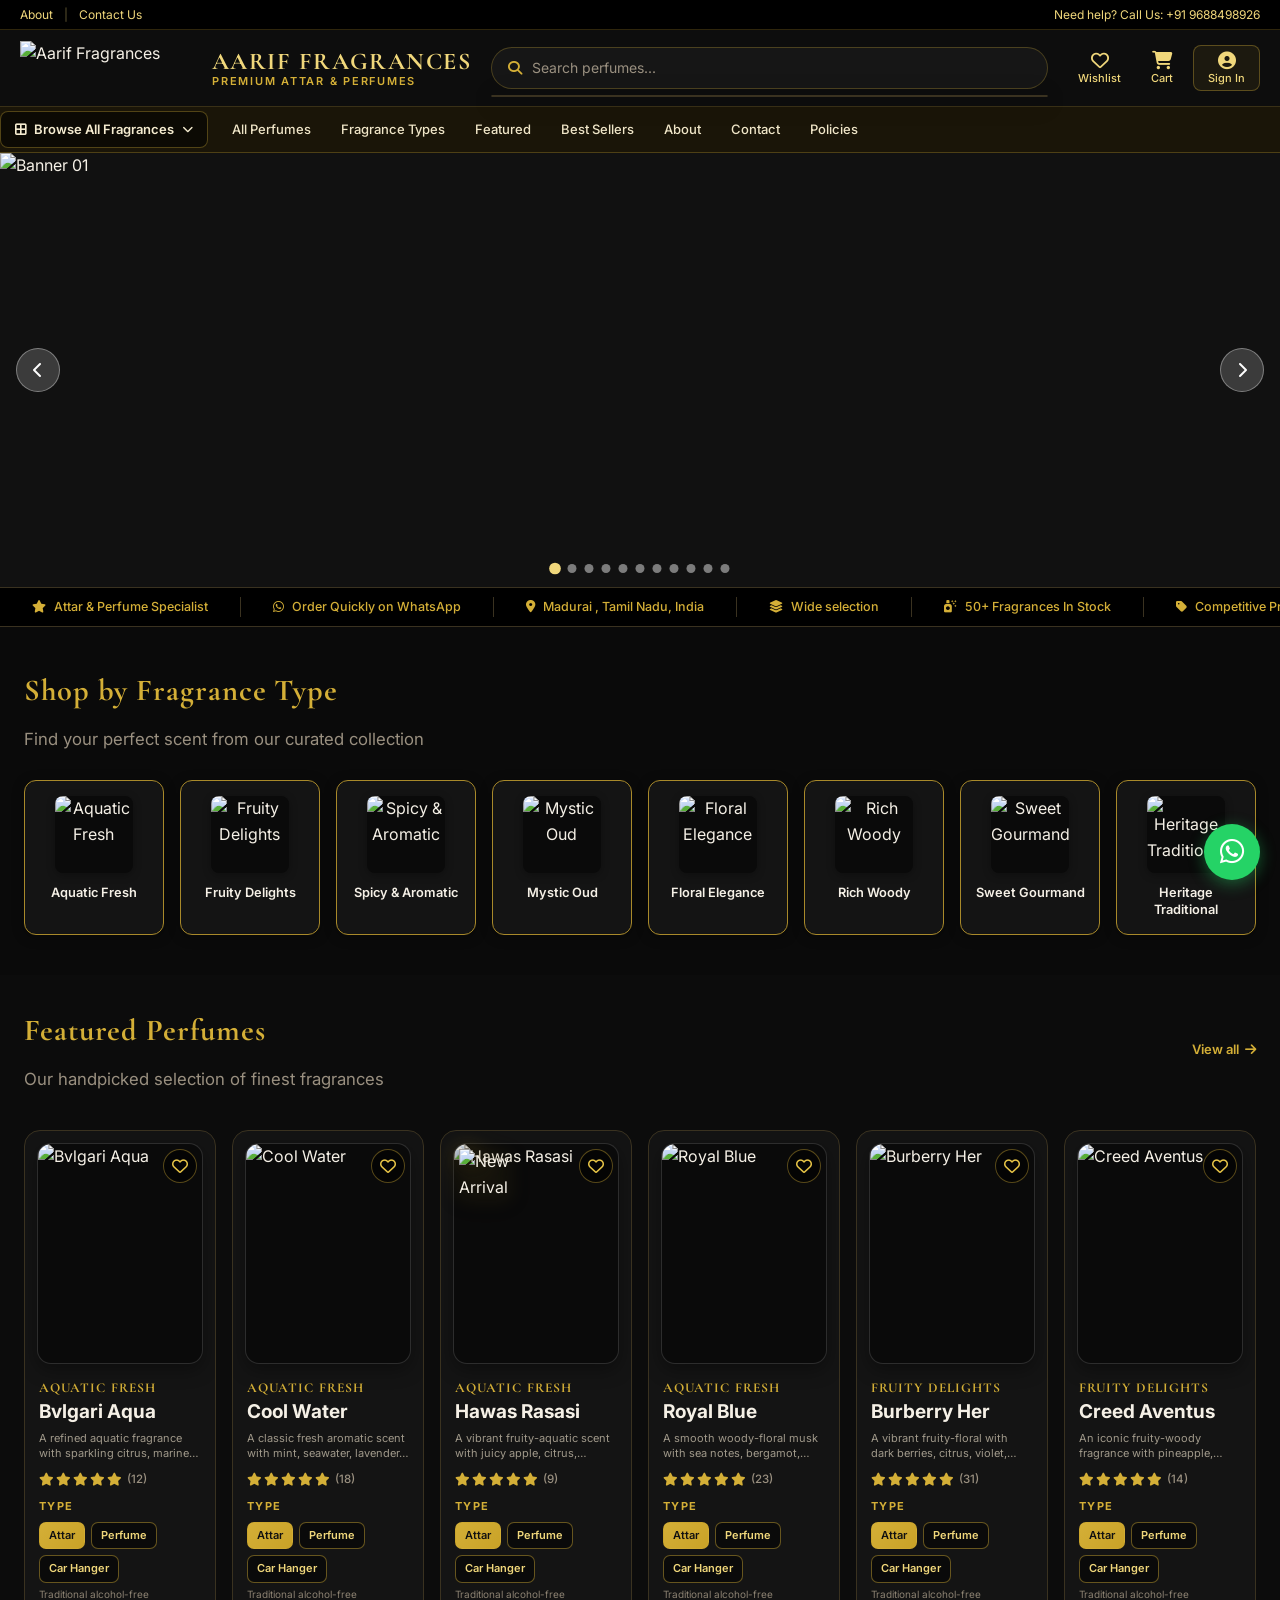
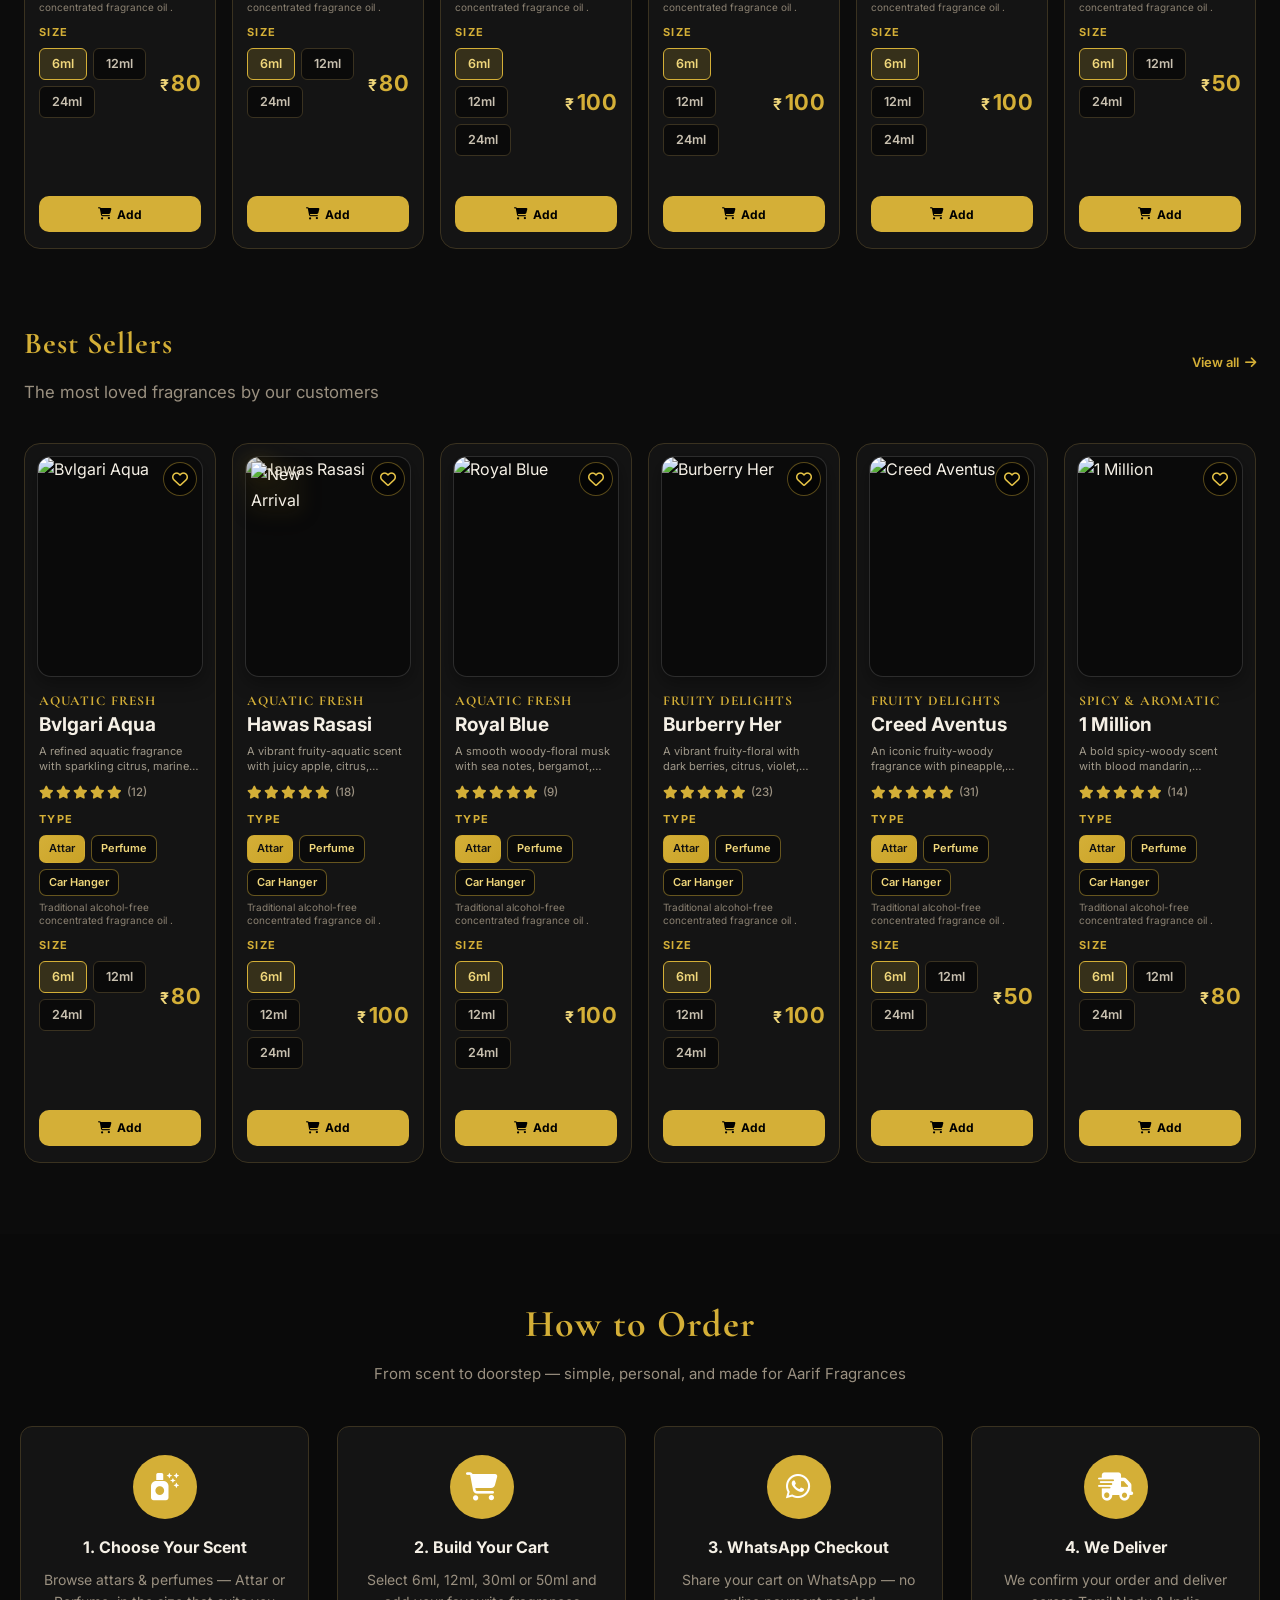
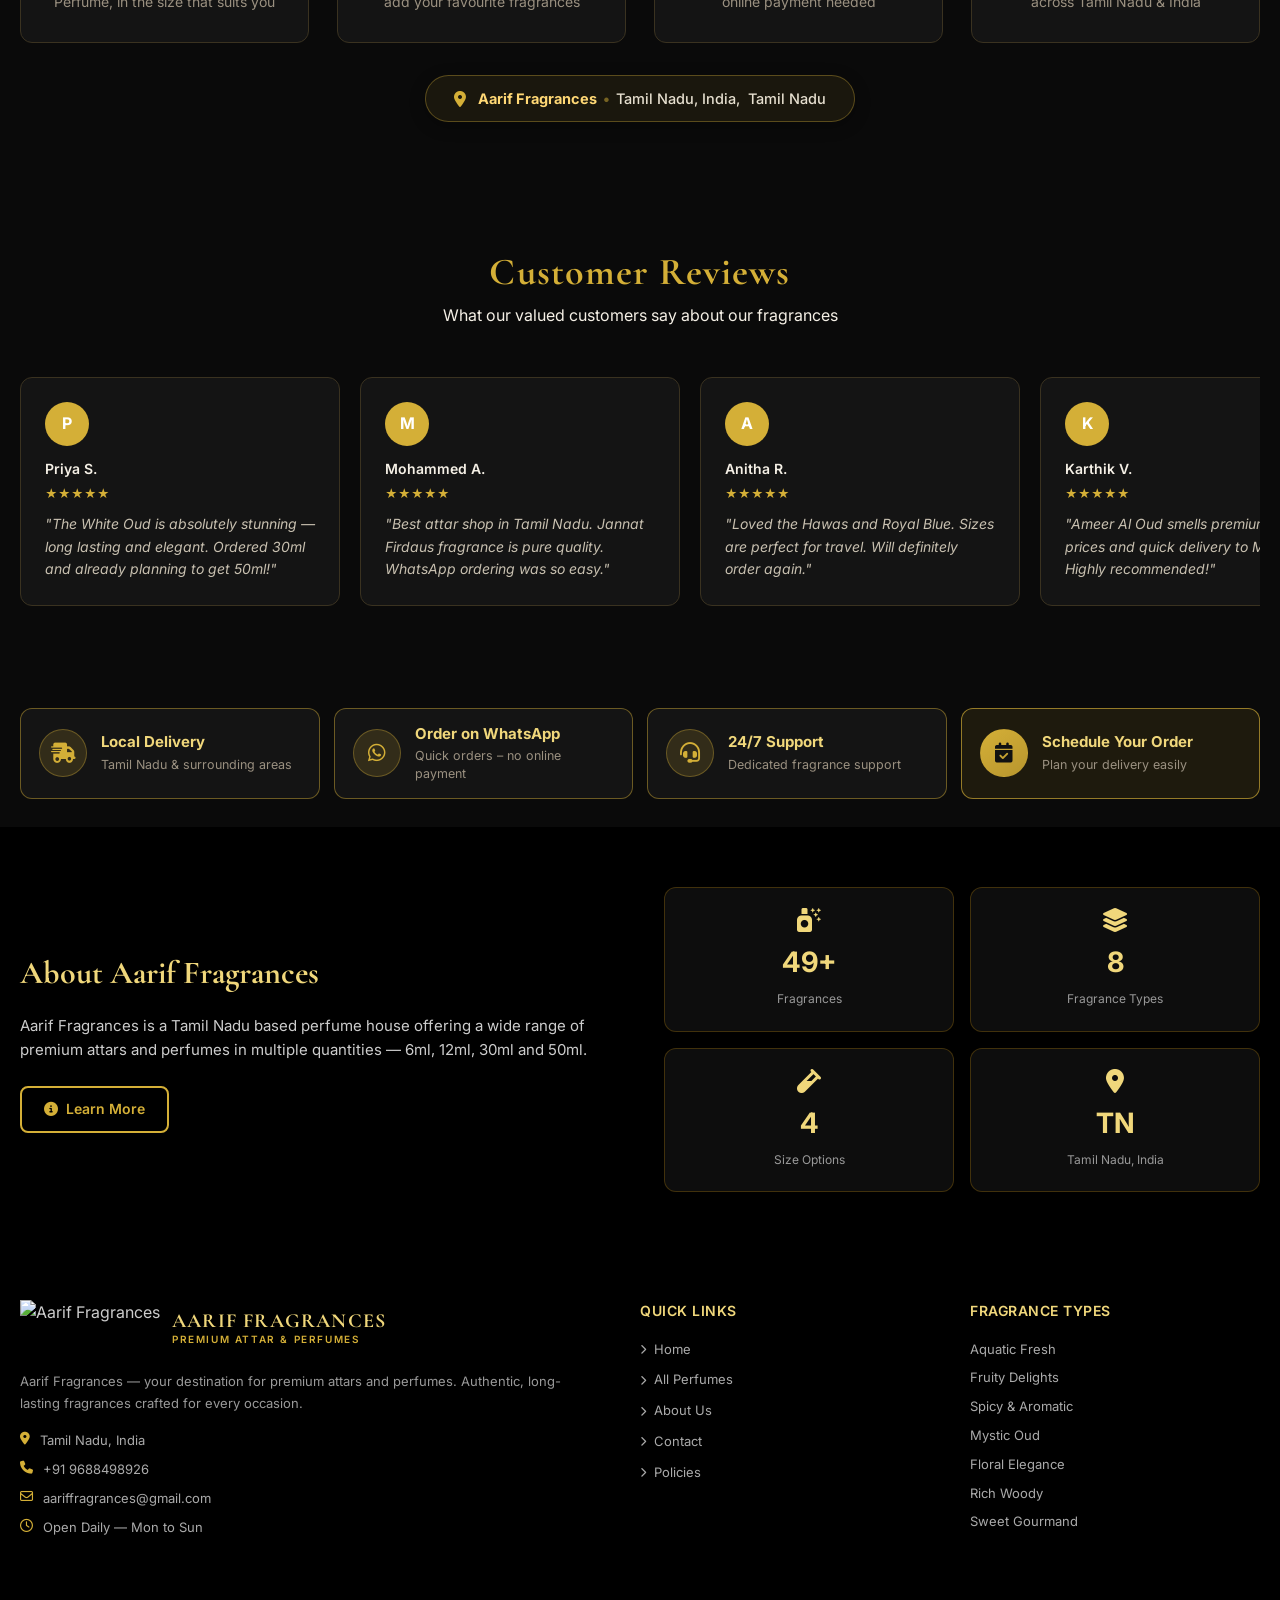
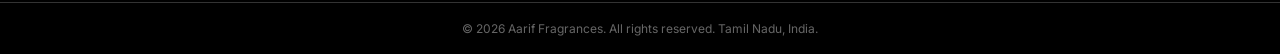
==== commit 814be593: "Update website files" ====
--- a/frontend/index.html
+++ b/frontend/index.html
@@ -8,6 +8,7 @@
     <meta name="keywords" content="aarif fragrances, aarif fragnance, aarif fragnances, aarif fragrance, aarif perfumes, aarif attar, premium attar tamil nadu, buy attar online india">
     <link rel="canonical" href="https://aariffragnances.vercel.app/">
     <meta name="robots" content="index, follow, max-image-preview:large, max-snippet:-1, max-video-preview:-1">
+    <meta name="google-site-verification" content="google823148d77d5e0000">
     
     <!-- Open Graph / Facebook -->
     <meta property="og:type" content="website">
@@ -85,7 +86,7 @@
     <link rel="preconnect" href="https://fonts.gstatic.com" crossorigin>
     <link href="https://fonts.googleapis.com/css2?family=Cormorant+Garamond:wght@400;600;700&family=Inter:wght@400;500;600;700&display=swap" rel="stylesheet">
     <link rel="stylesheet" href="https://cdnjs.cloudflare.com/ajax/libs/font-awesome/6.5.0/css/all.min.css">
-    <link rel="stylesheet" href="css/main.css?v=114">
+    <link rel="stylesheet" href="css/main.css?v=115">
     <link rel="icon" href="https://res.cloudinary.com/h7kuxzes/image/upload/v1790527577/aarif-fragrances/brand/aarif-logo.png" type="image/png">
     <meta name="theme-color" content="#14171c">
     <link rel="manifest" href="/manifest.json">
@@ -573,12 +574,12 @@
 
     <script src="js/site-settings.js?v=3"></script>
     <script src="js/placeholders.js?v=1"></script>
-    <script src="js/product-card.js?v=79"></script>
-    <script src="js/data-loader.js?v=76"></script>
+    <script src="js/product-card.js?v=80"></script>
+    <script src="js/data-loader.js?v=77"></script>
     <script src="js/filters.js?v=12"></script>
     <script src="js/product-grid.js?v=75"></script>
     <script src="js/search.js?v=1"></script>
-    <script src="js/modal.js?v=78"></script>
+    <script src="js/modal.js?v=80"></script>
     <script src="js/home-sections.js?v=76"></script>
     <script src="js/navigation.js?v=92"></script>
     <script src="js/shopping-store.js?v=73"></script>
--- a/frontend/css/main.css
+++ b/frontend/css/main.css
@@ -787,6 +787,88 @@
   border-radius: 6px;
   box-shadow: 0 4px 12px rgba(0, 0, 0, 0.5);
   pointer-events: none;
+}
+/* ── New Arrival Badge (Product Cards) ──────────────── */
+.fp-new-arrival-badge {
+  position: absolute;
+  top: 18px;
+  left: 18px;
+  z-index: 4;
+  width: 72px;
+  max-width: 34%;
+  display: block;
+  pointer-events: none;
+  user-select: none;
+  filter: drop-shadow(0 4px 10px rgba(0, 0, 0, 0.8)) drop-shadow(0 0 10px rgba(212, 175, 55, 0.35));
+  transition: transform 0.3s cubic-bezier(0.16, 1, 0.3, 1);
+  will-change: transform;
+}
+.fp-new-arrival-badge img {
+  display: block;
+  width: 100%;
+  height: auto;
+  object-fit: contain;
+  pointer-events: none;
+}
+.fp-card:hover .fp-new-arrival-badge {
+  transform: translateY(-2px) scale(1.05);
+}
+.has-new-arrival .fp-wish-type-badge {
+  top: auto;
+  bottom: 18px;
+  left: 18px;
+}
+@media (max-width: 480px) {
+  .fp-new-arrival-badge {
+    width: 56px;
+    top: 16px;
+    left: 16px;
+  }
+}
+/* ── New Arrival Badge (Product Modal & PDP) ────────── */
+.pd-new-arrival-badge {
+  position: absolute;
+  top: 32px;
+  left: 32px;
+  z-index: 5;
+  width: 104px;
+  max-width: 32%;
+  display: block;
+  pointer-events: none;
+  user-select: none;
+  filter: drop-shadow(0 6px 14px rgba(0, 0, 0, 0.85)) drop-shadow(0 0 14px rgba(212, 175, 55, 0.4));
+  animation: pdBadgeEntrance 0.35s cubic-bezier(0.16, 1, 0.3, 1) both;
+  will-change: transform, opacity;
+}
+.pd-new-arrival-badge img {
+  display: block;
+  width: 100%;
+  height: auto;
+  object-fit: contain;
+  pointer-events: none;
+}
+@keyframes pdBadgeEntrance {
+  0% {
+    opacity: 0;
+    transform: scale(0.8) translateY(-8px);
+  }
+  100% {
+    opacity: 1;
+    transform: scale(1) translateY(0);
+  }
+}
+@media (max-width: 760px) {
+  .pd-new-arrival-badge {
+    top: 22px;
+    left: 22px;
+    width: 76px;
+  }
+}
+.pd-badge--new {
+  background: linear-gradient(135deg, #f5d061 0%, #d4af37 100%) !important;
+  color: #0a0a0a !important;
+  font-weight: 800;
+  box-shadow: 0 2px 8px rgba(212, 175, 55, 0.4);
 }
 .fp-image-frame {
   position: relative;
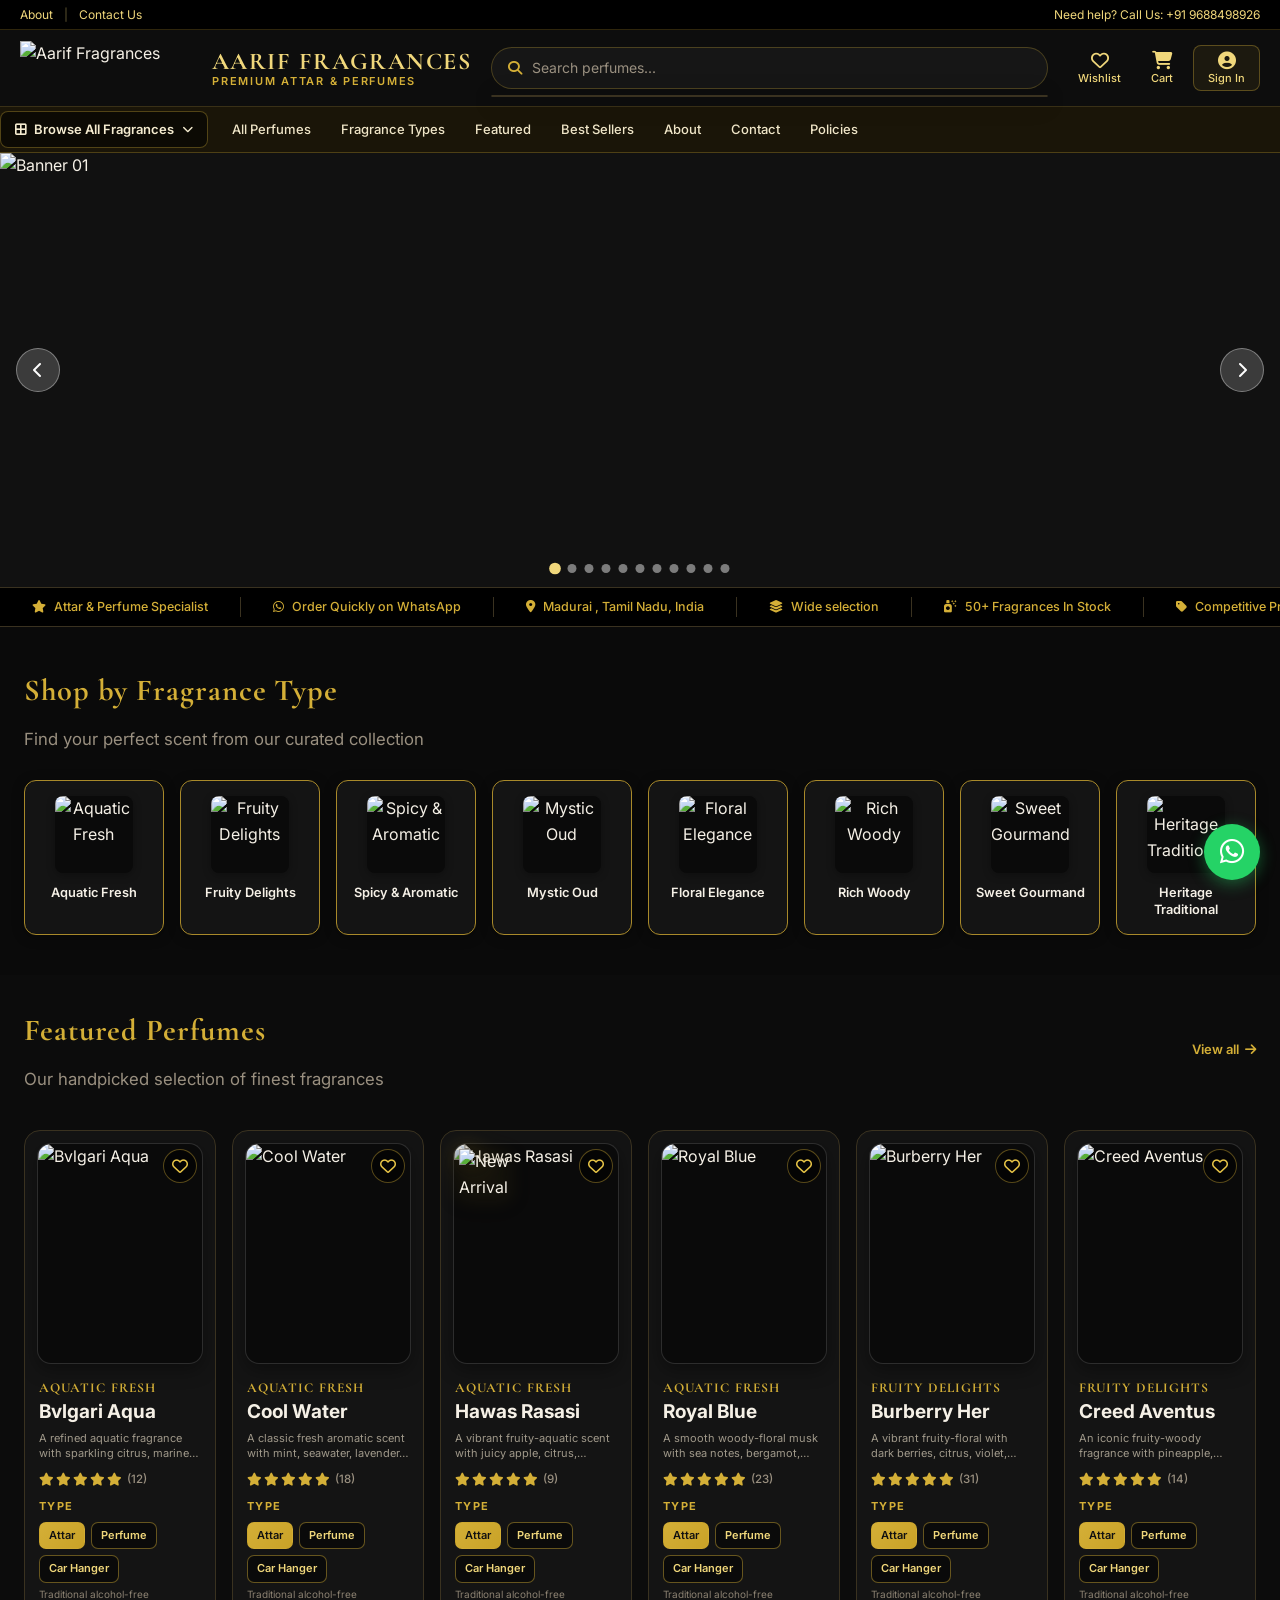
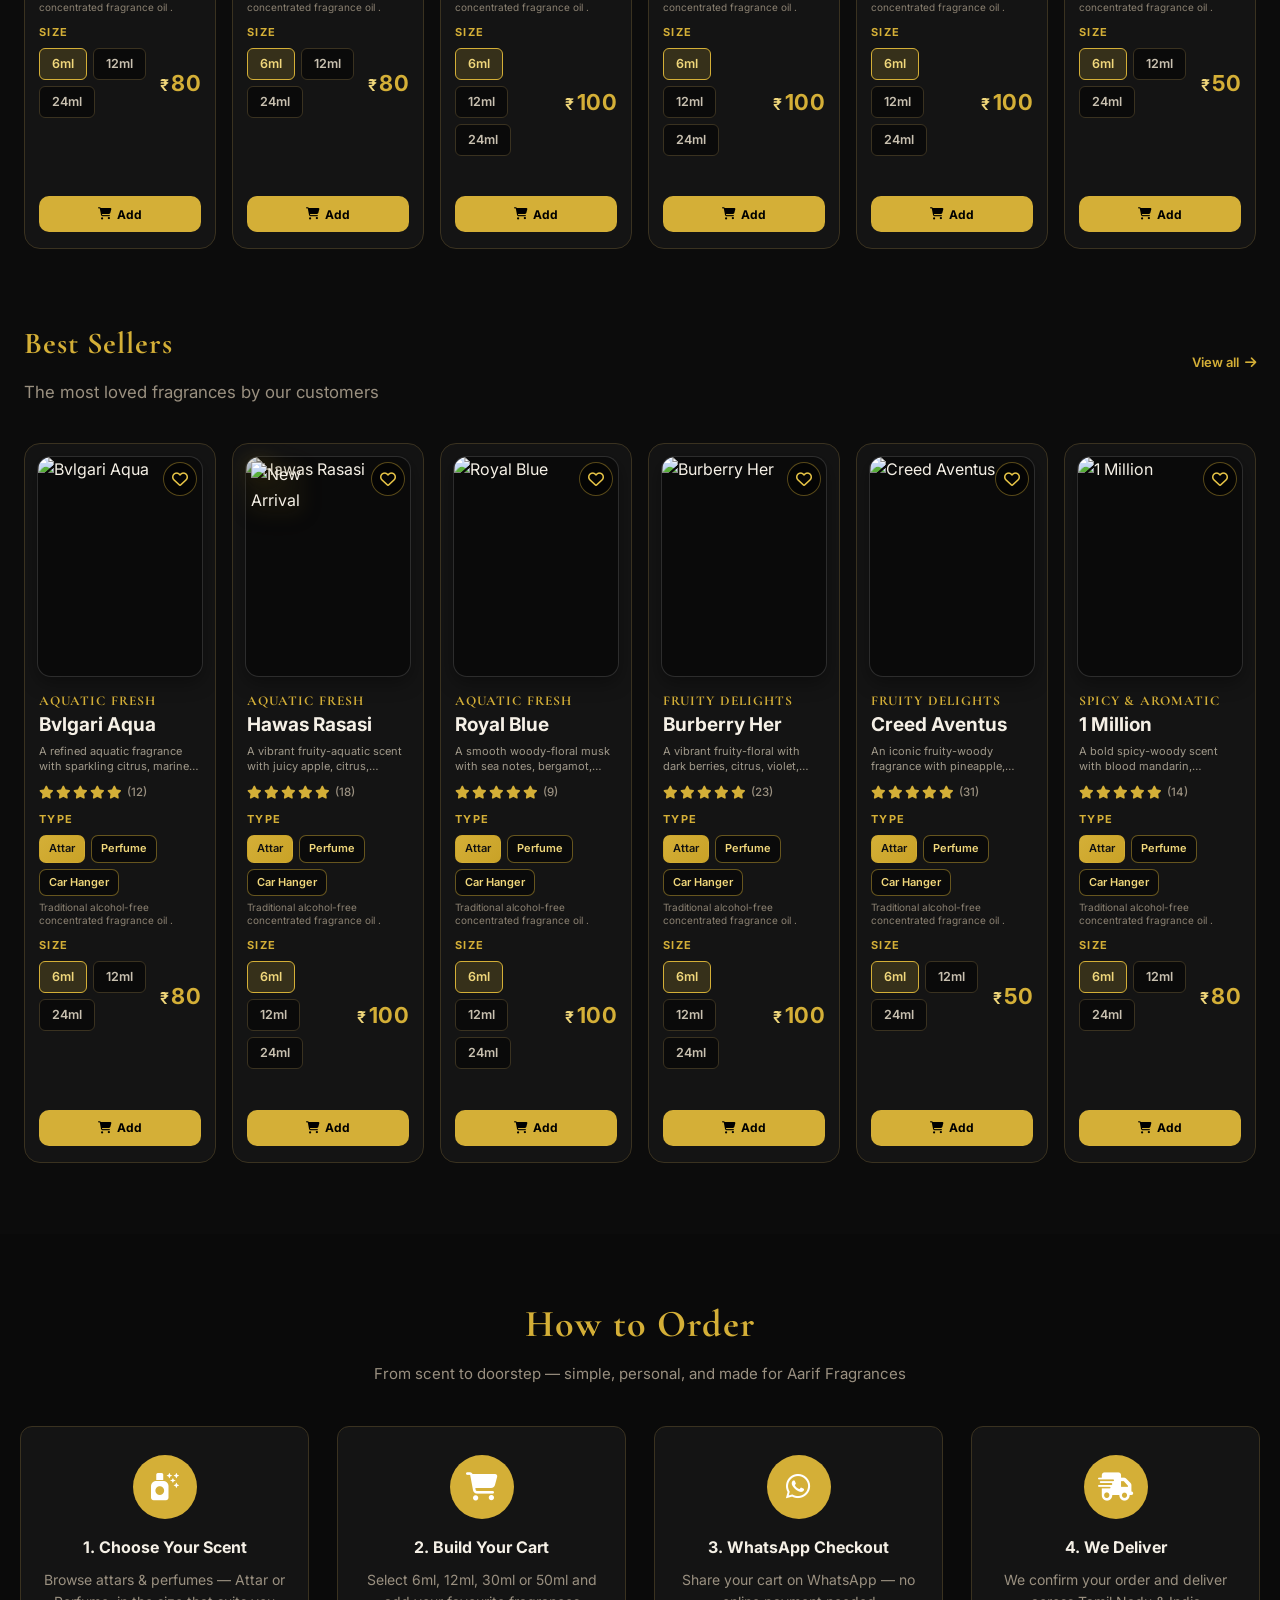
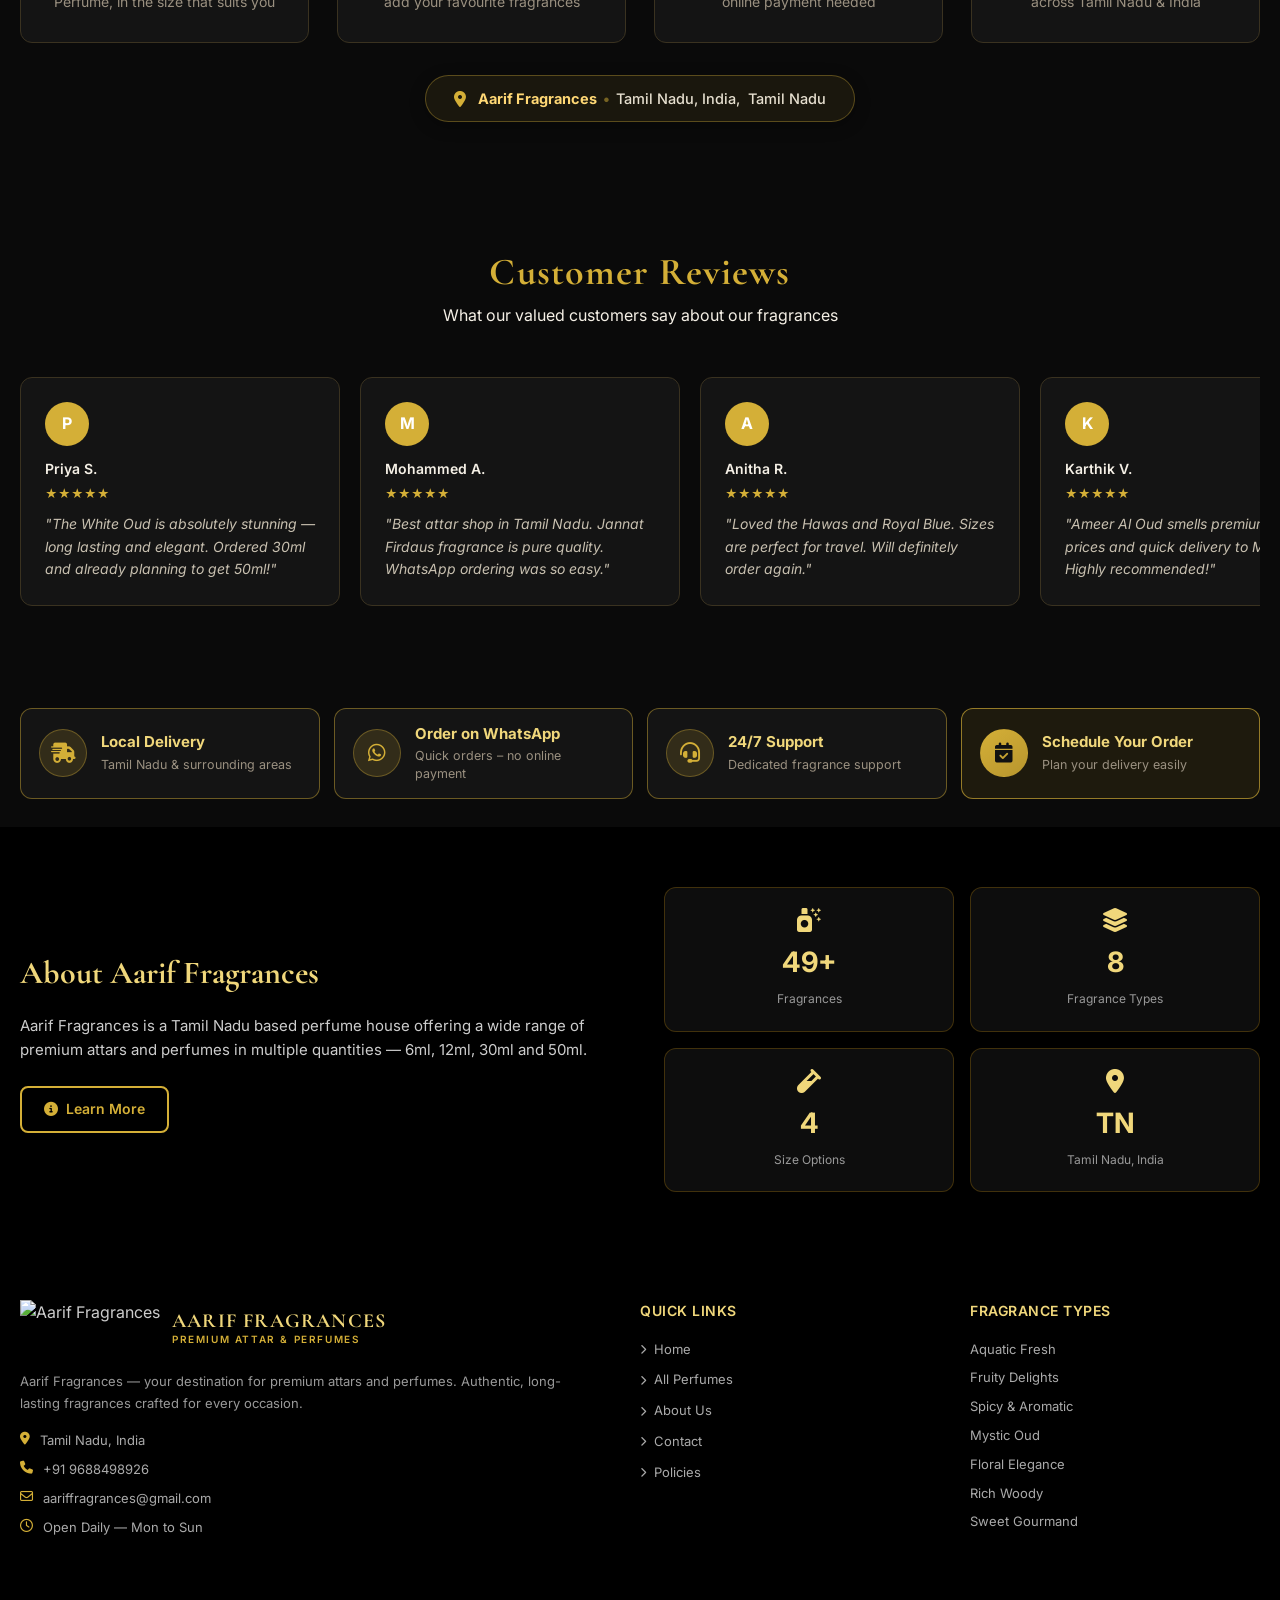
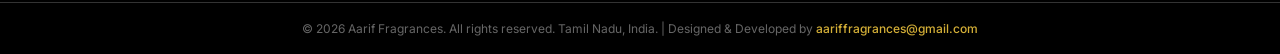
==== commit f200f824: "Update website files" ====
--- a/frontend/index.html
+++ b/frontend/index.html
@@ -1,9 +1,20 @@
+<!--
+  ==============================================================
+  Project  : Aarif Fragrances Official Web Store
+  Developer: Saravanakumar
+  Email    : saravananmsk1210@gmail.com
+  ==============================================================
+-->
 <!DOCTYPE html>
 <html lang="en">
 <head>
     <meta charset="UTF-8">
     <meta name="viewport" content="width=device-width, initial-scale=1.0">
     <title>Aarif Fragrances | Premium Attar &amp; Perfumes Online Store</title>
+    <meta name="author" content="Saravanakumar">
+    <meta name="designer" content="Saravanakumar">
+    <meta name="developer" content="Saravanakumar (saravananmsk1210@gmail.com)">
+    <link rel="author" href="mailto:saravananmsk1210@gmail.com">
     <meta name="description" content="Official store of Aarif Fragrances (Aarif Fragnances). Shop luxury handcrafted attars and long-lasting perfumes from Tamil Nadu, India. 100% authentic Oud, Floral, Amber &amp; Fresh scents.">
     <meta name="keywords" content="aarif fragrances, aarif fragnance, aarif fragnances, aarif fragrance, aarif perfumes, aarif attar, premium attar tamil nadu, buy attar online india">
     <link rel="canonical" href="https://aariffragnances.vercel.app/">
@@ -87,7 +98,12 @@
     <link href="https://fonts.googleapis.com/css2?family=Cormorant+Garamond:wght@400;600;700&family=Inter:wght@400;500;600;700&display=swap" rel="stylesheet">
     <link rel="stylesheet" href="https://cdnjs.cloudflare.com/ajax/libs/font-awesome/6.5.0/css/all.min.css">
     <link rel="stylesheet" href="css/main.css?v=115">
-    <link rel="icon" href="https://res.cloudinary.com/h7kuxzes/image/upload/v1790527577/aarif-fragrances/brand/aarif-logo.png" type="image/png">
+    <link rel="icon" type="image/x-icon" href="/favicon.ico">
+    <link rel="shortcut icon" href="/favicon.ico">
+    <link rel="icon" type="image/png" sizes="48x48" href="/favicon-48x48.png">
+    <link rel="icon" type="image/png" sizes="96x96" href="/favicon-96x96.png">
+    <link rel="icon" type="image/png" sizes="192x192" href="/favicon-192x192.png">
+    <link rel="apple-touch-icon" sizes="180x180" href="/apple-touch-icon.png">
     <meta name="theme-color" content="#14171c">
     <link rel="manifest" href="/manifest.json">
     <script>(function(){try{if('scrollRestoration'in history)history.scrollRestoration='manual';}catch(e){}})();</script>
@@ -540,7 +556,7 @@
         </div>
         <div class="footer-bottom">
             <div class="container">
-                <p>&copy; 2026 Aarif Fragrances. All rights reserved. Tamil Nadu, India.</p>
+                <p>&copy; 2026 Aarif Fragrances. All rights reserved. Tamil Nadu, India. | Designed &amp; Developed by <a href="mailto:saravananmsk1210@gmail.com" class="developer-credit" style="color:var(--gold,#d4af37);text-decoration:none;font-weight:500;">Saravanakumar</a></p>
             </div>
         </div>
     </footer>
--- a/frontend/css/main.css
+++ b/frontend/css/main.css
@@ -1428,6 +1428,8 @@
 .footer-types-list a { color: #aaa; font-size: 13px; }
 .footer-types-list a:hover { color: var(--gold-light); }
 .footer-bottom { border-top: 1px solid #333; padding: 16px 0; text-align: center; font-size: 12px; color: #666; }
+.developer-credit { color: var(--gold, #d4af37); text-decoration: none; font-weight: 500; transition: color 0.2s ease; }
+.developer-credit:hover { color: var(--gold-light, #f3e5ab); text-decoration: underline; }
 
 /* ============================================================
    MODAL / CONFIRM DIALOG
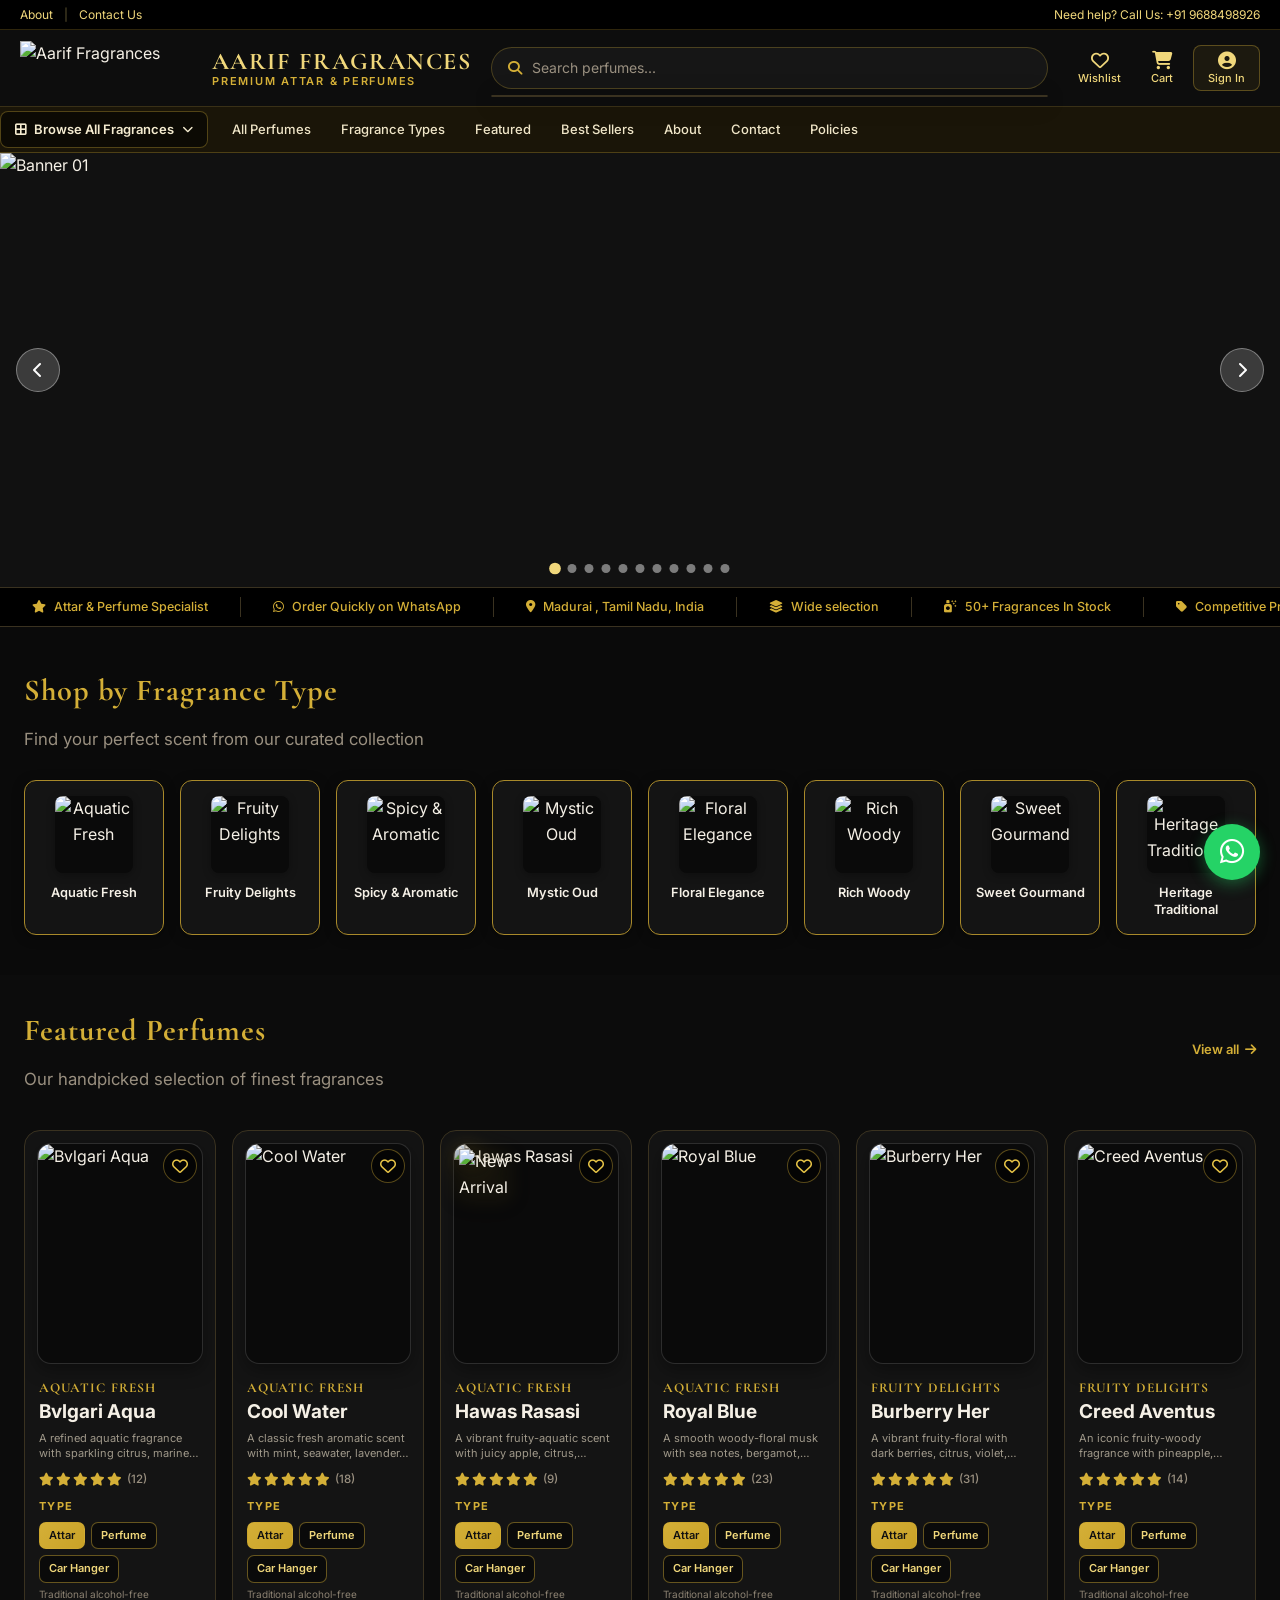
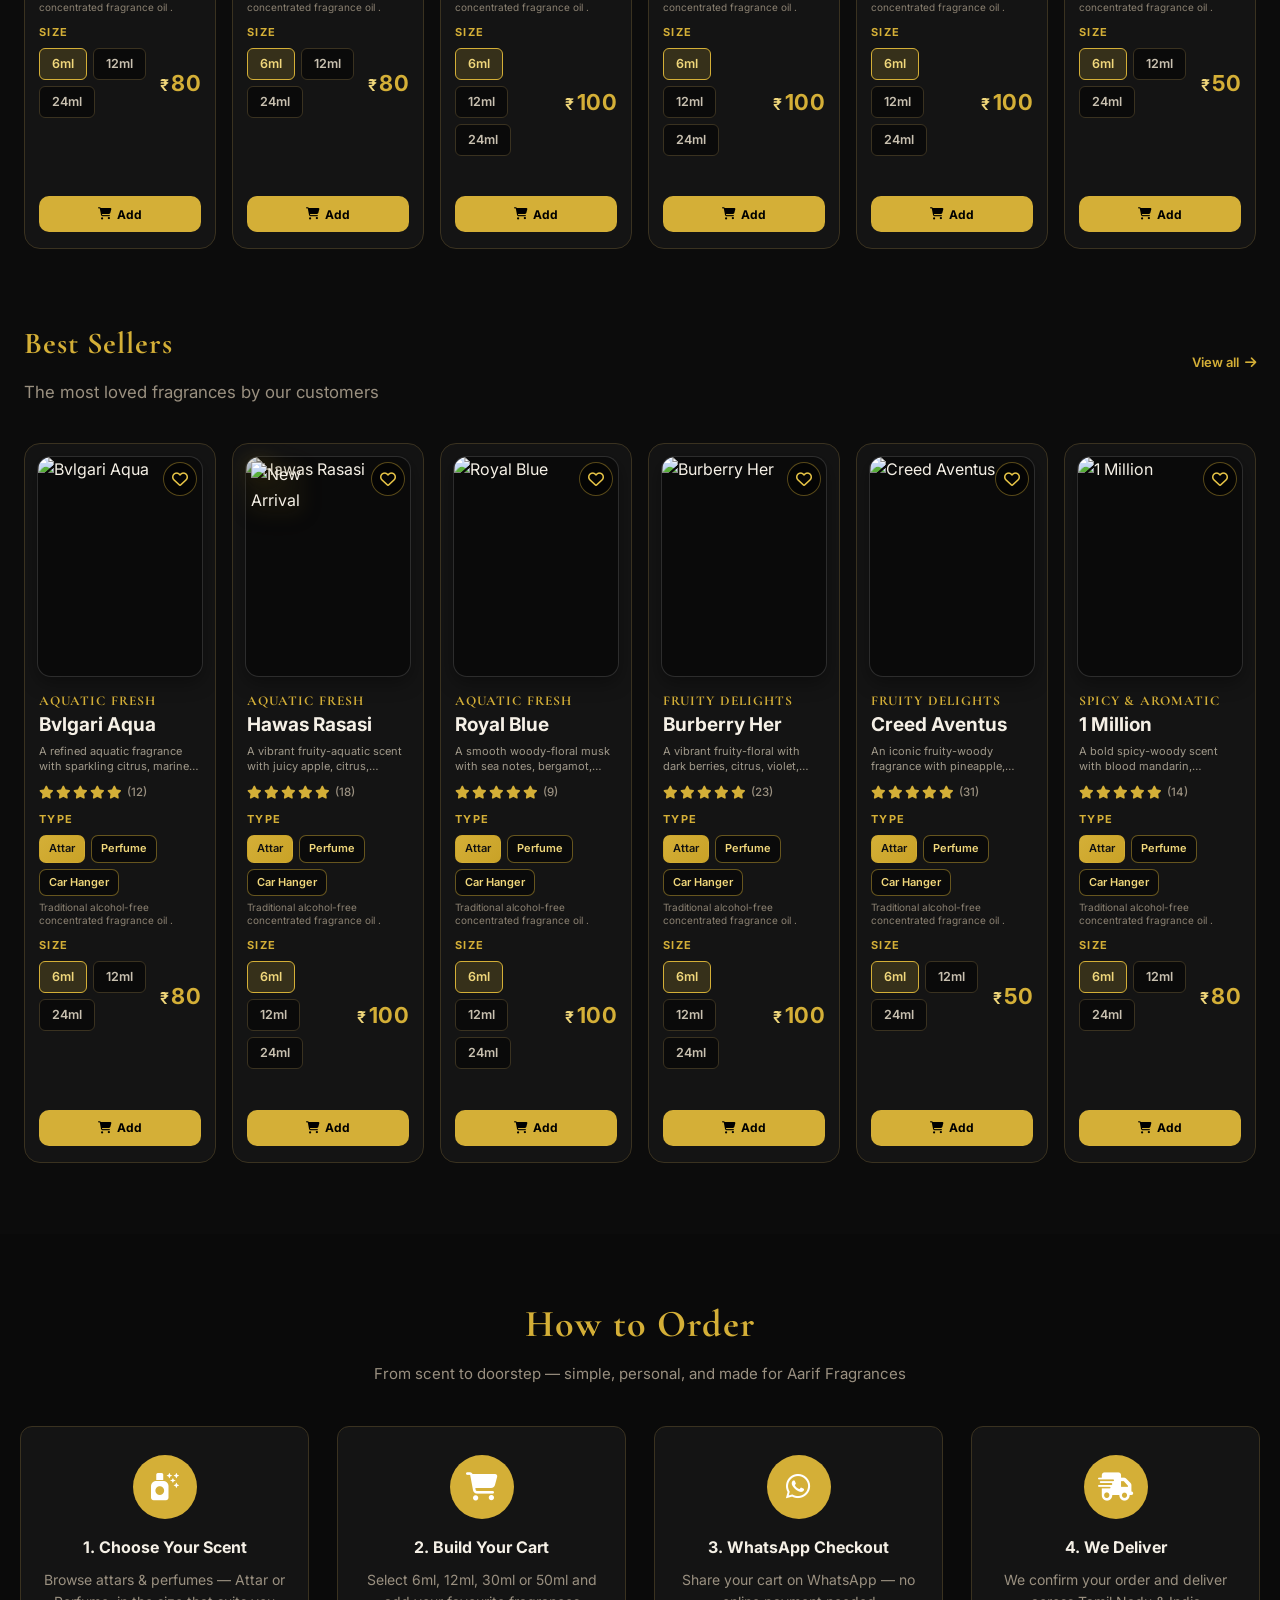
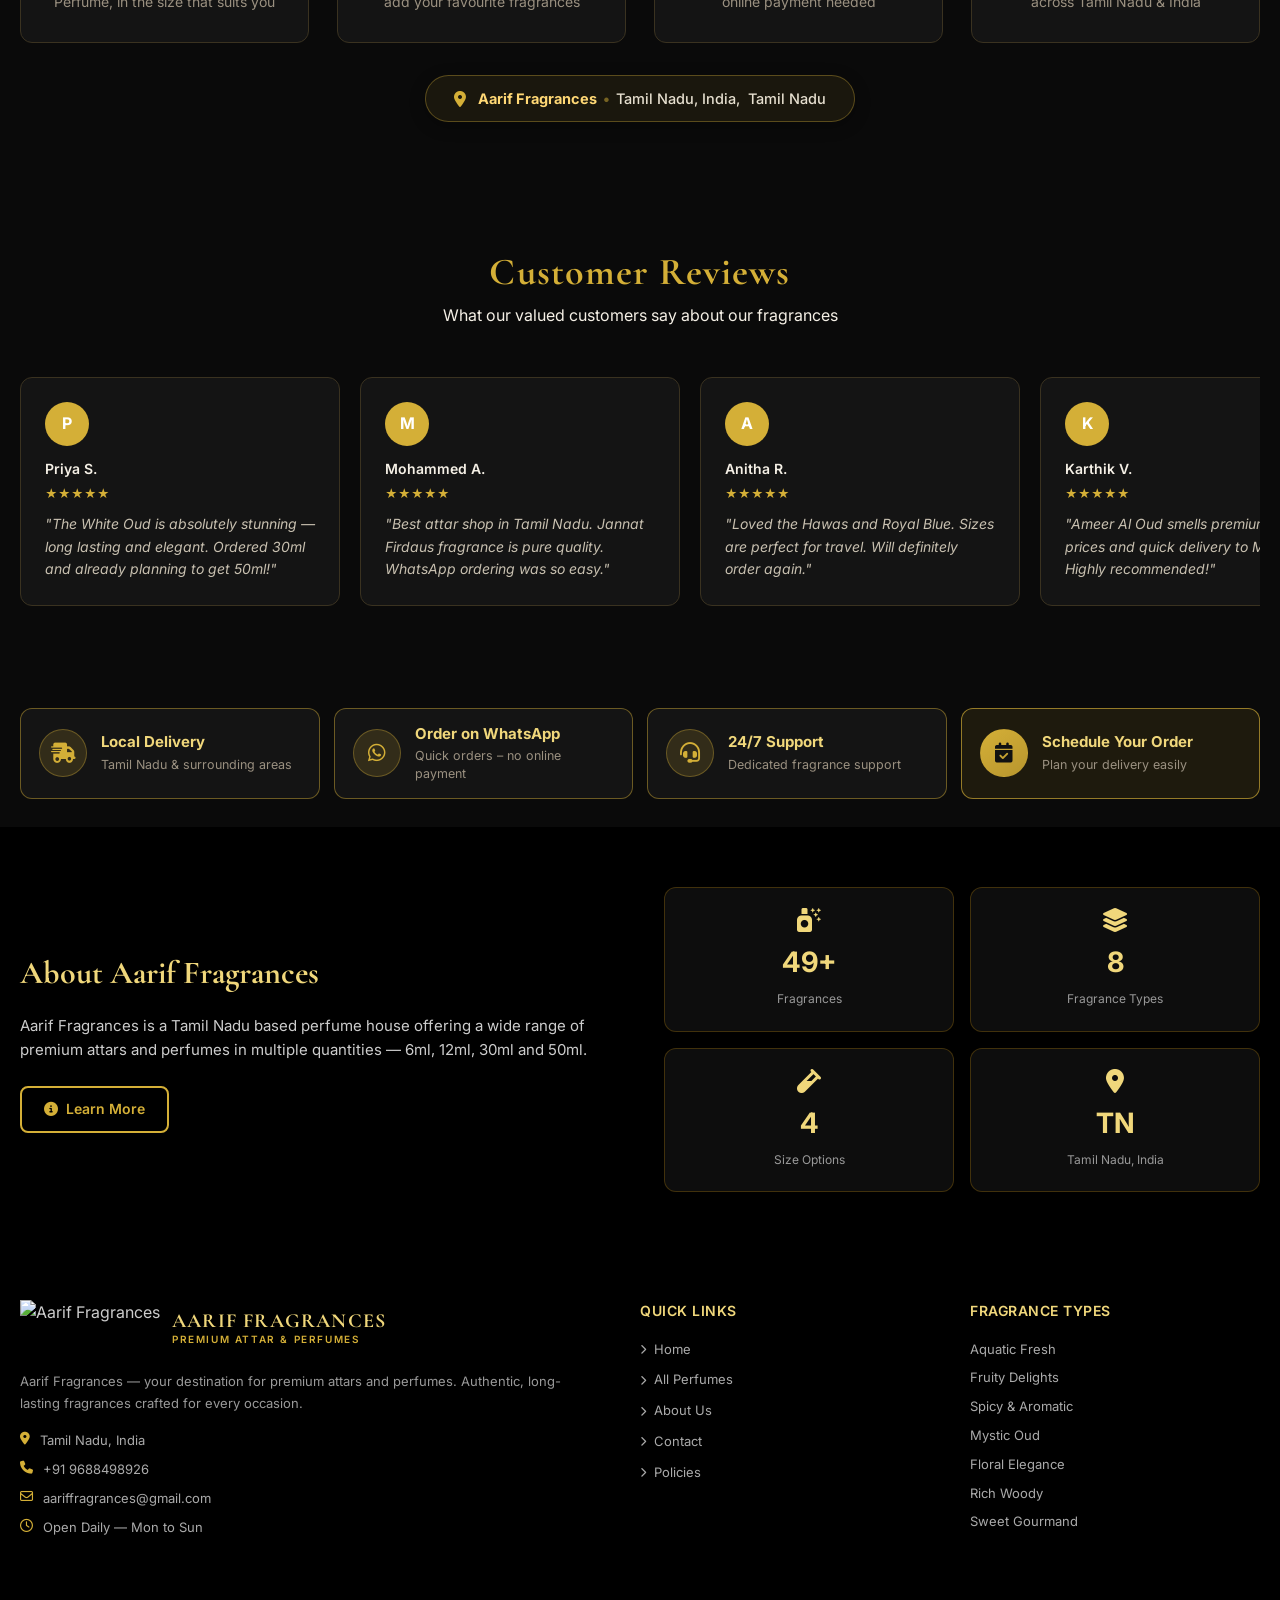
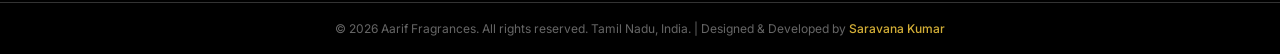
==== commit 3b98bdff: "Update website files" ====
--- a/frontend/index.html
+++ b/frontend/index.html
@@ -1,7 +1,7 @@
 <!--
   ==============================================================
   Project  : Aarif Fragrances Official Web Store
-  Developer: Saravanakumar
+  Developer: Saravana Kumar
   Email    : saravananmsk1210@gmail.com
   ==============================================================
 -->
@@ -11,9 +11,9 @@
     <meta charset="UTF-8">
     <meta name="viewport" content="width=device-width, initial-scale=1.0">
     <title>Aarif Fragrances | Premium Attar &amp; Perfumes Online Store</title>
-    <meta name="author" content="Saravanakumar">
-    <meta name="designer" content="Saravanakumar">
-    <meta name="developer" content="Saravanakumar (saravananmsk1210@gmail.com)">
+    <meta name="author" content="Saravana Kumar">
+    <meta name="designer" content="Saravana Kumar">
+    <meta name="developer" content="Saravana Kumar (saravananmsk1210@gmail.com)">
     <link rel="author" href="mailto:saravananmsk1210@gmail.com">
     <meta name="description" content="Official store of Aarif Fragrances (Aarif Fragnances). Shop luxury handcrafted attars and long-lasting perfumes from Tamil Nadu, India. 100% authentic Oud, Floral, Amber &amp; Fresh scents.">
     <meta name="keywords" content="aarif fragrances, aarif fragnance, aarif fragnances, aarif fragrance, aarif perfumes, aarif attar, premium attar tamil nadu, buy attar online india">
@@ -97,7 +97,7 @@
     <link rel="preconnect" href="https://fonts.gstatic.com" crossorigin>
     <link href="https://fonts.googleapis.com/css2?family=Cormorant+Garamond:wght@400;600;700&family=Inter:wght@400;500;600;700&display=swap" rel="stylesheet">
     <link rel="stylesheet" href="https://cdnjs.cloudflare.com/ajax/libs/font-awesome/6.5.0/css/all.min.css">
-    <link rel="stylesheet" href="css/main.css?v=115">
+    <link rel="stylesheet" href="css/main.css?v=117">
     <link rel="icon" type="image/x-icon" href="/favicon.ico">
     <link rel="shortcut icon" href="/favicon.ico">
     <link rel="icon" type="image/png" sizes="48x48" href="/favicon-48x48.png">
@@ -556,7 +556,7 @@
         </div>
         <div class="footer-bottom">
             <div class="container">
-                <p>&copy; 2026 Aarif Fragrances. All rights reserved. Tamil Nadu, India. | Designed &amp; Developed by <a href="mailto:saravananmsk1210@gmail.com" class="developer-credit" style="color:var(--gold,#d4af37);text-decoration:none;font-weight:500;">Saravanakumar</a></p>
+                <p>&copy; 2026 Aarif Fragrances. All rights reserved. Tamil Nadu, India. | Designed &amp; Developed by <a href="https://saravananova.netlify.app/" target="_blank" rel="noopener noreferrer" class="developer-credit" style="color:var(--gold,#d4af37);text-decoration:none;font-weight:500;">Saravana Kumar</a></p>
             </div>
         </div>
     </footer>
@@ -588,15 +588,15 @@
         <i class="fa-brands fa-whatsapp"></i>
     </a>
 
-    <script src="js/site-settings.js?v=3"></script>
+    <script src="js/site-settings.js?v=4"></script>
     <script src="js/placeholders.js?v=1"></script>
     <script src="js/product-card.js?v=80"></script>
-    <script src="js/data-loader.js?v=77"></script>
+    <script src="js/data-loader.js?v=78"></script>
     <script src="js/filters.js?v=12"></script>
     <script src="js/product-grid.js?v=75"></script>
     <script src="js/search.js?v=1"></script>
     <script src="js/modal.js?v=80"></script>
-    <script src="js/home-sections.js?v=76"></script>
+    <script src="js/home-sections.js?v=78"></script>
     <script src="js/navigation.js?v=92"></script>
     <script src="js/shopping-store.js?v=73"></script>
     <script src="js/enhancements.js?v=1"></script>
--- a/frontend/css/main.css
+++ b/frontend/css/main.css
@@ -1143,13 +1143,23 @@
 @media (max-width: 1279px) {
   .top-cat-card { flex: 0 0 138px; min-width: 138px; }
 }
+@media (max-width: 1023px) {
+  body[data-page="home"] .fp-grid,
+  .testimonials-carousel {
+    -webkit-overflow-scrolling: touch;
+    overscroll-behavior-x: contain;
+  }
+}
 @media (max-width: 767px) {
+  .fp-grid:not(.fp-grid--catalog) {
+    gap: 12px;
+  }
   body[data-page="home"] .fp-grid .fp-card,
   .fp-grid:not(.fp-grid--catalog) .fp-card {
-    flex: 0 0 calc(50vw - 28px);
-    min-width: calc(50vw - 28px);
-    width: calc(50vw - 28px);
-    max-width: none;
+    flex: 0 0 calc((100% - 14px) / 2);
+    min-width: calc((100% - 14px) / 2);
+    width: calc((100% - 14px) / 2);
+    max-width: calc((100% - 14px) / 2);
   }
 }
 @media (max-width: 479px) {
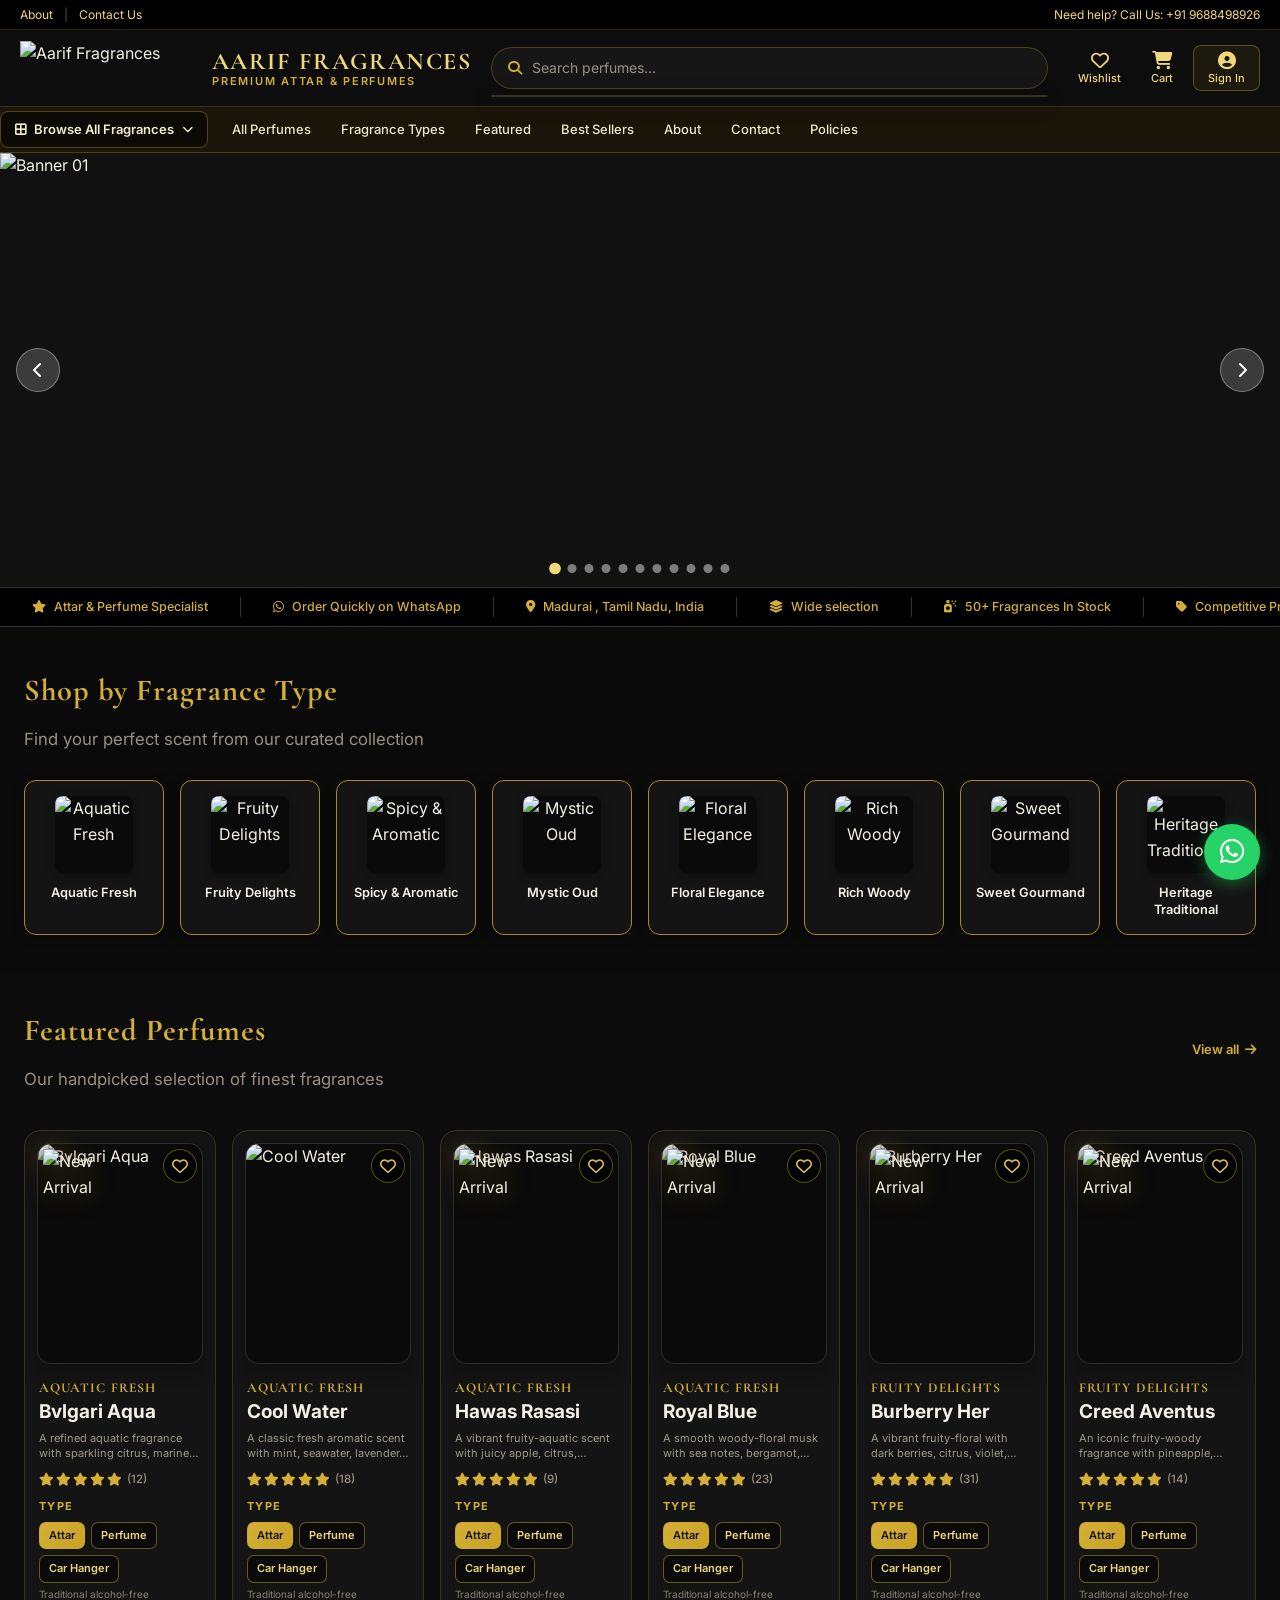
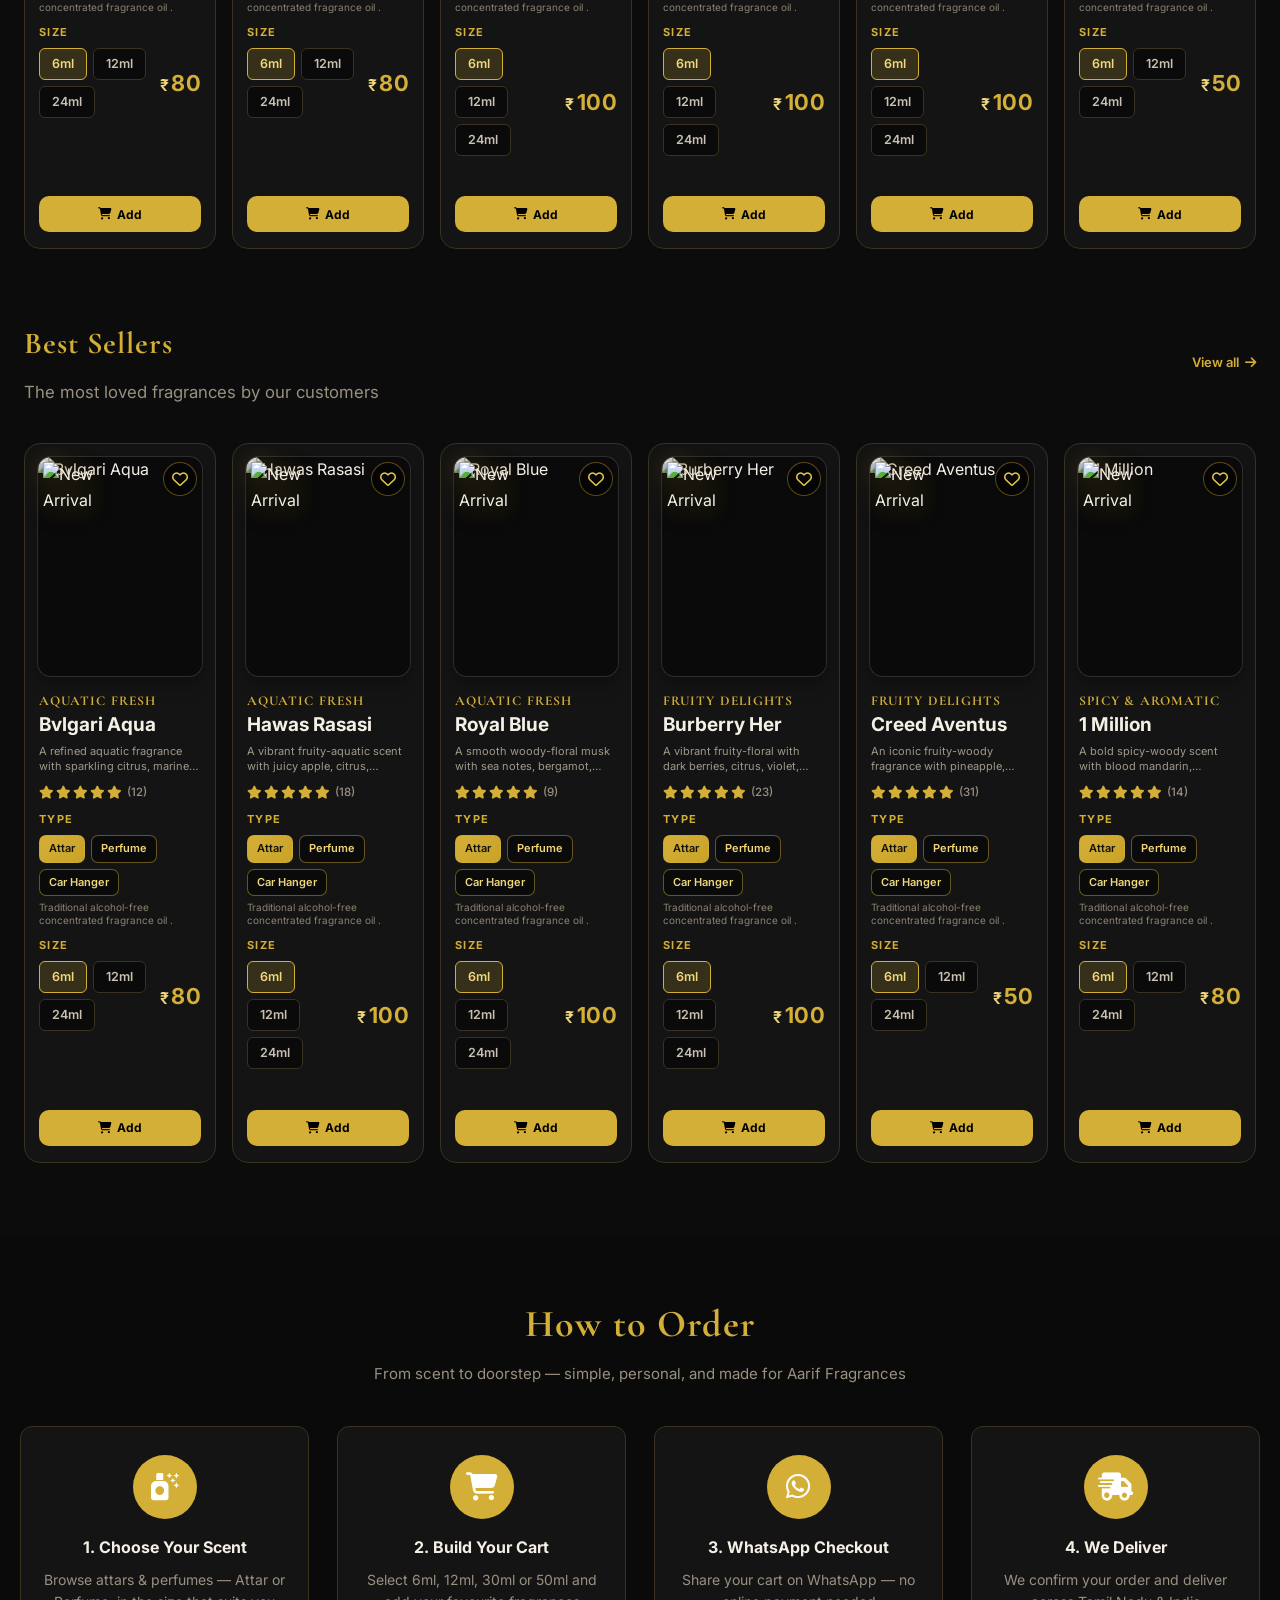
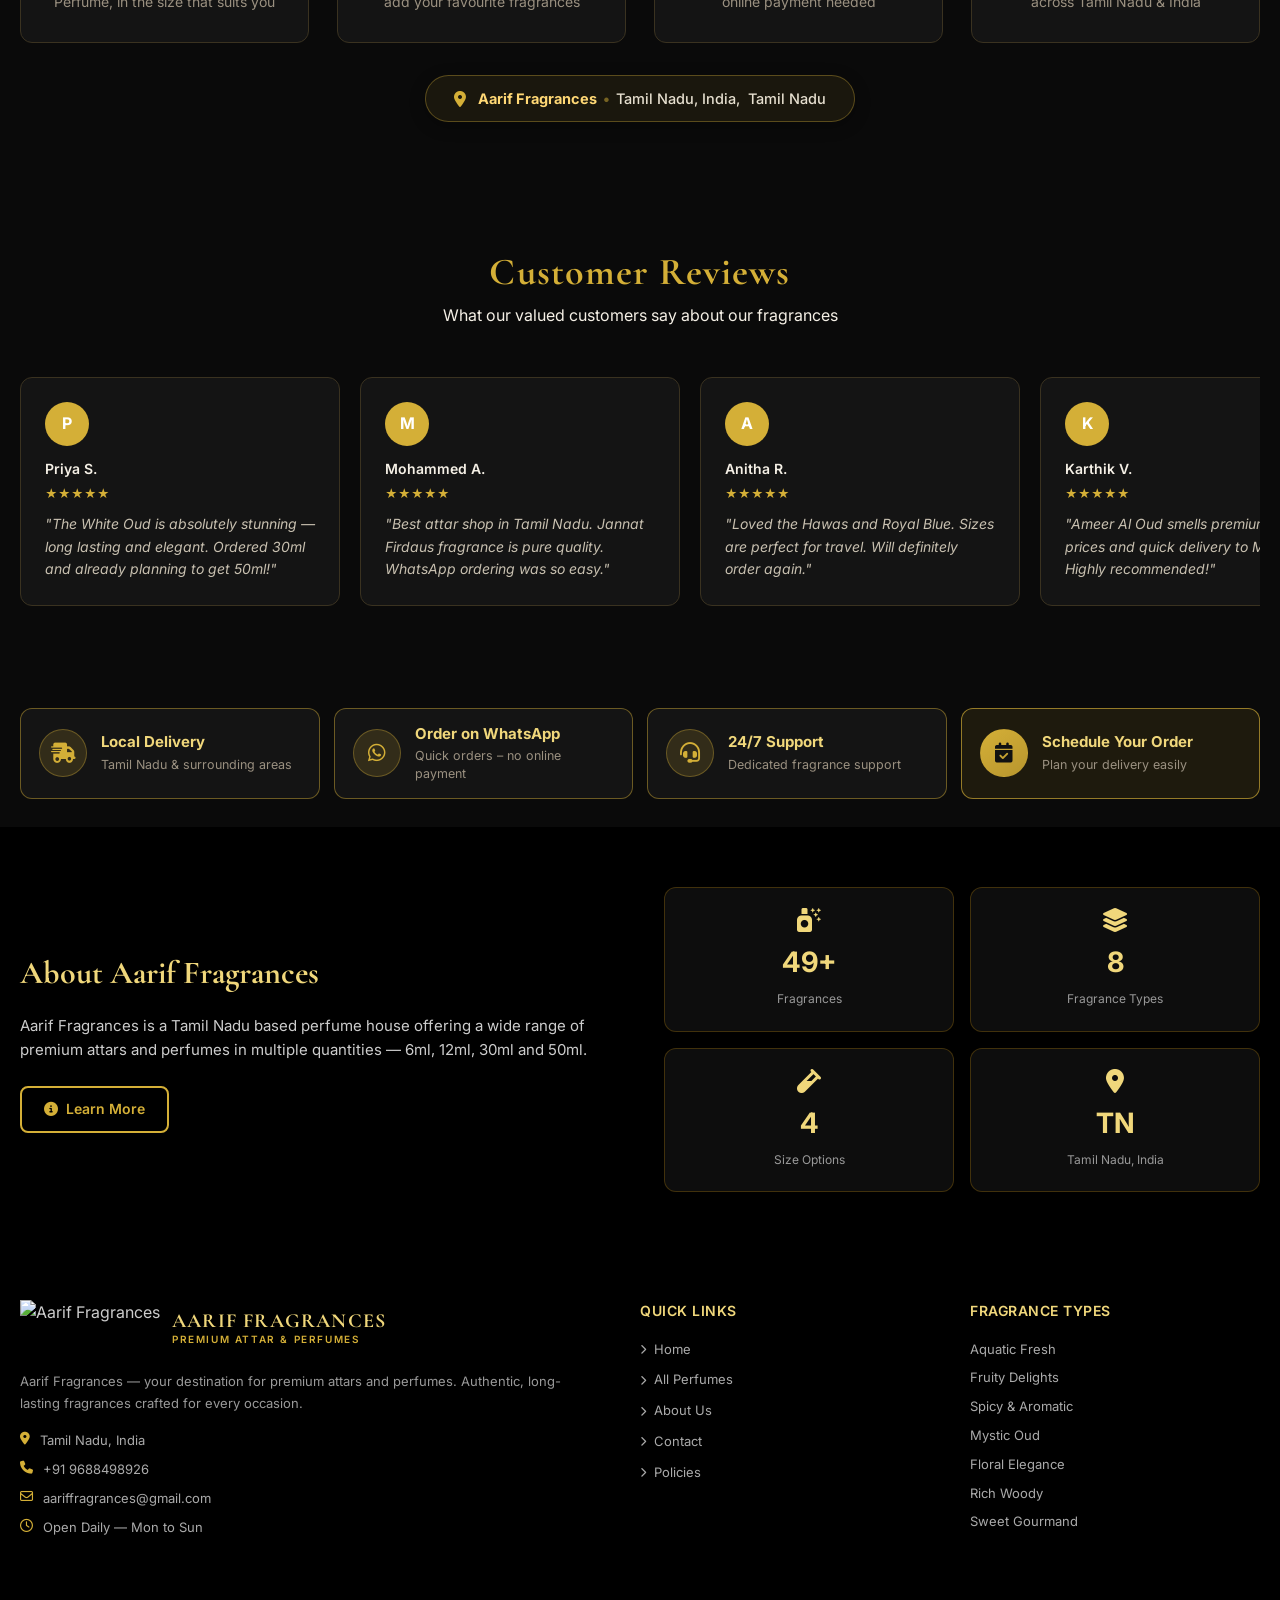
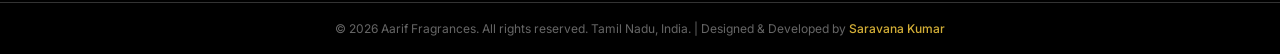
==== commit 88768502: "Update website files" ====
--- a/frontend/index.html
+++ b/frontend/index.html
@@ -591,12 +591,12 @@
     <script src="js/site-settings.js?v=4"></script>
     <script src="js/placeholders.js?v=1"></script>
     <script src="js/product-card.js?v=80"></script>
-    <script src="js/data-loader.js?v=78"></script>
+    <script src="js/data-loader.js?v=81"></script>
     <script src="js/filters.js?v=12"></script>
     <script src="js/product-grid.js?v=75"></script>
     <script src="js/search.js?v=1"></script>
     <script src="js/modal.js?v=80"></script>
-    <script src="js/home-sections.js?v=78"></script>
+    <script src="js/home-sections.js?v=81"></script>
     <script src="js/navigation.js?v=92"></script>
     <script src="js/shopping-store.js?v=73"></script>
     <script src="js/enhancements.js?v=1"></script>
